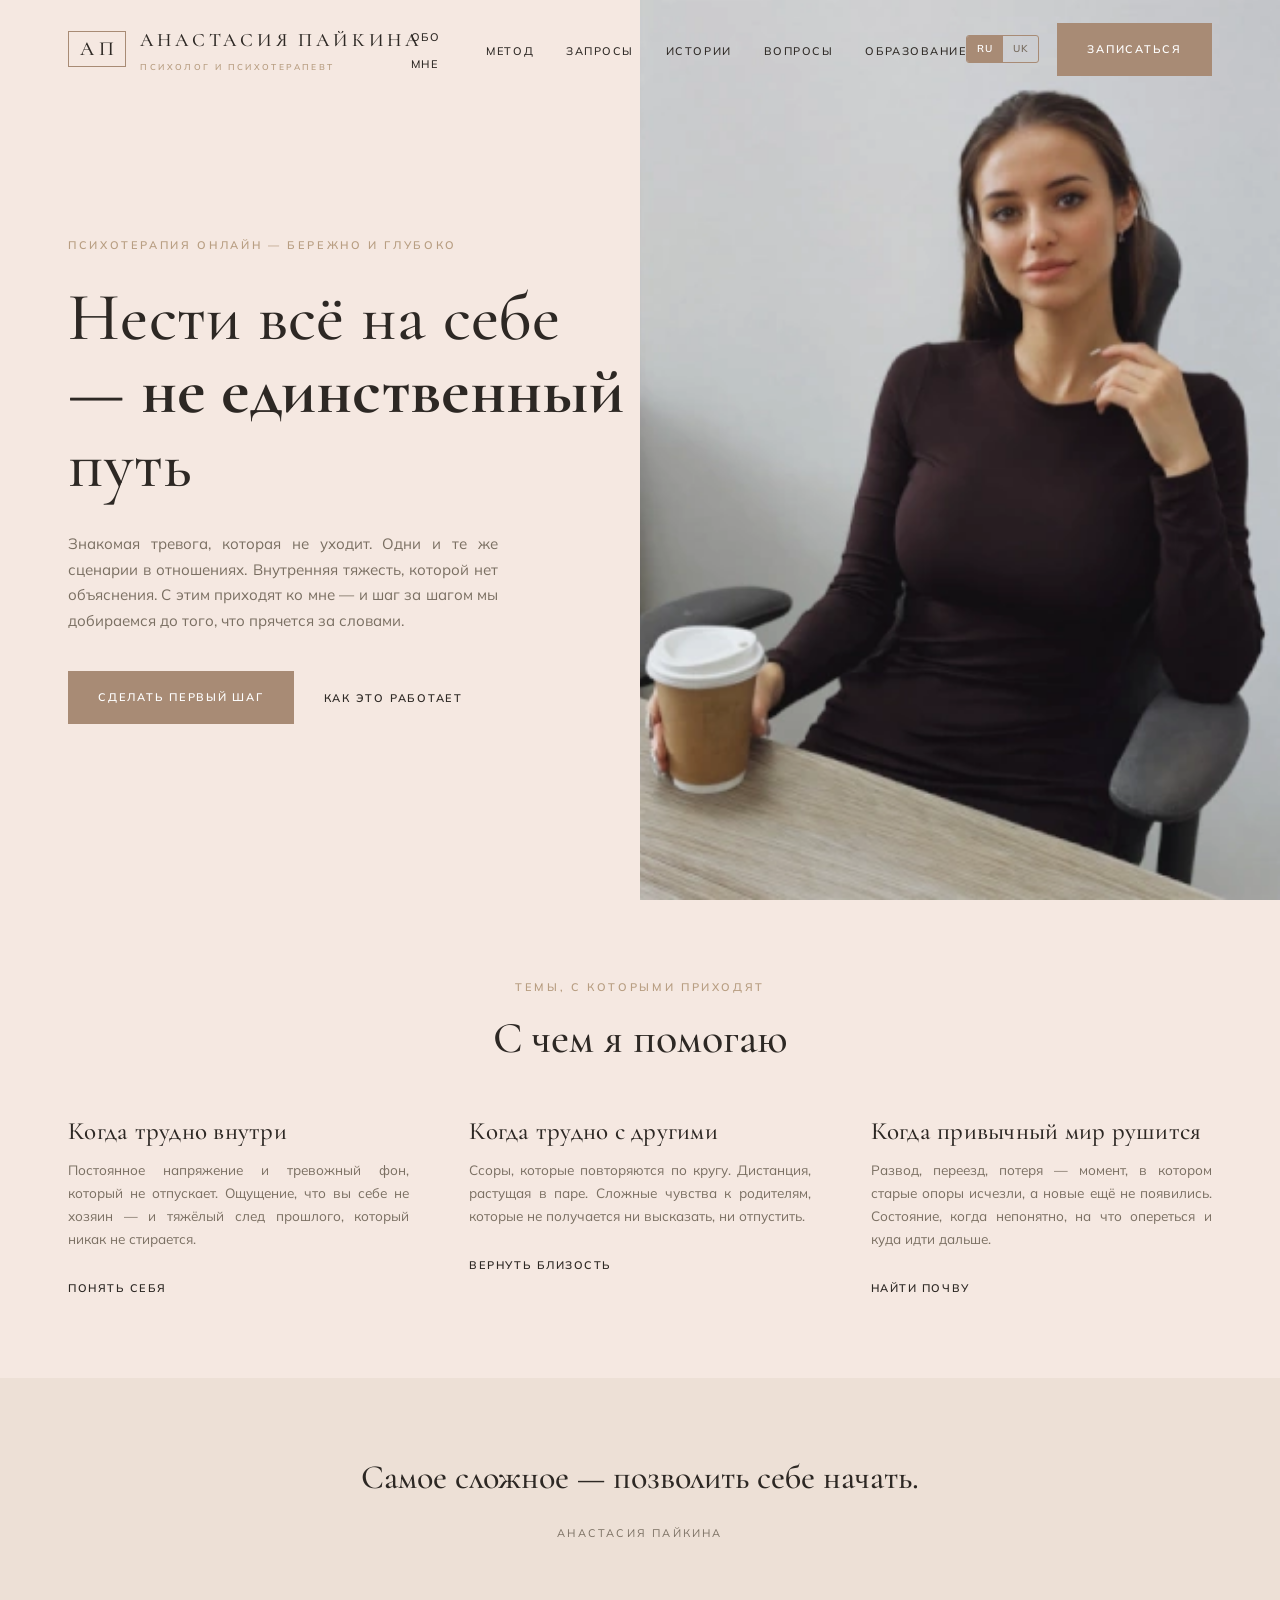
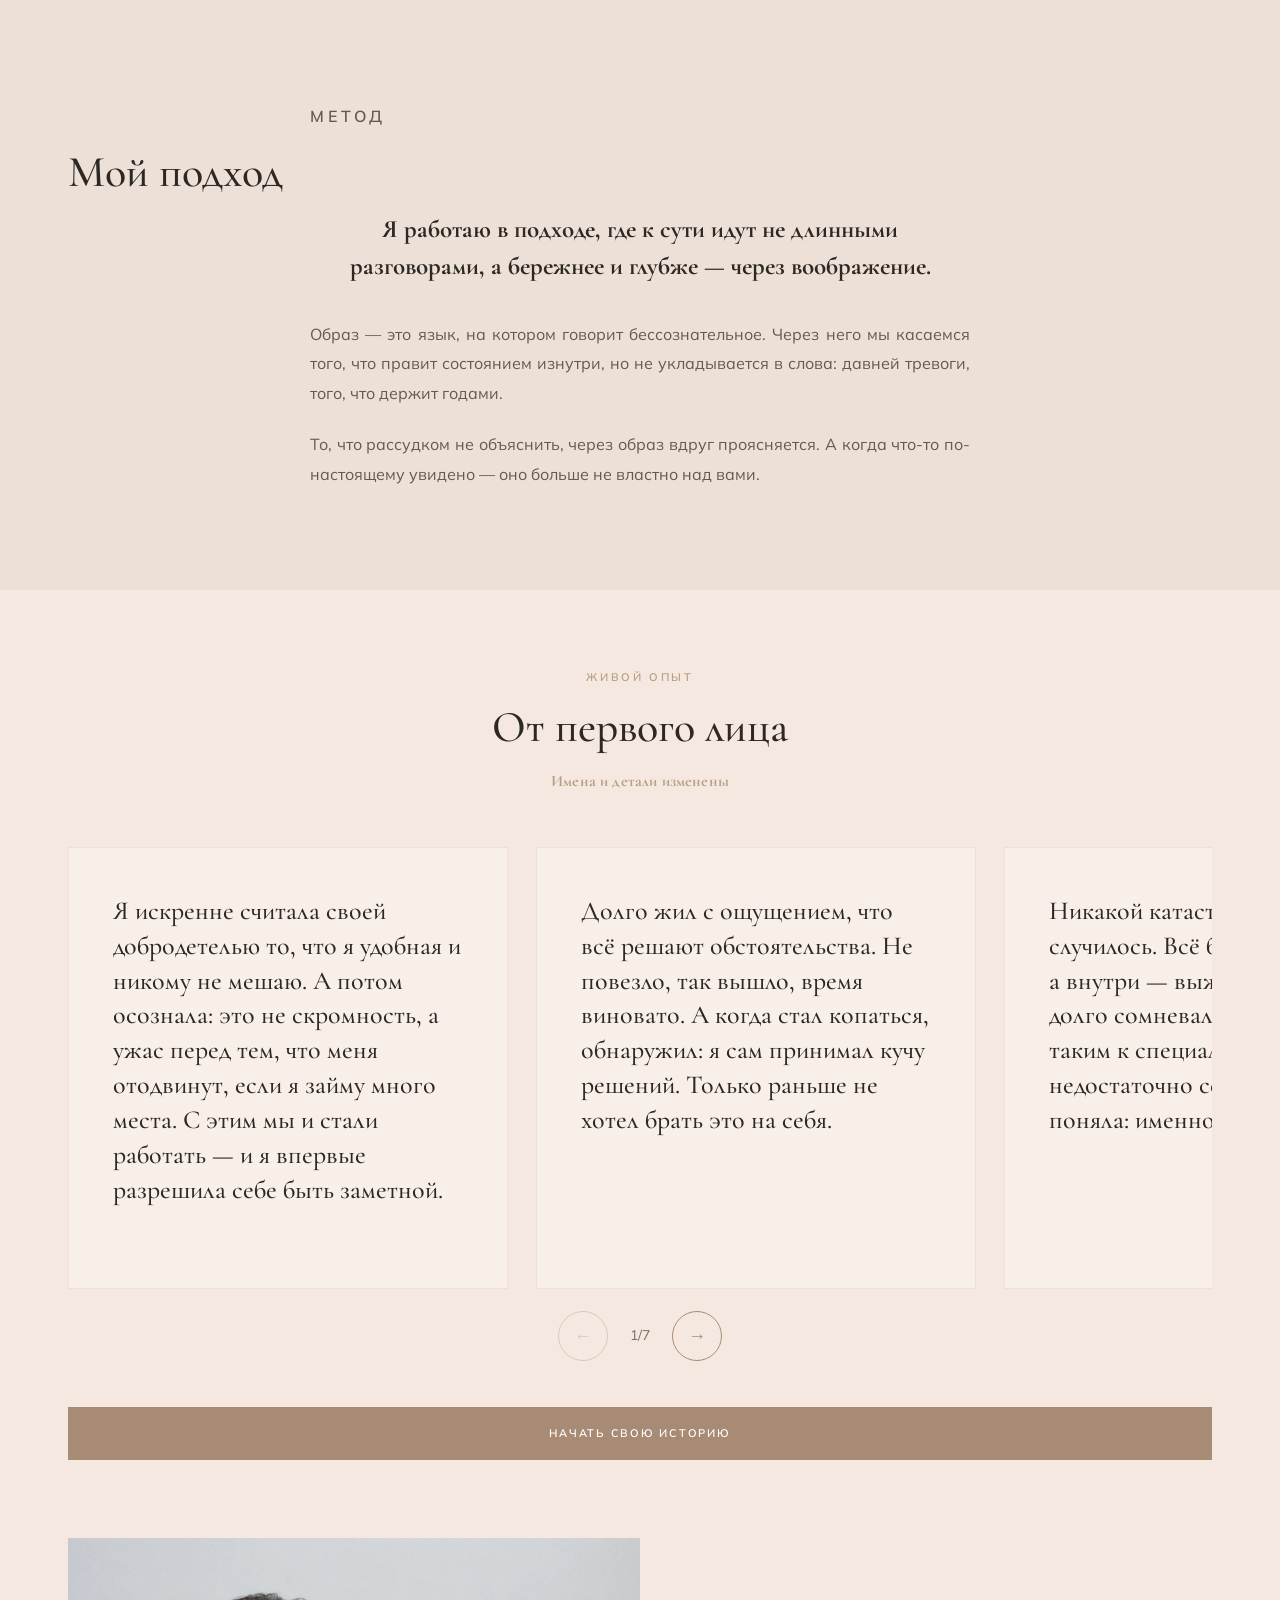
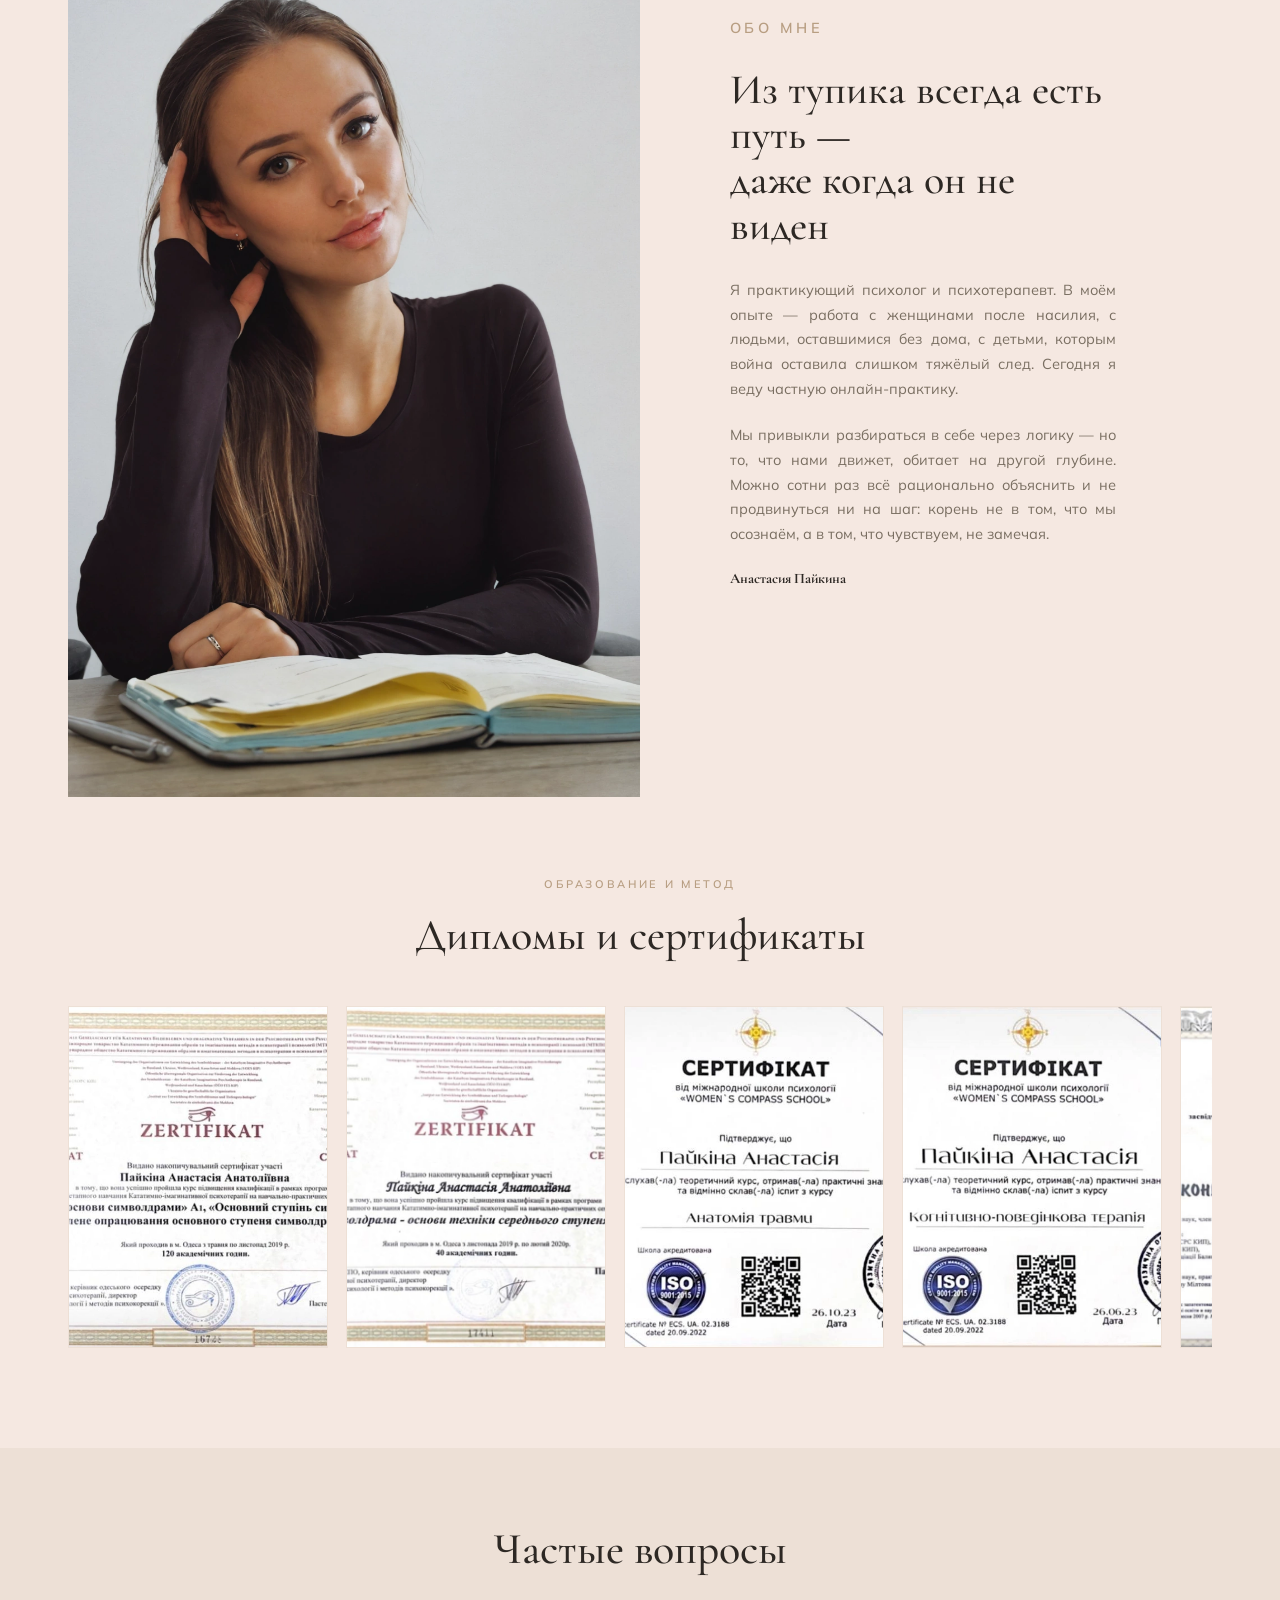
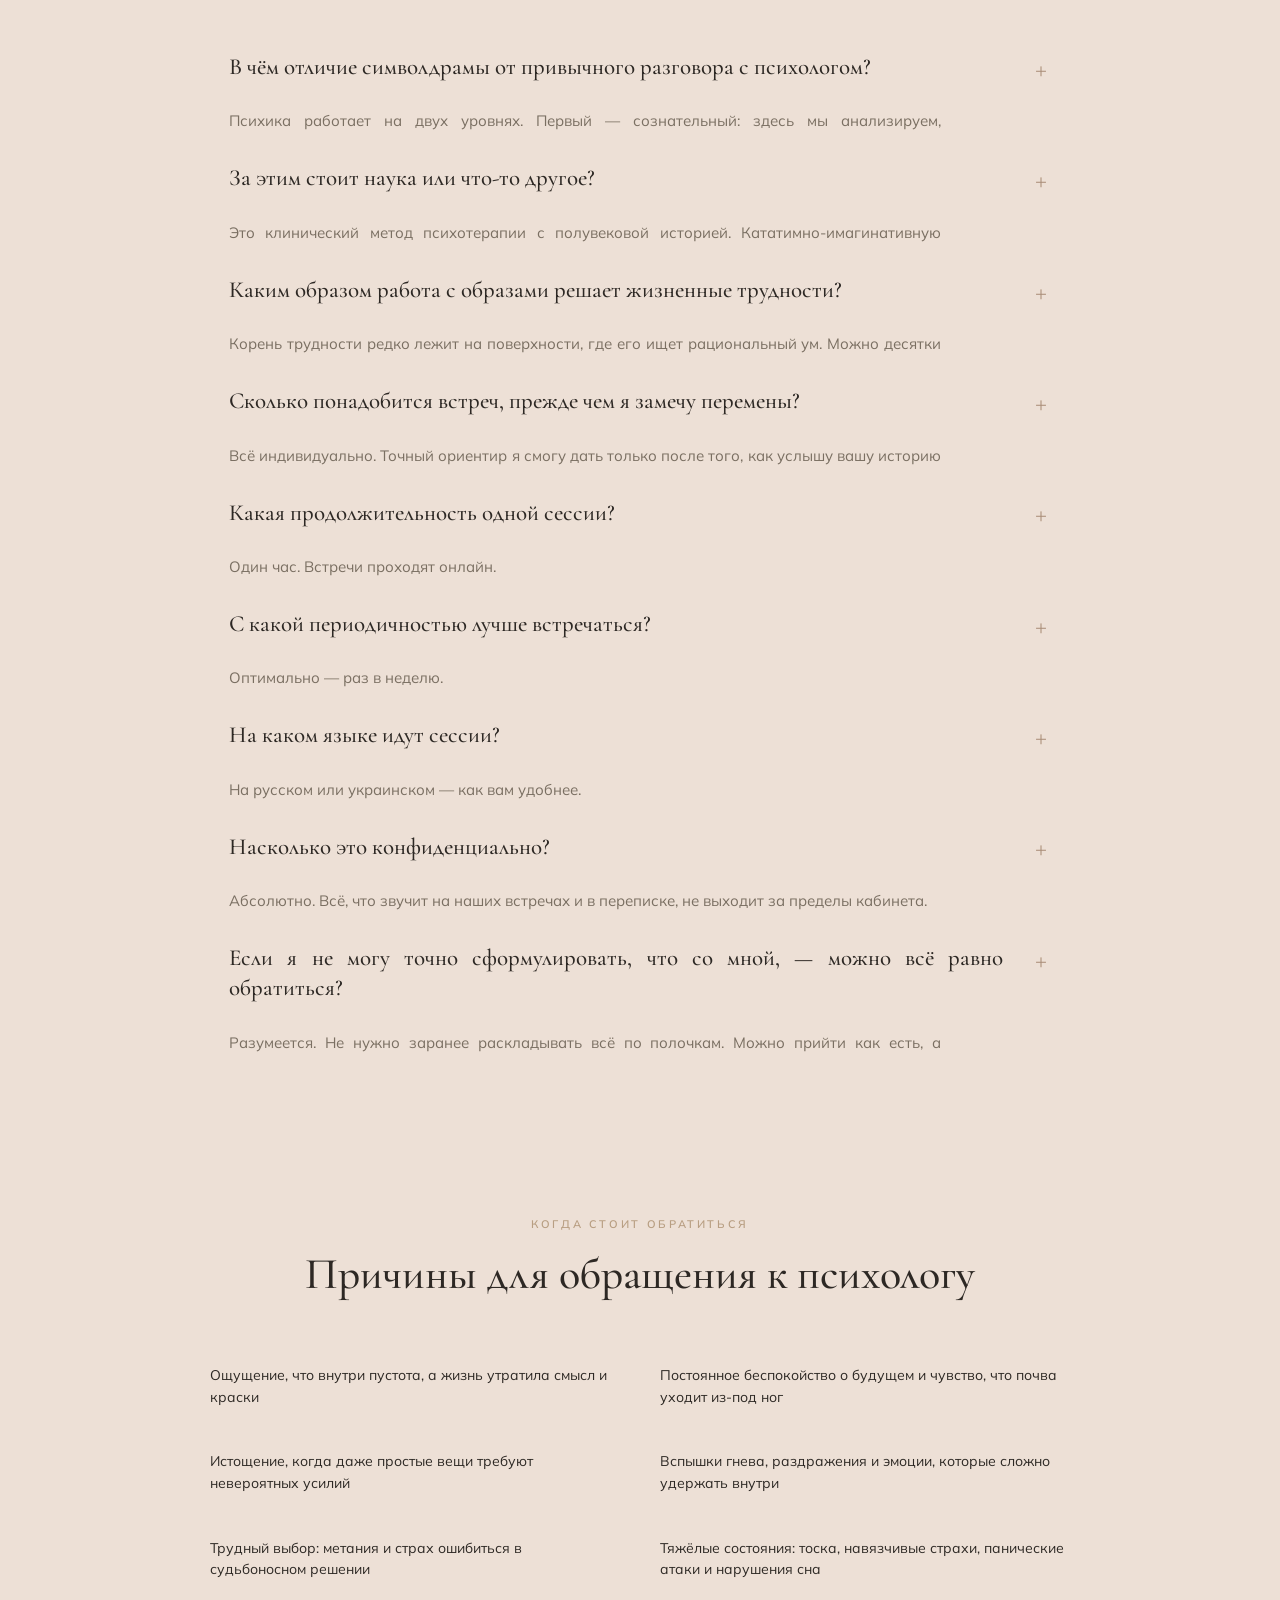
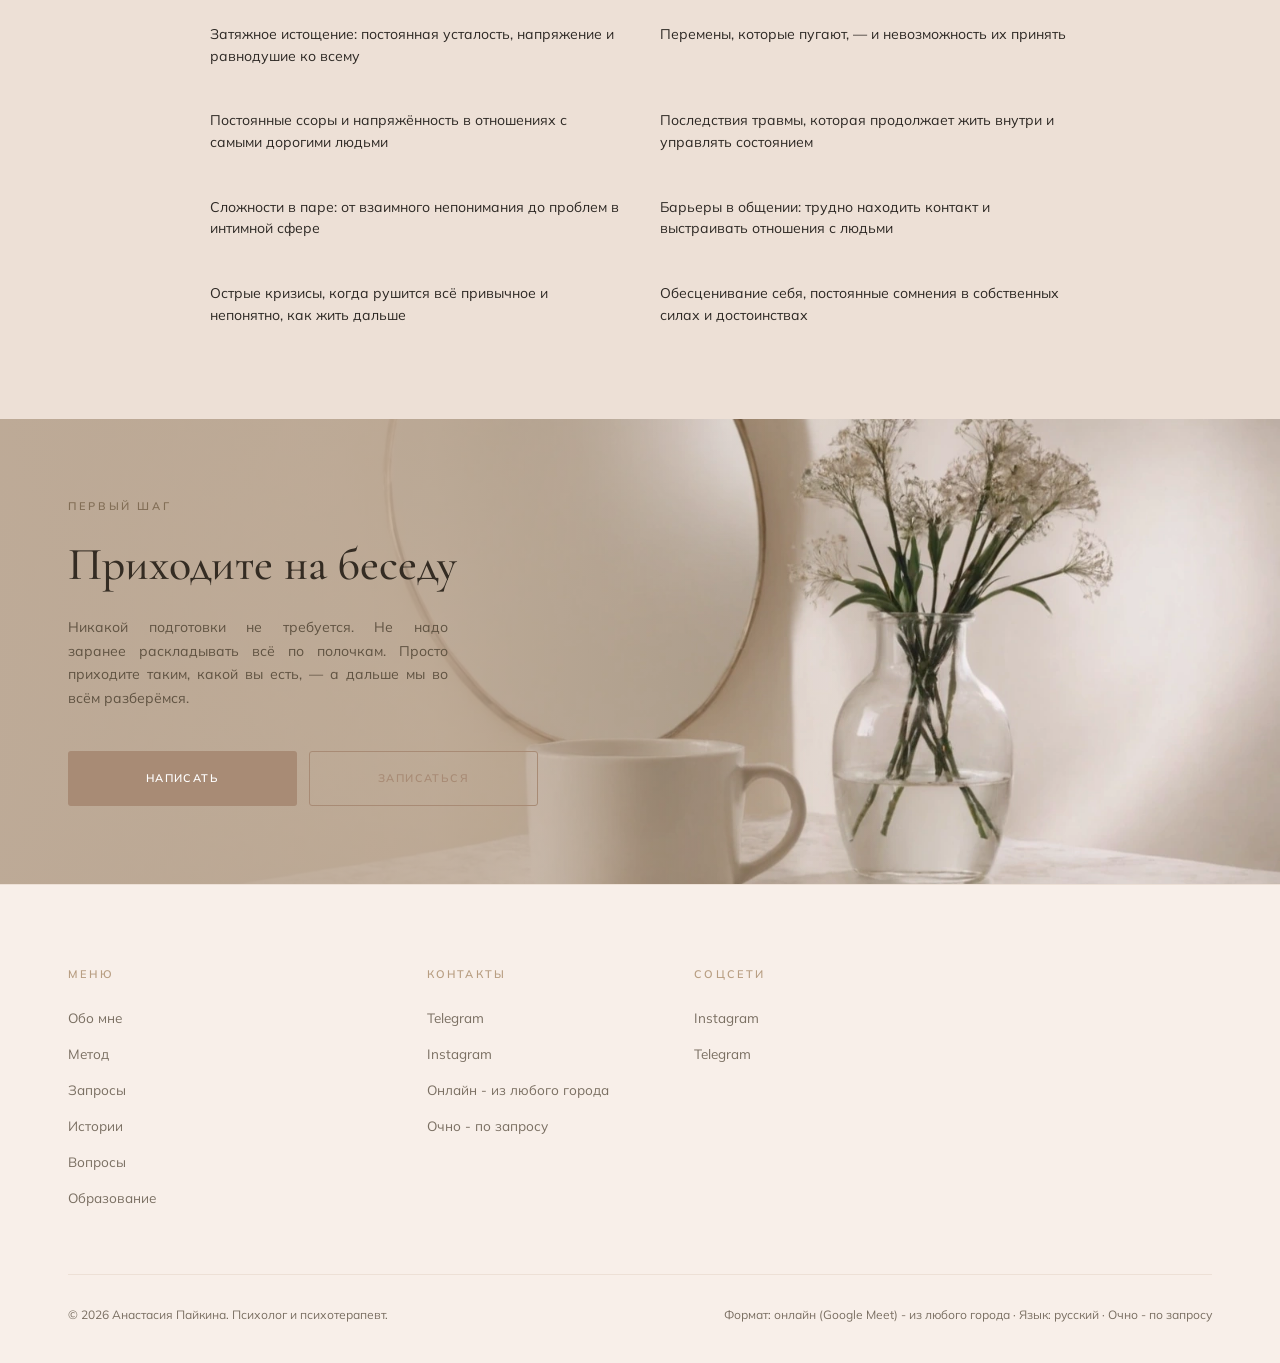
==== index.html @ c99f18bc "fix cta" ====
<!DOCTYPE html>
<html lang="ru" id="htmlRoot" style="visibility:hidden">
<head>
<meta charset="UTF-8" />
<meta name="viewport" content="width=device-width, initial-scale=1.0" />
<meta name="description" id="metaDesc" content="Анастасия Пайкина — психолог и психотерапевт. Онлайн-сессии на русском и украинском: тревожность, отношения, жизненные кризисы. Символдрама — глубинная работа через образы. Бесплатная первая встреча." />
<link rel="canonical" href="https://paykina-your-psy.com/" />
<title id="pageTitle">Анастасия Пайкина | Психолог-психотерапевт · Онлайн</title>
<!-- Open Graph -->
<meta property="og:type" content="website" />
<meta property="og:url" content="https://paykina-your-psy.com/" />
<meta property="og:title" id="ogTitle" content="Анастасия Пайкина | Психолог и психотерапевт онлайн" />
<meta property="og:description" id="ogDesc" content="Онлайн-сессии на русском и украинском: тревожность, отношения, жизненные кризисы. Символдрама — глубинная работа через образы. Бесплатная первая встреча." />
<meta property="og:image" content="https://paykina-your-psy.com/images/og-image.jpg" />
<meta property="og:image:width" content="1200" />
<meta property="og:image:height" content="630" />
<meta property="og:image:alt" id="ogImgAlt" content="Анастасия Пайкина — психолог, психотерапевт" />
<meta property="og:locale" id="ogLocale" content="ru_RU" />
<meta name="twitter:card" content="summary_large_image" />
<meta name="twitter:title" id="twTitle" content="Анастасия Пайкина | Психолог и психотерапевт онлайн" />
<meta name="twitter:description" id="twDesc" content="Онлайн-сессии на русском и украинском: тревожность, отношения, жизненные кризисы. Символдрама — глубинная работа через образы." />
<meta name="twitter:image" content="https://paykina-your-psy.com/images/og-image.jpg" />
<!-- Structured data -->
<script type="application/ld+json" id="ldJson">
{
  "@context": "https://schema.org",
  "@graph": [
    {
      "@type": "Person",
      "@id": "https://paykina-your-psy.com/#anastasia",
      "name": "Анастасия Пайкина",
      "jobTitle": "Психолог, психотерапевт",
      "description": "Психолог и психотерапевт. Онлайн-сессии методом символдрамы — глубинная работа через образы.",
      "url": "https://paykina-your-psy.com/",
      "image": "https://paykina-your-psy.com/images/og-image.jpg",
      "knowsLanguage": ["ru"],
      "sameAs": [
        "https://www.instagram.com/paykina_your_psy",
        "https://telegram.me/Paykina_your_psy"
      ]
    },
    {
      "@type": "ProfessionalService",
      "@id": "https://paykina-your-psy.com/#service",
      "name": "Анастасия Пайкина — психолог и психотерапевт",
      "url": "https://paykina-your-psy.com/",
      "image": "https://paykina-your-psy.com/images/og-image.jpg",
      "description": "Онлайн-консультации психолога и психотерапевта: тревожность, отношения, жизненные кризисы. Метод символдрамы.",
      "serviceType": "Психотерапия, психологическое консультирование (онлайн)",
      "provider": { "@id": "https://paykina-your-psy.com/#anastasia" },
      "availableLanguage": ["ru"],
      "sameAs": [
        "https://www.instagram.com/paykina_your_psy",
        "https://telegram.me/Paykina_your_psy"
      ]
    }
  ]
}
</script>
<link rel="icon" type="image/svg+xml" href="favicon.svg" />
<link rel="icon" type="image/png" sizes="32x32" href="images/favicon-32.png" />
<link rel="apple-touch-icon" href="apple-touch-icon.png" />
<link rel="preconnect" href="https://fonts.googleapis.com" />
<link rel="preconnect" href="https://fonts.gstatic.com" crossorigin />
<link rel="preload" as="image" href="images/hero.webp" imagesrcset="images/hero-800.webp 800w, images/hero-1200.webp 1200w, images/hero.webp 1600w" imagesizes="(max-width: 980px) 100vw, 50vw" fetchpriority="high" />
<link rel="preload" as="style" href="https://fonts.googleapis.com/css2?family=Cormorant+Garamond:ital,wght@0,400;0,500;0,600;1,400;1,500;1,600&family=Mulish:wght@300;400;500;600&display=swap" onload="this.onload=null;this.rel='stylesheet'" />
<noscript><link rel="stylesheet" href="https://fonts.googleapis.com/css2?family=Cormorant+Garamond:ital,wght@0,400;0,500;0,600;1,400;1,500;1,600&family=Mulish:wght@300;400;500;600&display=swap" /></noscript>
<link rel="stylesheet" href="styles/main.css" />
</head>
<body>

<!-- Header -->
<header class="header">
  <div class="header-inner">
    <a href="#" class="logo" aria-label="На главную">
      <span class="logo-monogram" data-i18n="brand.monogram">А П</span>
      <div class="logo-text">
        <span class="logo-name" data-i18n="brand.name">АНАСТАСИЯ ПАЙКИНА</span>
        <span class="logo-sub" data-i18n="brand.sub">Психолог и психотерапевт</span>
      </div>
    </a>
    <nav aria-label="Главное меню">
      <button id="burger" class="burger" aria-label="Меню" aria-expanded="false">
        <span></span><span></span><span></span>
      </button>
      <ul id="navLinks" class="nav-links">
        <li><a href="#about" data-i18n="nav.about">Обо мне</a></li>
        <li><a href="#method" data-i18n="nav.method">Метод</a></li>
        <li><a href="#services" data-i18n="nav.services">Запросы</a></li>
        <li><a href="#voices" data-i18n="nav.voices">Истории</a></li>
        <li><a href="#faq" data-i18n="nav.faq">Вопросы</a></li>
        <li><a href="#education" data-i18n="nav.education">Образование</a></li>
        <li class="lang-switcher">
          <button data-lang="ru" aria-pressed="true" aria-label="Русский" class="active">RU</button>
          <button data-lang="uk" aria-pressed="false" aria-label="Українська">UK</button>
        </li>
      </ul>
    </nav>
    <div class="header-btns">
      <div class="lang-switcher lang-switcher-desktop">
        <button data-lang="ru" aria-pressed="true" aria-label="Русский" class="active">RU</button>
        <button data-lang="uk" aria-pressed="false" aria-label="Українська">UK</button>
      </div>
      <a href="#cta-end" class="btn btn-primary" data-i18n="cta.book">Записаться</a>
    </div>
  </div>
  <div class="header-line"></div>
</header>

<!-- HERO -->
<section class="hero" id="hero">
  <div class="hero-grid">
    <div class="hero-content">
      <p class="eyebrow" data-i18n="hero.eyebrow">Психотерапия онлайн — бережно и глубоко</p>
      <h1 data-i18n="hero.h1">Нести всё на себе — <strong>не единственный</strong> путь</h1>
      <p class="hero-p" data-i18n="hero.p">Знакомая тревога, которая не уходит. Одни и те же сценарии в отношениях. Внутренняя тяжесть, которой нет объяснения. С этим приходят ко мне — и шаг за шагом мы добираемся до того, что прячется за словами.</p>
      <div class="hero-actions">
        <a href="#cta-end" class="btn btn-primary" data-i18n="hero.cta">Сделать первый шаг</a>
        <button id="howItWorksBtn" class="btn btn-ghost" aria-expanded="false" data-i18n="hero.howItWorks.btn">Как это работает</button>
      </div>
      <div id="howItWorksDesc" class="how-it-works-desc" data-i18n="hero.howItWorks.desc">К сути мы добираемся не долгими разговорами, а через образ — язык, на котором говорит подсознание. Первый шаг — бесплатный звонок, потом полноценная сессия, а затем двигаемся в комфортном вам темпе.</div>
    </div>
    <picture class="hero-pic">
      <source srcset="images/hero-800.webp 800w, images/hero-1200.webp 1200w, images/hero.webp 1600w" sizes="(max-width: 980px) 100vw, 50vw" type="image/webp" />
      <source srcset="images/hero-800.png 800w, images/hero-1200.png 1200w, images/hero.png 1600w" sizes="(max-width: 980px) 100vw, 50vw" type="image/png" />
      <img src="images/hero.webp" alt="Анастасия Пайкина, психолог и психотерапевт" data-i18n-alt="hero.imgAlt" width="800" height="1000" fetchpriority="high" />
    </picture>
  </div>
</section>

<!-- SERVICES -->
<section class="services" id="services">
  <div class="container">
    <p class="eyebrow" data-i18n="services.eyebrow">Темы, с которыми приходят</p>
    <h2 data-i18n="services.h2">С чем я помогаю</h2>
    <div class="cards three">
      <div class="card">
        <h3 data-i18n="services.card1.h3">Когда трудно внутри</h3>
        <p data-i18n="services.card1.p">Постоянное напряжение и тревожный фон, который не отпускает. Ощущение, что вы себе не хозяин — и тяжёлый след прошлого, который никак не стирается.</p>
        <a href="#cta-end" class="card-link" data-i18n="services.card1.link">Понять себя</a>
      </div>
      <div class="card">
        <h3 data-i18n="services.card2.h3">Когда трудно с другими</h3>
        <p data-i18n="services.card2.p">Ссоры, которые повторяются по кругу. Дистанция, растущая в паре. Сложные чувства к родителям, которые не получается ни высказать, ни отпустить.</p>
        <a href="#cta-end" class="card-link" data-i18n="services.card2.link">Вернуть близость</a>
      </div>
      <div class="card">
        <h3 data-i18n="services.card3.h3">Когда привычный мир рушится</h3>
        <p data-i18n="services.card3.p">Развод, переезд, потеря — момент, в котором старые опоры исчезли, а новые ещё не появились. Состояние, когда непонятно, на что опереться и куда идти дальше.</p>
        <a href="#cta-end" class="card-link" data-i18n="services.card3.link">Найти почву</a>
      </div>
    </div>
  </div>
</section>

<!-- QUOTE -->
<div class="quote-section">
  <div class="container">
    <blockquote>
      <p data-i18n="quote.text">Самое сложное — позволить себе начать.</p>
      <cite data-i18n="quote.cite">Анастасия Пайкина</cite>
    </blockquote>
  </div>
</div>

<!-- METHOD -->
<section class="method" id="method">
  <div class="container">
    <p class="eyebrow" data-i18n="method.eyebrow">Метод</p>
    <h2 data-i18n="method.h2">Мой подход</h2>
    <div class="method-text">
      <p class="lead" data-i18n="method.lead">Я работаю в подходе, где к сути идут не длинными разговорами, а бережнее и глубже — через воображение.</p>
      <p data-i18n="method.p1">Образ — это язык, на котором говорит бессознательное. Через него мы касаемся того, что правит состоянием изнутри, но не укладывается в слова: давней тревоги, того, что держит годами.</p>
      <p data-i18n="method.p2">То, что рассудком не объяснить, через образ вдруг проясняется. А когда что-то по-настоящему увидено — оно больше не властно над вами.</p>
    </div>
  </div>
</section>

<!-- VOICES -->
<section class="voices" id="voices">
  <div class="container">
    <p class="eyebrow" data-i18n="voices.eyebrow">Живой опыт</p>
    <h2 data-i18n="voices.h2">От первого лица</h2>
    <p class="voices-note" data-i18n="voices.note">Имена и детали изменены</p>
    <div class="voices-slider">
      <div class="voices-wrap">
        <div class="voice-card" data-i18n="voices.v1">Я искренне считала своей добродетелью то, что я удобная и никому не мешаю. А потом осознала: это не скромность, а ужас перед тем, что меня отодвинут, если я займу много места. С этим мы и стали работать — и я впервые разрешила себе быть заметной.</div>
        <div class="voice-card" data-i18n="voices.v2">Долго жил с ощущением, что всё решают обстоятельства. Не повезло, так вышло, время виновато. А когда стал копаться, обнаружил: я сам принимал кучу решений. Только раньше не хотел брать это на себя.</div>
        <div class="voice-card" data-i18n="voices.v3">Никакой катастрофы у меня не случилось. Всё будто бы хорошо, а внутри — выжженное поле. Я долго сомневалась, идти ли с таким к специалисту — казалось, недостаточно серьёзно. А потом поняла: именно с этим и надо.</div>
        <div class="voice-card" data-i18n="voices.v4">Не могу вспомнить, когда в последний раз по-настоящему выдыхала. Всё время в боевой готовности, словно сейчас что-то обрушится. На встречах я заново учусь не быть в постоянной обороне. И понимаю: безопасность — это не контроль, а внутреннее состояние.</div>
        <div class="voice-card" data-i18n="voices.v5">Думал, проблема в одиночестве. А проблема оказалась в том, что мне было невыносимо оставаться наедине с тишиной — потому что в ней проступало всё, от чего я много лет убегал.</div>
        <div class="voice-card" data-i18n="voices.v6">Была уверена: любовь надо заработать. Сначала стать достаточно хорошей — тогда, может, и мне достанется. Только в сорок семь я увидела, что заслуживать её было нужно не перед кем-то, а перед собой.</div>
        <div class="voice-card" data-i18n="voices.v7">Пришёл, если честно, с большим сомнением. Не верил, что беседы что-то меняют. А спустя пару месяцев заметил: на то, что раньше взрывало, реагирую ровнее. Одно это уже оправдало всё.</div>
      </div>
      <div class="voices-controls">
        <button id="voicesPrev" class="voices-arrow" aria-label="Назад" disabled data-i18n-aria="arrows.prev">&larr;</button>
        <span id="voicesCount">1/7</span>
        <button id="voicesNext" class="voices-arrow" aria-label="Вперёд" data-i18n-aria="arrows.next">&rarr;</button>
      </div>
    </div>
    <a href="#cta-end" class="btn btn-primary voices-cta" data-i18n="voices.cta">Начать свою историю</a>
  </div>
</section>

<!-- ABOUT -->
<section class="about" id="about">
  <div class="container">
    <div class="about-grid">
      <picture class="about-pic">
        <source srcset="images/about-me.webp" type="image/webp" />
        <img src="images/about-me.png" alt="Психолог и психотерапевт" data-i18n-alt="about.imgAlt" width="600" height="750" loading="lazy" />
      </picture>
      <div class="about-content">
        <p class="eyebrow" data-i18n="about.eyebrow">Обо мне</p>
        <h2 data-i18n="about.h2">Из тупика всегда есть путь —<br/>даже когда он не виден</h2>
        <p data-i18n="about.p1">Я практикующий психолог и психотерапевт. В моём опыте — работа с женщинами после насилия, с людьми, оставшимися без дома, с детьми, которым война оставила слишком тяжёлый след. Сегодня я веду частную онлайн-практику.</p>
        <p data-i18n="about.p2">Мы привыкли разбираться в себе через логику — но то, что нами движет, обитает на другой глубине. Можно сотни раз всё рационально объяснить и не продвинуться ни на шаг: корень не в том, что мы осознаём, а в том, что чувствуем, не замечая.</p>
        <p class="about-signature" data-i18n="about.signature">Анастасия Пайкина</p>
      </div>
    </div>
  </div>
</section>

<!-- EDUCATION -->
<section class="education" id="education">
  <div class="container">
    <p class="eyebrow" data-i18n="education.eyebrow">Образование и метод</p>
    <h2 data-i18n="education.h2">Дипломы и сертификаты</h2>
    <div class="diplomas-grid">
      <div class="diploma-card" tabindex="0" role="button" aria-label="Диплом 1" data-i18n-aria="education.diploma"><img src="images/diplomas/1.webp" alt="Диплом" data-i18n-alt="education.diploma" width="400" height="560" loading="lazy" /></div>
      <div class="diploma-card" tabindex="0" role="button" aria-label="Диплом 2" data-i18n-aria="education.diploma"><img src="images/diplomas/2.webp" alt="Диплом" data-i18n-alt="education.diploma" width="400" height="560" loading="lazy" /></div>
      <div class="diploma-card" tabindex="0" role="button" aria-label="Диплом 3" data-i18n-aria="education.diploma"><img src="images/diplomas/3.webp" alt="Диплом" data-i18n-alt="education.diploma" width="400" height="560" loading="lazy" /></div>
      <div class="diploma-card" tabindex="0" role="button" aria-label="Диплом 4" data-i18n-aria="education.diploma"><img src="images/diplomas/4.webp" alt="Диплом" data-i18n-alt="education.diploma" width="400" height="560" loading="lazy" /></div>
      <div class="diploma-card" tabindex="0" role="button" aria-label="Диплом 5" data-i18n-aria="education.diploma"><img src="images/diplomas/5.webp" alt="Диплом" data-i18n-alt="education.diploma" width="400" height="560" loading="lazy" /></div>
      <div class="diploma-card" tabindex="0" role="button" aria-label="Диплом 6" data-i18n-aria="education.diploma"><img src="images/diplomas/6.webp" alt="Диплом" data-i18n-alt="education.diploma" width="400" height="560" loading="lazy" /></div>
      <div class="diploma-card" tabindex="0" role="button" aria-label="Диплом 7" data-i18n-aria="education.diploma"><img src="images/diplomas/7.webp" alt="Диплом" data-i18n-alt="education.diploma" width="400" height="560" loading="lazy" /></div>
      <div class="diploma-card" tabindex="0" role="button" aria-label="Диплом 8" data-i18n-aria="education.diploma"><img src="images/diplomas/8.webp" alt="Диплом" data-i18n-alt="education.diploma" width="400" height="560" loading="lazy" /></div>
      <div class="diploma-card" tabindex="0" role="button" aria-label="Диплом 9" data-i18n-aria="education.diploma"><img src="images/diplomas/9.webp" alt="Диплом" data-i18n-alt="education.diploma" width="400" height="560" loading="lazy" /></div>
      <div class="diploma-card" tabindex="0" role="button" aria-label="Диплом 10" data-i18n-aria="education.diploma"><img src="images/diplomas/10.webp" alt="Диплом" data-i18n-alt="education.diploma" width="400" height="560" loading="lazy" /></div>
      <div class="diploma-card" tabindex="0" role="button" aria-label="Диплом 11" data-i18n-aria="education.diploma"><img src="images/diplomas/11.webp" alt="Диплом" data-i18n-alt="education.diploma" width="400" height="560" loading="lazy" /></div>
      <div class="diploma-card" tabindex="0" role="button" aria-label="Диплом 12" data-i18n-aria="education.diploma"><img src="images/diplomas/12.webp" alt="Диплом" data-i18n-alt="education.diploma" width="400" height="560" loading="lazy" /></div>
      <div class="diploma-card" tabindex="0" role="button" aria-label="Диплом 13" data-i18n-aria="education.diploma"><img src="images/diplomas/13.webp" alt="Диплом" data-i18n-alt="education.diploma" width="400" height="560" loading="lazy" /></div>
      <div class="diploma-card" tabindex="0" role="button" aria-label="Диплом 14" data-i18n-aria="education.diploma"><img src="images/diplomas/14.webp" alt="Диплом" data-i18n-alt="education.diploma" width="400" height="560" loading="lazy" /></div>
      <div class="diploma-card" tabindex="0" role="button" aria-label="Диплом 15" data-i18n-aria="education.diploma"><img src="images/diplomas/15.webp" alt="Диплом" data-i18n-alt="education.diploma" width="400" height="560" loading="lazy" /></div>
      <div class="diploma-card" tabindex="0" role="button" aria-label="Диплом 16" data-i18n-aria="education.diploma"><img src="images/diplomas/16.webp" alt="Диплом" data-i18n-alt="education.diploma" width="400" height="560" loading="lazy" /></div>
      <div class="diploma-card" tabindex="0" role="button" aria-label="Диплом 17" data-i18n-aria="education.diploma"><img src="images/diplomas/17.webp" alt="Диплом" data-i18n-alt="education.diploma" width="400" height="560" loading="lazy" /></div>
      <div class="diploma-card" tabindex="0" role="button" aria-label="Диплом 18" data-i18n-aria="education.diploma"><img src="images/diplomas/18.webp" alt="Диплом" data-i18n-alt="education.diploma" width="400" height="560" loading="lazy" /></div>
      <div class="diploma-card" tabindex="0" role="button" aria-label="Диплом 19" data-i18n-aria="education.diploma"><img src="images/diplomas/19.webp" alt="Диплом" data-i18n-alt="education.diploma" width="400" height="560" loading="lazy" /></div>
      <div class="diploma-card" tabindex="0" role="button" aria-label="Диплом 20" data-i18n-aria="education.diploma"><img src="images/diplomas/20.webp" alt="Диплом" data-i18n-alt="education.diploma" width="400" height="560" loading="lazy" /></div>
      <div class="diploma-card" tabindex="0" role="button" aria-label="Диплом 21" data-i18n-aria="education.diploma"><img src="images/diplomas/21.webp" alt="Диплом" data-i18n-alt="education.diploma" width="400" height="560" loading="lazy" /></div>
      <div class="diploma-card" tabindex="0" role="button" aria-label="Диплом 22" data-i18n-aria="education.diploma"><img src="images/diplomas/22.webp" alt="Диплом" data-i18n-alt="education.diploma" width="400" height="560" loading="lazy" /></div>
      <div class="diploma-card" tabindex="0" role="button" aria-label="Диплом 23" data-i18n-aria="education.diploma"><img src="images/diplomas/23.webp" alt="Диплом" data-i18n-alt="education.diploma" width="400" height="560" loading="lazy" /></div>
      <div class="diploma-card" tabindex="0" role="button" aria-label="Диплом 24" data-i18n-aria="education.diploma"><img src="images/diplomas/24.webp" alt="Диплом" data-i18n-alt="education.diploma" width="400" height="560" loading="lazy" /></div>
    </div>
  </div>
</section>

<!-- Diploma modal -->
<div class="diploma-modal" id="diplomaOverlay" role="dialog" aria-modal="true" aria-label="Просмотр диплома">
  <div class="diploma-modal-inner">
    <button class="diploma-modal-close" aria-label="Закрыть" data-i18n-aria="modal.close">&times;</button>
    <button class="diploma-modal-nav diploma-modal-prev" id="diplomaPrev" aria-label="Назад" data-i18n-aria="arrows.prev">&#10094;</button>
    <button class="diploma-modal-nav diploma-modal-next" id="diplomaNext" aria-label="Вперёд" data-i18n-aria="arrows.next">&#10095;</button>
    <img id="diplomaImg" src="" alt="" />
  </div>
</div>

<!-- FAQ -->
<section class="faq" id="faq">
  <div class="container">
    <h2 data-i18n="faq.h2">Частые вопросы</h2>
    <dl class="faq-list">

      <div class="faq-item">
        <dt><button class="faq-q" aria-expanded="false" data-i18n="faq.q1">В чём отличие символдрамы от привычного разговора с психологом?</button></dt>
        <dd class="faq-a" data-i18n="faq.a1">Психика работает на двух уровнях. Первый — сознательный: здесь мы анализируем, проговариваем, выстраиваем причинно-следственные цепочки. Второй — бессознательный, и он оперирует не словами, а образами. Символдрама обращается именно туда: вы проживаете образ, а через него открывается то, до чего логикой не добраться.</dd>
      </div>

      <div class="faq-item">
        <dt><button class="faq-q" aria-expanded="false" data-i18n="faq.q2">За этим стоит наука или что-то другое?</button></dt>
        <dd class="faq-a" data-i18n="faq.a2">Это клинический метод психотерапии с полувековой историей. Кататимно-имагинативную психотерапию создал немецкий психиатр Ханскарл Лёйнер в 1950-х, и с тех пор она применяется в клинической практике. Существуют стандарты обучения, профессиональная сертификация и научные публикации.</dd>
      </div>

      <div class="faq-item">
        <dt><button class="faq-q" aria-expanded="false" data-i18n="faq.q3">Каким образом работа с образами решает жизненные трудности?</button></dt>
        <dd class="faq-a" data-i18n="faq.a3">Корень трудности редко лежит на поверхности, где его ищет рациональный ум. Можно десятки раз всё себе проговорить и остаться в той же точке — потому что состоянием управляет не осознанная мысль, а глубинные слои, куда слова не проникают. Образ даёт к ним короткий доступ.</dd>
      </div>

      <div class="faq-item">
        <dt><button class="faq-q" aria-expanded="false" data-i18n="faq.q4">Сколько понадобится встреч, прежде чем я замечу перемены?</button></dt>
        <dd class="faq-a" data-i18n="faq.a4">Всё индивидуально. Точный ориентир я смогу дать только после того, как услышу вашу историю на ознакомительной беседе.</dd>
      </div>

      <div class="faq-item">
        <dt><button class="faq-q" aria-expanded="false" data-i18n="faq.q6">Какая продолжительность одной сессии?</button></dt>
        <dd class="faq-a" data-i18n="faq.a6">Один час. Встречи проходят онлайн.</dd>
      </div>

      <div class="faq-item">
        <dt><button class="faq-q" aria-expanded="false" data-i18n="faq.q7">С какой периодичностью лучше встречаться?</button></dt>
        <dd class="faq-a" data-i18n="faq.a7">Оптимально — раз в неделю.</dd>
      </div>

      <div class="faq-item">
        <dt><button class="faq-q" aria-expanded="false" data-i18n="faq.q8">На каком языке идут сессии?</button></dt>
        <dd class="faq-a" data-i18n="faq.a8">На русском или украинском — как вам удобнее.</dd>
      </div>

      <div class="faq-item">
        <dt><button class="faq-q" aria-expanded="false" data-i18n="faq.q9">Насколько это конфиденциально?</button></dt>
        <dd class="faq-a" data-i18n="faq.a9">Абсолютно. Всё, что звучит на наших встречах и в переписке, не выходит за пределы кабинета.</dd>
      </div>

      <div class="faq-item">
        <dt><button class="faq-q" aria-expanded="false" data-i18n="faq.q10">Если я не могу точно сформулировать, что со мной, — можно всё равно обратиться?</button></dt>
        <dd class="faq-a" data-i18n="faq.a10">Разумеется. Не нужно заранее раскладывать всё по полочкам. Можно прийти как есть, а разбираться будем уже вместе.</dd>
      </div>

    </dl>
  </div>
</section>

<!-- REASONS -->
<section class="reasons">
  <div class="container">
    <p class="eyebrow" data-i18n="reasons.eyebrow">Когда стоит обратиться</p>
    <h2 data-i18n="reasons.h2">Причины для обращения к психологу</h2>
    <ul class="reasons-grid">
      <li data-i18n="reasons.r1">Ощущение, что внутри пустота, а жизнь утратила смысл и краски</li>
      <li data-i18n="reasons.r2">Постоянное беспокойство о будущем и чувство, что почва уходит из-под ног</li>
      <li data-i18n="reasons.r3">Истощение, когда даже простые вещи требуют невероятных усилий</li>
      <li data-i18n="reasons.r4">Вспышки гнева, раздражения и эмоции, которые сложно удержать внутри</li>
      <li data-i18n="reasons.r5">Трудный выбор: метания и страх ошибиться в судьбоносном решении</li>
      <li data-i18n="reasons.r6">Тяжёлые состояния: тоска, навязчивые страхи, панические атаки и нарушения сна</li>
      <li data-i18n="reasons.r7">Затяжное истощение: постоянная усталость, напряжение и равнодушие ко всему</li>
      <li data-i18n="reasons.r8">Перемены, которые пугают, — и невозможность их принять</li>
      <li data-i18n="reasons.r9">Постоянные ссоры и напряжённость в отношениях с самыми дорогими людьми</li>
      <li data-i18n="reasons.r10">Последствия травмы, которая продолжает жить внутри и управлять состоянием</li>
      <li data-i18n="reasons.r11">Сложности в паре: от взаимного непонимания до проблем в интимной сфере</li>
      <li data-i18n="reasons.r12">Барьеры в общении: трудно находить контакт и выстраивать отношения с людьми</li>
      <li data-i18n="reasons.r13">Острые кризисы, когда рушится всё привычное и непонятно, как жить дальше</li>
      <li data-i18n="reasons.r14">Обесценивание себя, постоянные сомнения в собственных силах и достоинствах</li>
    </ul>
  </div>
</section>

<!-- CTA END -->
<section class="cta-end" id="cta-end">
  <picture class="cta-pic">
    <source srcset="images/cta.webp" type="image/webp" />
    <img src="images/cta.png" alt="" width="400" height="400" loading="lazy" />
  </picture>
  <div class="container">
    <p class="eyebrow" data-i18n="cta.end.eyebrow">Первый шаг</p>
    <h2 data-i18n="cta.end.h2">Приходите на беседу</h2>
    <p class="cta-end-p" data-i18n="cta.end.p">Никакой подготовки не требуется. Не надо заранее раскладывать всё по полочкам. Просто приходите таким, какой вы есть, — а дальше мы во всём разберёмся.</p>
    <div class="cta-end-btns">
      <a href="https://telegram.me/Paykina_your_psy" class="btn btn-primary" target="_blank" rel="noopener noreferrer" data-i18n="cta.write">НАПИСАТЬ</a>
      <a href="https://telegram.me/Paykina_your_psy" class="btn btn-secondary" target="_blank" rel="noopener noreferrer" data-i18n="cta.book">Записаться</a>
    </div>
  </div>
</section>

<!-- FOOTER -->
<footer class="footer">
  <div class="container">
    <div class="footer-grid">
      <div class="footer-col">
        <h4 data-i18n="footer.menu">Меню</h4>
        <ul>
          <li><a href="#about" data-i18n="nav.about">Обо мне</a></li>
          <li><a href="#method" data-i18n="nav.method">Метод</a></li>
          <li><a href="#services" data-i18n="nav.services">Запросы</a></li>
          <li><a href="#voices" data-i18n="nav.voices">Истории</a></li>
          <li><a href="#faq" data-i18n="nav.faq">Вопросы</a></li>
          <li><a href="#education" data-i18n="nav.education">Образование</a></li>
        </ul>
      </div>
      <div class="footer-col">
        <h4 data-i18n="footer.contacts">Контакты</h4>
        <ul>
          <li><a href="https://telegram.me/Paykina_your_psy" target="_blank" rel="noopener noreferrer">Telegram</a></li>
          <li><a href="https://www.instagram.com/paykina_your_psy" target="_blank" rel="noopener noreferrer">Instagram</a></li>
          <li><span data-i18n="footer.online">Онлайн - из любого города</span></li>
          <li><span data-i18n="footer.offline">Очно - по запросу</span></li>
        </ul>
      </div>
      <div class="footer-col">
        <h4 data-i18n="footer.social">Соцсети</h4>
        <ul>
          <li><a href="https://www.instagram.com/paykina_your_psy" target="_blank" rel="noopener noreferrer">Instagram</a></li>
          <li><a href="https://telegram.me/Paykina_your_psy" target="_blank" rel="noopener noreferrer">Telegram</a></li>
        </ul>
      </div>
    </div>
    <div class="footer-bottom">
      <p data-i18n="footer.copy">&copy; 2026 Анастасия Пайкина. Психолог и психотерапевт.</p>
      <p class="footer-format" data-i18n="footer.format">Формат: онлайн (Google Meet) - из любого города · Язык: русский · Очно - по запросу</p>
    </div>
  </div>
</footer>

<script src="scripts/main.js" defer></script>
</body>
</html>
---- styles/main.css ----
@font-face{
  font-family:"Cormorant Fallback";
  src:local("Georgia"),local("Times New Roman"),local("Noto Serif"),local("Droid Serif");
  size-adjust:88.38%;ascent-override:104.55%;descent-override:32.47%;line-gap-override:0%;
}
@font-face{
  font-family:"Mulish Fallback";
  src:local("Arial"),local("Helvetica Neue"),local("Roboto"),local("Noto Sans");
  size-adjust:104.08%;ascent-override:96.56%;descent-override:24.02%;line-gap-override:0%;
}
:root{
  --cream: #F5E8E1;
  --cream-soft: #F8EFE9;
  --section: #EDE0D6;
  --brown: #A88B75;
  --brown-dark: #957864;
  --taupe: #CCBCA8;
  --ink: #2D2824;
  --body: #7A6F62;
  --eyebrow: #B89E82;
  --line: #EDE0D6;
  --serif: "Cormorant Garamond", "Cormorant Fallback", Georgia, serif;
  --sans: "Mulish", "Mulish Fallback", system-ui, sans-serif;
  --sec: 78px;
}
*{box-sizing:border-box;margin:0;padding:0;}
html{scroll-behavior:smooth;visibility:hidden;}
body{
  font-family:var(--sans);
  color:var(--body);
  background:var(--cream);
  line-height:1.7;
  -webkit-font-smoothing:antialiased;
  overflow-x:hidden;
}
body.menu-open{overflow:hidden;}
body.modal-open{overflow:hidden;}
img{display:block;max-width:100%;}
a{color:inherit;text-decoration:none;}
.container{max-width:1240px;margin:0 auto;padding:0 48px;}
h1,h2,h3{font-family:var(--serif);color:var(--ink);font-weight:500;line-height:1.08;}
p{text-wrap:pretty;}

.eyebrow{
  font-size:11px;letter-spacing:.24em;text-transform:uppercase;
  color:var(--eyebrow);font-weight:600;
}

/* ---------- buttons ---------- */
.btn{
  display:inline-flex;align-items:center;gap:10px;
  font-family:var(--sans);font-size:11px;letter-spacing:.16em;text-transform:uppercase;
  font-weight:600;cursor:pointer;border:none;transition:.3s ease;text-decoration:none;
}
.btn-primary{
  background:var(--brown);color:#fff;padding:17px 30px;
}
.btn-primary:hover{background:var(--brown-dark);transform:translateY(-2px);}
.btn-secondary{
  background:transparent;color:var(--brown);padding:15px 28px;border:1.5px solid var(--brown);
}
.btn-secondary:hover{background:var(--brown);color:#fff;transform:translateY(-2px);}
.btn-ghost{
  color:var(--ink);background:none;padding:8px 0;
  font-family:var(--sans);border:none;cursor:pointer;
  display:inline-flex;align-items:center;gap:10px;
  font-size:11px;letter-spacing:.16em;text-transform:uppercase;font-weight:600;transition:.3s;
}
.btn-ghost:hover{color:var(--brown);}

/* play circle */
.play-circle{
  width:42px;height:42px;border-radius:50%;border:1.5px solid var(--brown);
  display:flex;align-items:center;justify-content:center;transition:.3s;
}
.btn-ghost:hover .play-circle{background:var(--brown);}
.btn-ghost:hover .play-circle svg path{fill:#fff;}

/* ---------- lang switcher ---------- */
.lang-switcher{display:flex;align-items:center;gap:0;border:1px solid var(--brown);border-radius:3px;overflow:hidden;flex-shrink:0;}
.lang-switcher button{
  background:none;border:none;cursor:pointer;font-family:var(--sans);
  font-size:10px;letter-spacing:.1em;text-transform:uppercase;font-weight:600;
  color:var(--body);padding:6px 10px;transition:.25s;line-height:1.4;
}
.lang-switcher button.active{background:var(--brown);color:#fff;}
.lang-switcher button:hover:not(.active){color:var(--brown);}
.lang-switcher-desktop{display:flex;}
nav .lang-switcher{display:none;}

/* ---------- header ---------- */
.header{
  position:fixed;top:0;left:0;right:0;z-index:60;
  transition:.4s ease;padding:22px 0;
}
.header-line{position:absolute;bottom:0;left:0;right:0;height:1px;background:var(--line);opacity:0;transition:opacity .4s;}
.header-inner{
  display:flex;align-items:center;justify-content:space-between;
  max-width:1240px;margin:0 auto;padding:0 48px;
}
.logo{display:flex;align-items:center;gap:14px;}
.logo-monogram{
  font-family:var(--serif);font-size:20px;color:var(--ink);letter-spacing:.04em;
  border:1px solid var(--brown);padding:7px 11px;line-height:1;font-weight:500;flex-shrink:0;
}
.logo-text{display:flex;flex-direction:column;}
.logo-name{
  font-family:var(--serif);font-size:19px;letter-spacing:.2em;color:var(--ink);font-weight:500;white-space:nowrap;
}
.logo-sub{font-size:8.5px;letter-spacing:.28em;color:var(--eyebrow);text-transform:uppercase;margin-top:3px;font-weight:600;}
.header-btns{display:flex;align-items:center;gap:18px;}

/* nav */
.nav-links{display:flex;gap:32px;list-style:none;align-items:center;}
.nav-links a{
  font-size:11px;letter-spacing:.14em;text-transform:uppercase;color:var(--ink);
  font-weight:500;transition:.25s;position:relative;
}
.nav-links a::after{content:"";position:absolute;left:0;bottom:-6px;width:0;height:1px;background:var(--brown);transition:.3s;}
.nav-links a:hover{color:var(--brown);}
.nav-links a:hover::after{width:100%;}

/* burger */
.burger{display:none;flex-direction:column;gap:5px;background:none;border:none;cursor:pointer;padding:6px;}
.burger span{width:24px;height:1.5px;background:var(--ink);transition:.3s;}

/* how it works */
.how-it-works-desc{max-height:0;overflow:hidden;transition:max-height .45s ease,padding .45s ease;font-size:14px;color:var(--body);text-align:justify;max-width:430px;}
.how-it-works-desc.open{max-height:200px;padding-top:14px;}

/* ---------- hero ---------- */
.hero{position:relative;min-height:100vh;display:flex;align-items:center;background:var(--cream);overflow:hidden;}
.hero-grid{display:grid;grid-template-columns:1fr 1fr;align-items:center;width:100%;max-width:1240px;margin:0 auto;padding:0 48px;}
.hero-content{padding:120px 0 60px;max-width:560px;position:relative;z-index:2;}
.hero-content .eyebrow{margin-bottom:26px;display:block;}
.hero-content h1{font-size:68px;font-weight:500;letter-spacing:.004em;}
.hero-content h1 strong{font-weight:700;}
.hero-p{margin:30px 0 38px;font-size:15px;max-width:430px;font-weight:400;text-align:justify;}
.hero-actions{display:flex;align-items:center;gap:30px;flex-wrap:wrap;}
.hero-pic{position:absolute;top:0;right:0;width:50vw;max-width:760px;height:100vh;}
.hero-pic img{width:100%;height:100%;object-fit:cover;object-position:72% center;}

/* ---------- services ---------- */
.services{padding:var(--sec) 0;background:var(--cream);text-align:center;}
.services .eyebrow{display:block;margin-bottom:18px;}
.services h2,.method h2,.process h2,.education h2,.reasons h2,.voices h2,.faq h2{font-size:44px;margin-bottom:56px;}
.cards.three{display:grid;grid-template-columns:repeat(3,1fr);gap:60px;text-align:left;}
.card h3{font-family:var(--serif);font-size:25px;color:var(--ink);font-weight:500;letter-spacing:.01em;margin-bottom:14px;}
.card p{font-size:13.5px;margin-bottom:22px;text-align:justify;}
.card-link{
  display:inline-flex;align-items:center;gap:10px;font-size:11px;letter-spacing:.14em;text-transform:uppercase;
  color:var(--ink);font-weight:600;transition:.3s;
}
.card-link:hover{color:var(--brown);}

/* ---------- quote ---------- */
.quote-section{position:relative;padding:var(--sec) 0;display:flex;align-items:center;background:var(--section);}
.quote-section blockquote{text-align:center;position:relative;z-index:2;}
.quote-section blockquote p{font-family:var(--serif);font-size:34px;color:var(--ink);line-height:1.3;margin-bottom:18px;font-weight:500;}
.quote-section cite{font-size:11px;letter-spacing:.2em;text-transform:uppercase;color:var(--body);font-style:normal;}

/* ---------- method ---------- */
.method{background:var(--section);padding:var(--sec) 0;}
.method-text{max-width:780px;margin:0 auto;text-align:center;}
.method h2{margin-bottom:14px;}
.method .eyebrow{display:block;margin-bottom:18px;}
.method p{font-size:16px;line-height:1.85;color:#645B4F;margin:0 auto 22px;max-width:660px;text-align:justify;}
.method .lead{font-family:var(--serif);font-size:25px;line-height:1.5;color:var(--ink);font-weight:700;max-width:600px;margin-bottom:34px;margin-left:auto;margin-right:auto;text-align:center;}

/* ---------- voices slider ---------- */
.voices{padding:var(--sec) 0;background:var(--cream);}
.voices .eyebrow,.voices h2{text-align:center;}
.voices .eyebrow{display:block;margin-bottom:18px;}
.voices h2{margin-bottom:12px;}
.voices-note{font-family:var(--serif);font-weight:700;font-size:16px;color:var(--eyebrow);text-align:center;margin:16px 0 52px;letter-spacing:.01em;}
.voices-slider{position:relative;overflow:hidden;}
.voices-wrap{display:flex;gap:28px;transition:transform .4s ease;}
.voice-card{
  flex:0 0 440px;background:var(--cream-soft);border:1px solid var(--line);
  padding:46px 44px;min-height:296px;font-family:var(--serif);font-size:26px;
  line-height:1.34;color:var(--ink);font-weight:500;user-select:none;
}
.voices-controls{display:flex;gap:12px;justify-content:center;align-items:center;margin-top:22px;}
.voices-controls span{font-size:14px;color:var(--body);min-width:40px;text-align:center;}
.voices-arrow{
  width:50px;height:50px;border:1px solid var(--brown);border-radius:50%;
  background:none;color:var(--brown);cursor:pointer;display:flex;
  align-items:center;justify-content:center;transition:.3s;font-size:18px;
}
.voices-arrow:hover:not(:disabled){background:var(--brown);color:#fff;}
.voices-arrow:disabled{opacity:.35;cursor:default;}
.voices-cta{display:block;text-align:center;margin-top:46px;}

/* ---------- about ---------- */
.about{padding:0;background:var(--cream);}
.about-grid{display:grid;grid-template-columns:1fr 1fr;}
.about-pic img{width:100%;height:100%;object-fit:cover;object-position:50% 22%;min-height:640px;}
.about-pic picture{display:block;width:100%;height:100%;}
.about-content{padding:var(--sec) 96px var(--sec) 90px;max-width:640px;}
.about-content .eyebrow{display:block;margin-bottom:26px;}
.about-content h2{font-size:42px;margin-bottom:30px;}
.about-content p{font-size:14.5px;margin-bottom:22px;max-width:450px;text-align:justify;}
.about-signature{font-family:var(--serif);font-weight:700;font-size:34px;color:var(--ink);margin-top:26px;line-height:1;}

/* ---------- process ---------- */
.process{padding:var(--sec) 0;background:var(--cream);text-align:center;}
.process .eyebrow{display:block;margin-bottom:18px;}
.process h2{margin-bottom:56px;}
.steps.four{display:grid;grid-template-columns:repeat(4,1fr);gap:48px;text-align:left;}
.step-num{font-family:var(--serif);font-size:54px;color:var(--taupe);font-weight:500;line-height:1;margin-bottom:18px;}
.step h3{font-family:var(--serif);font-size:23px;color:var(--ink);font-weight:500;margin-bottom:14px;}
.step p{font-size:13px;text-align:justify;}

/* ---------- education ---------- */
.education{padding:var(--sec) 0;background:var(--cream);text-align:center;}
.education .eyebrow{display:block;margin-bottom:18px;}
.education h2{margin-bottom:42px;}
.diplomas-grid{display:flex;gap:18px;overflow-x:auto;scroll-snap-type:x mandatory;scroll-padding-left:48px;-webkit-overflow-scrolling:touch;padding:4px 0 22px;scrollbar-width:none;cursor:grab;}
.diplomas-grid::-webkit-scrollbar{display:none;}
.diploma-card{flex:0 0 260px;scroll-snap-align:start;background:#fff;border:1px solid var(--line);overflow:hidden;cursor:pointer;transition:transform .3s,box-shadow .3s;user-select:none;}
.diploma-card:hover{transform:translateY(-4px);box-shadow:0 16px 40px rgba(45,40,36,.14);}
.diploma-card img{width:100%;height:340px;object-fit:cover;display:block;}

/* diploma modal */
.diploma-modal{position:fixed;inset:0;background:rgba(41,36,31,.85);backdrop-filter:blur(6px);z-index:110;display:flex;align-items:center;justify-content:center;opacity:0;pointer-events:none;transition:.35s;padding:24px;}
.diploma-modal.open{opacity:1;pointer-events:auto;}
.diploma-modal-inner{position:relative;max-width:min(90vw,800px);max-height:88dvh;}
.diploma-modal-inner img{width:100%;height:auto;max-height:88dvh;object-fit:contain;box-shadow:0 20px 60px rgba(0,0,0,.4);}
.diploma-modal-close{position:absolute;top:-38px;right:0;background:none;border:none;font-size:38px;color:#fff;cursor:pointer;line-height:1;opacity:.85;transition:.3s;z-index:2;}
.diploma-modal-close:hover{opacity:1;}
.diploma-modal-nav{position:absolute;top:50%;transform:translateY(-50%);background:rgba(255,255,255,.15);backdrop-filter:blur(4px);border:none;color:#fff;font-size:28px;cursor:pointer;padding:14px 16px;border-radius:4px;transition:.3s;z-index:2;line-height:1;user-select:none;}
.diploma-modal-nav:hover{background:rgba(255,255,255,.3);}
.diploma-modal-prev{left:12px;}
.diploma-modal-next{right:12px;}

/* ---------- faq ---------- */
.faq{padding:var(--sec) 0;background:var(--section);}
.faq h2{text-align:center;margin-bottom:52px;}
.faq-list{max-width:830px;margin:0 auto;}
.faq-item{border-bottom:1px solid var(--line);}
.faq-item:first-child{border-top:1px solid var(--line);}
.faq-q{
  width:100%;background:none;border:none;cursor:pointer;display:flex;
  align-items:flex-start;justify-content:space-between;gap:28px;
  padding:26px 4px;text-align:justify;font-family:var(--serif);
  font-size:23px;color:var(--ink);font-weight:500;line-height:1.32;transition:color .25s;
  position:relative;
}
.faq-q::after{
  content:"+";flex-shrink:0;width:20px;height:20px;display:flex;
  align-items:center;justify-content:center;font-size:20px;color:var(--brown);
  transition:transform .4s ease;margin-top:8px;font-family:var(--sans);font-weight:300;
}
.faq-item.open .faq-q::after{content:"−";}
.faq-q:hover{color:var(--brown);}
.faq-a{overflow:hidden;max-height:0;transition:max-height .45s ease;}
.faq-item.open .faq-a{max-height:500px;}
.faq-a{
  font-style:normal;padding:0 4px 28px;font-size:15px;max-width:720px;text-align:justify;
  margin:0;display:block;
}

/* ---------- reasons ---------- */
.reasons{padding:var(--sec) 0;background:var(--section);text-align:center;}
.reasons .eyebrow{display:block;margin-bottom:18px;}
.reasons h2{margin-bottom:52px;}
.reasons-grid{display:grid;grid-template-columns:1fr 1fr;gap:14px 40px;max-width:860px;margin:0 auto;text-align:left;list-style:none;}
.reasons-grid li{font-size:14px;line-height:1.55;color:var(--ink);padding:14px 0;border-bottom:1px solid var(--line);}

/* ---------- cta-end ---------- */
.cta-end{position:relative;overflow:hidden;background:var(--section);}
.cta-end .container{position:relative;z-index:2;padding:var(--sec) 48px;}
.cta-end .eyebrow{display:block;margin-bottom:24px;color:#826E56;}
.cta-end h2{font-size:46px;color:#342C23;margin-bottom:26px;}
.cta-end-p{font-size:14px;color:#605342;margin-bottom:40px;max-width:380px;text-align:justify;}
.cta-end-btns{display:grid;grid-template-columns:1fr 1fr;gap:12px;max-width:470px;}
.cta-end-btns .btn{padding:17px 18px;font-size:11px;letter-spacing:.13em;gap:9px;border-radius:3px;justify-content:center;white-space:nowrap;}
.cta-pic{
  position:absolute;inset:0;z-index:1;
}
.cta-pic img{width:100%;height:100%;object-fit:cover;object-position:right center;}
.cta-pic picture{display:block;width:100%;height:100%;}
.cta-pic::after{content:"";position:absolute;inset:0;background:linear-gradient(90deg, rgba(191,172,153,.96) 0%, rgba(195,176,157,.78) 34%, rgba(201,184,165,.22) 56%, rgba(201,184,165,0) 72%);}

/* ---------- footer ---------- */
.footer{background:var(--cream-soft);padding:80px 0 38px;border-top:1px solid var(--line);}
.footer-grid{display:grid;grid-template-columns:1.4fr 1fr 1.1fr 1fr;gap:40px;margin-bottom:64px;}
.footer-col h4{font-family:var(--sans);font-size:11px;letter-spacing:.2em;text-transform:uppercase;color:var(--eyebrow);font-weight:600;margin-bottom:24px;}
.footer-col ul{list-style:none;display:flex;flex-direction:column;gap:13px;}
.footer-col a,.footer-col li,.footer-col span{font-size:13.5px;color:var(--body);transition:.25s;}
.footer-col a:hover{color:var(--brown);}
.footer-bottom{display:flex;justify-content:space-between;align-items:center;gap:20px;border-top:1px solid var(--line);padding-top:30px;font-size:12px;color:var(--body);flex-wrap:wrap;}
.footer-format{text-align:justify;}

/* ---------- responsive ---------- */
@media(max-width:980px){
  .container,.header-inner,.hero-grid{padding-left:28px;padding-right:28px;}
  .lang-switcher-desktop{display:none;}
  nav .lang-switcher{display:flex;}
  .header-btns .btn{display:none;}
  .burger{display:flex;}
  .nav-links{
    position:fixed;inset:0;background:var(--cream);z-index:80;
    flex-direction:column;align-items:center;justify-content:center;gap:8px;
    transform:translateX(100%);transition:.4s ease;
  }
  .nav-links.open{transform:none;}
  .nav-links a{font-family:var(--serif);font-size:30px;}
  .nav-links .lang-switcher{margin-top:20px;}
  :root{--sec:52px;}
  .header{background:var(--cream);box-shadow:0 1px 0 var(--line);padding:13px 0;}
  .hero{min-height:auto;flex-direction:column;padding-top:70px;}
  .hero-grid{grid-template-columns:1fr;}
  .hero-pic{position:relative;width:100%;height:auto;aspect-ratio:4/5;order:-1;max-width:none;}
  .hero-pic img{object-position:72% center;}
  .hero-content{padding:44px 0 64px;max-width:none;}
  .hero-content h1{font-size:50px;}
  .about-grid{grid-template-columns:1fr;}
  .about-pic img{min-height:420px;}
  .about-content{padding:var(--sec) 28px;}
  .services h2,.process h2,.method h2,.education h2,.reasons h2,.voices h2,.faq h2{margin-bottom:40px;}
  .cards.three,.steps.four{grid-template-columns:1fr;gap:40px;}
  .method{padding:var(--sec) 0;}
  .quote-section{padding:var(--sec) 0;}
  .quote-section blockquote p{font-size:27px;}
  .cta-pic::after{background:linear-gradient(90deg, rgba(191,172,153,.97) 0%, rgba(197,178,159,.82) 60%, rgba(201,184,165,.4) 100%);}
  .footer-grid{grid-template-columns:1fr 1fr;}
  .footer-bottom{flex-direction:column;align-items:flex-start;gap:16px;}
}
@media(max-width:760px){
  .education h2{font-size:33px;margin-bottom:32px;}
  .diploma-card{flex-basis:68vw;}
  .diploma-card img{height:auto;aspect-ratio:3/4;}
  .voices h2,.faq h2{font-size:33px;}
  .voice-card{flex-basis:80vw;padding:36px 30px;min-height:250px;font-size:23px;}
  .voices-arrow{display:none;}
  .voices-controls span{min-width:auto;}
  .faq h2{margin-bottom:38px;}
  .faq-q{font-size:20px;padding:22px 2px;gap:20px;}
  .reasons h2{font-size:33px;margin-bottom:36px;}
  .reasons-grid{grid-template-columns:1fr;gap:4px;}
}
@media(max-width:560px){
  .logo-name{font-size:16px;letter-spacing:.16em;}
  .logo-sub{font-size:7.5px;letter-spacing:.24em;}
  .logo-monogram{font-size:17px;padding:6px 9px;}
  .logo{gap:11px;}
  .hero-content h1{font-size:40px;}
  .hero-actions{flex-direction:column;align-items:stretch;gap:14px;}
  .hero-actions .btn{justify-content:center;}
  .footer-grid{grid-template-columns:1fr;}
  .diploma-modal-close{top:8px;right:10px;text-shadow:0 1px 6px rgba(0,0,0,.6);}
}
@media(max-width:480px){
  .cta-end-btns{grid-template-columns:1fr;max-width:340px;gap:12px;}
}
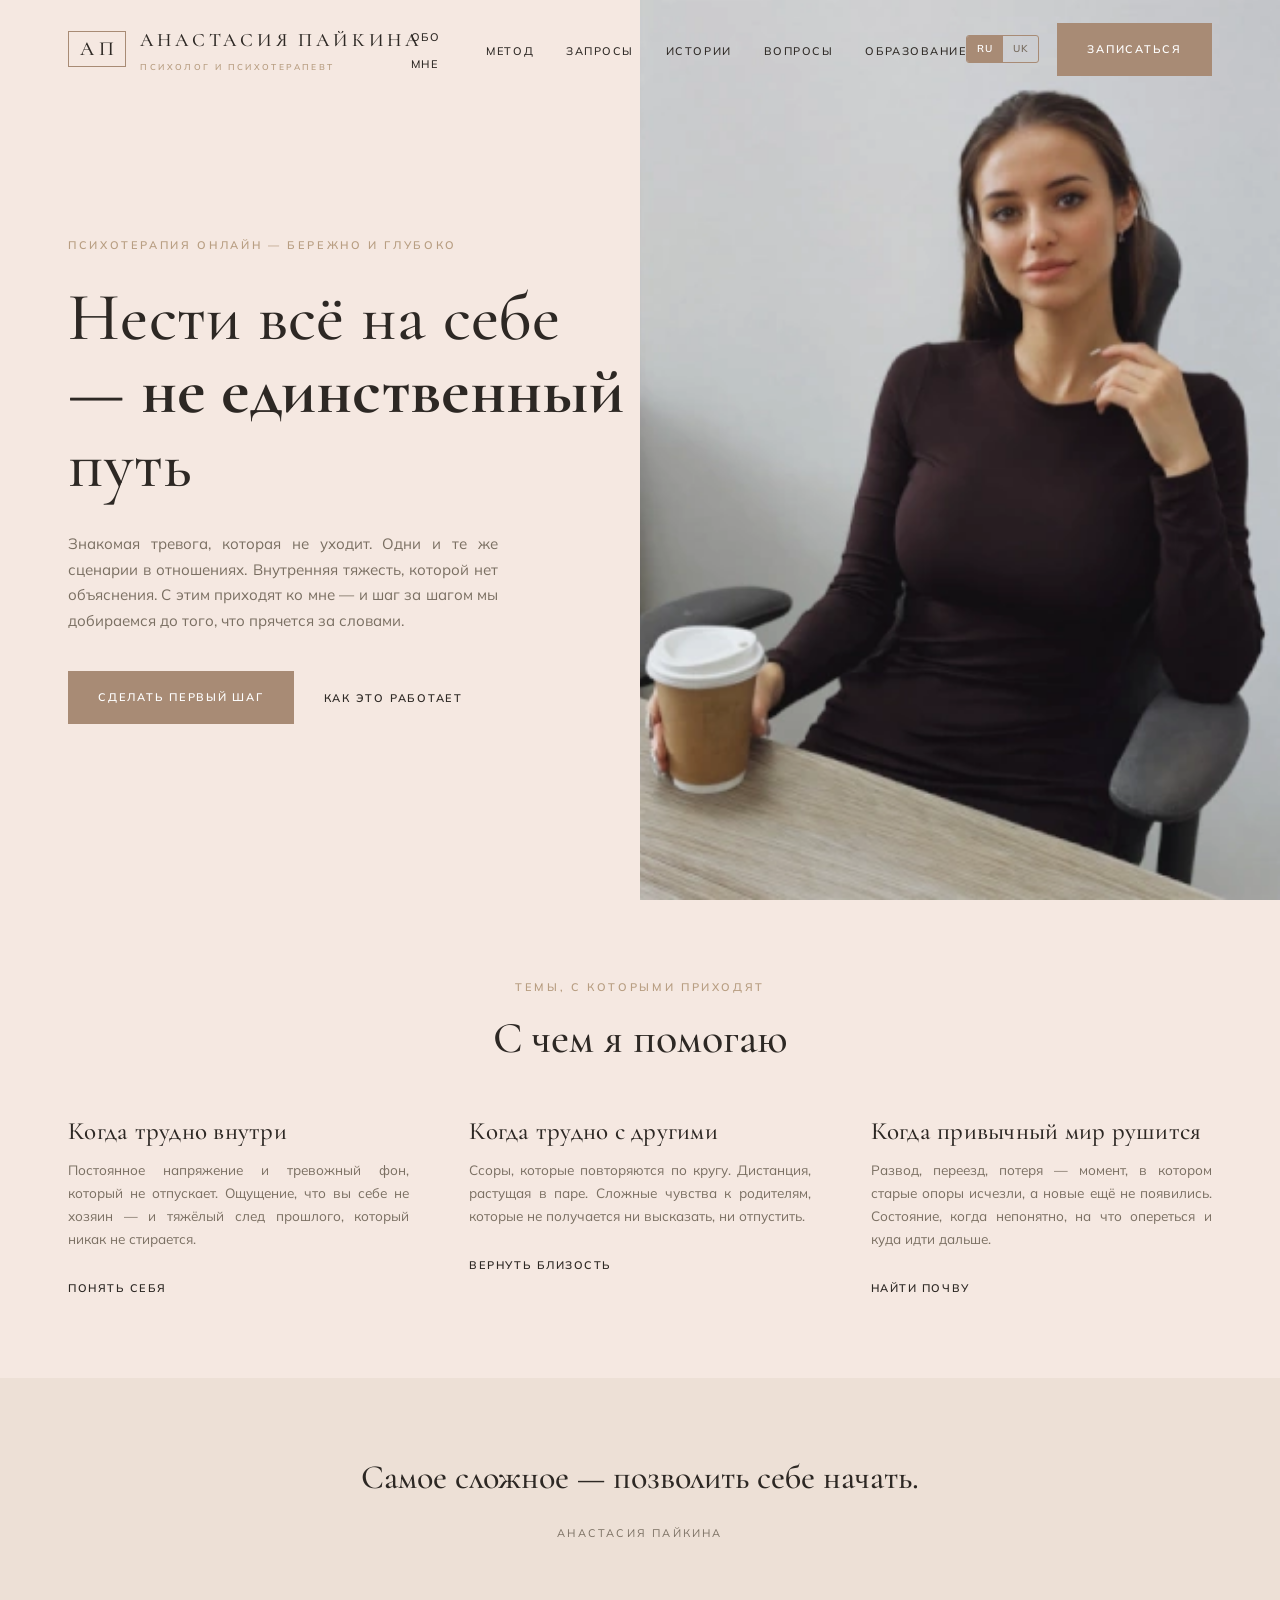
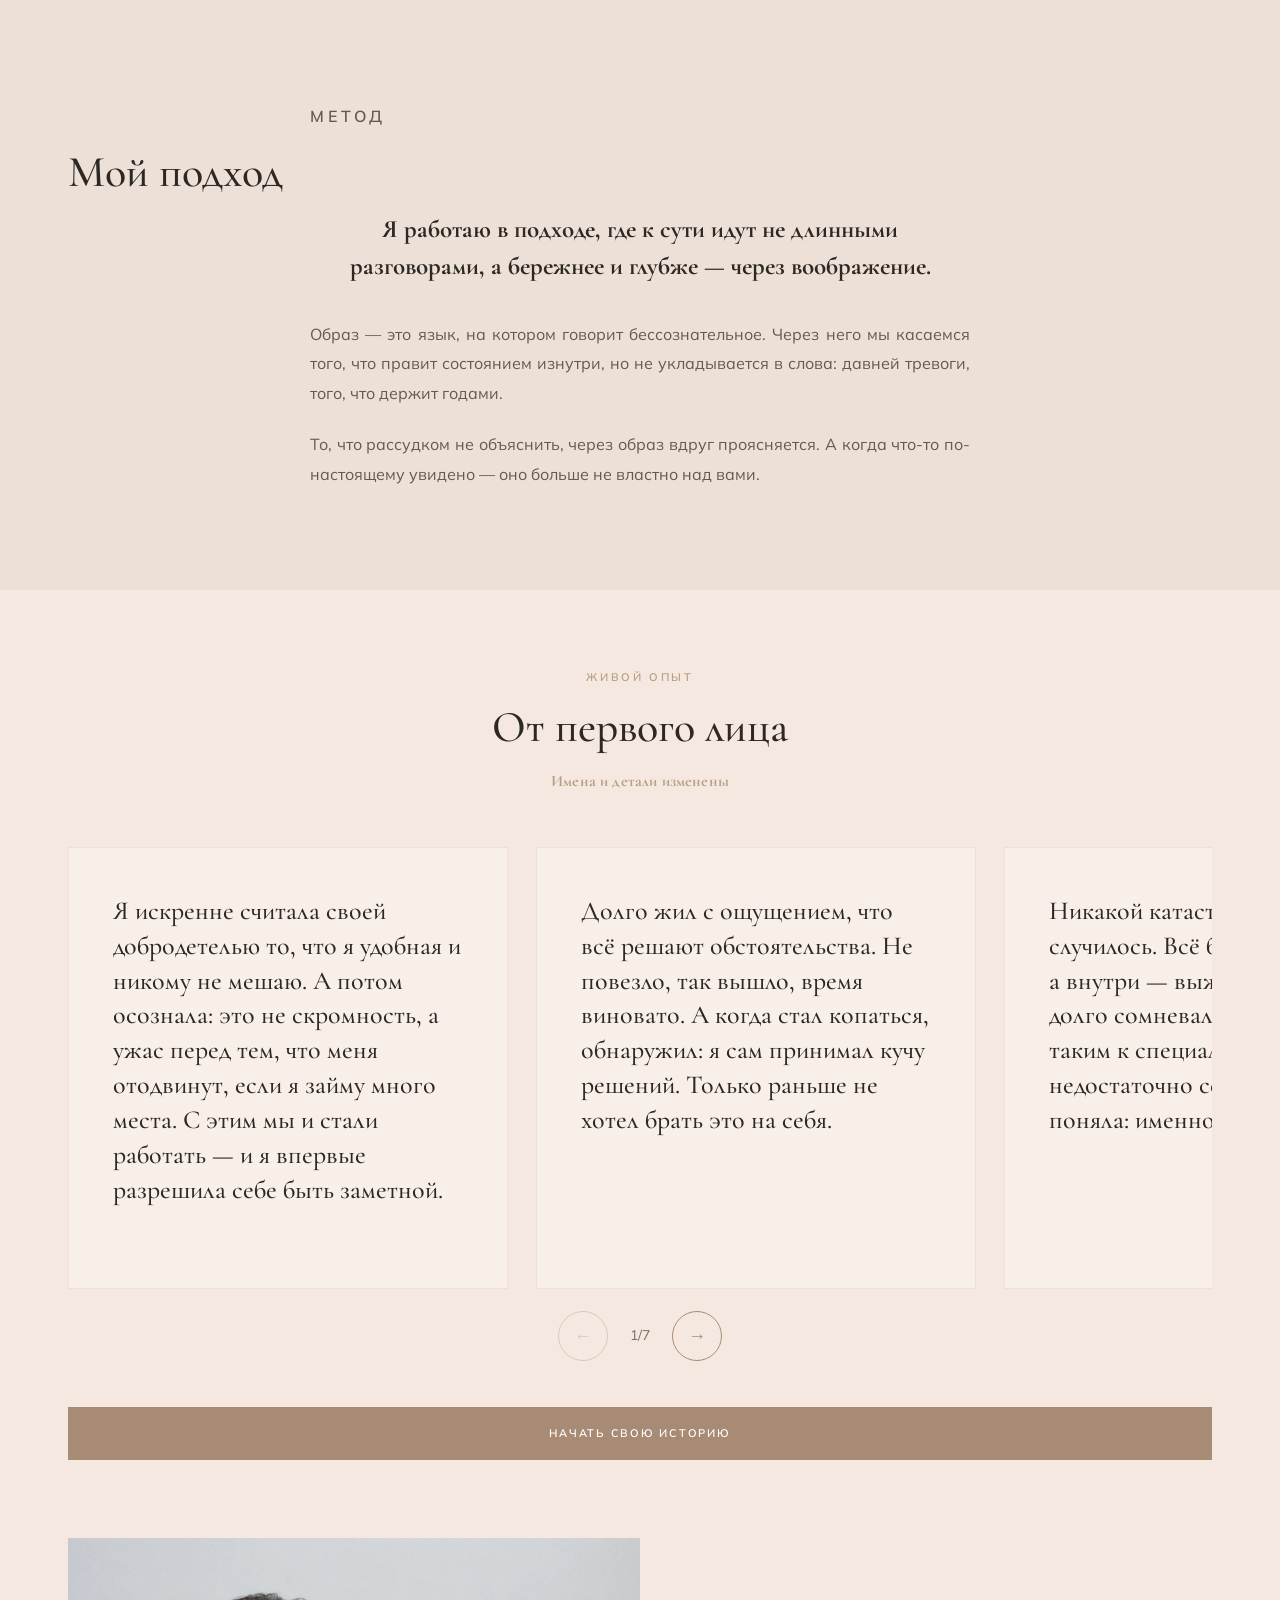
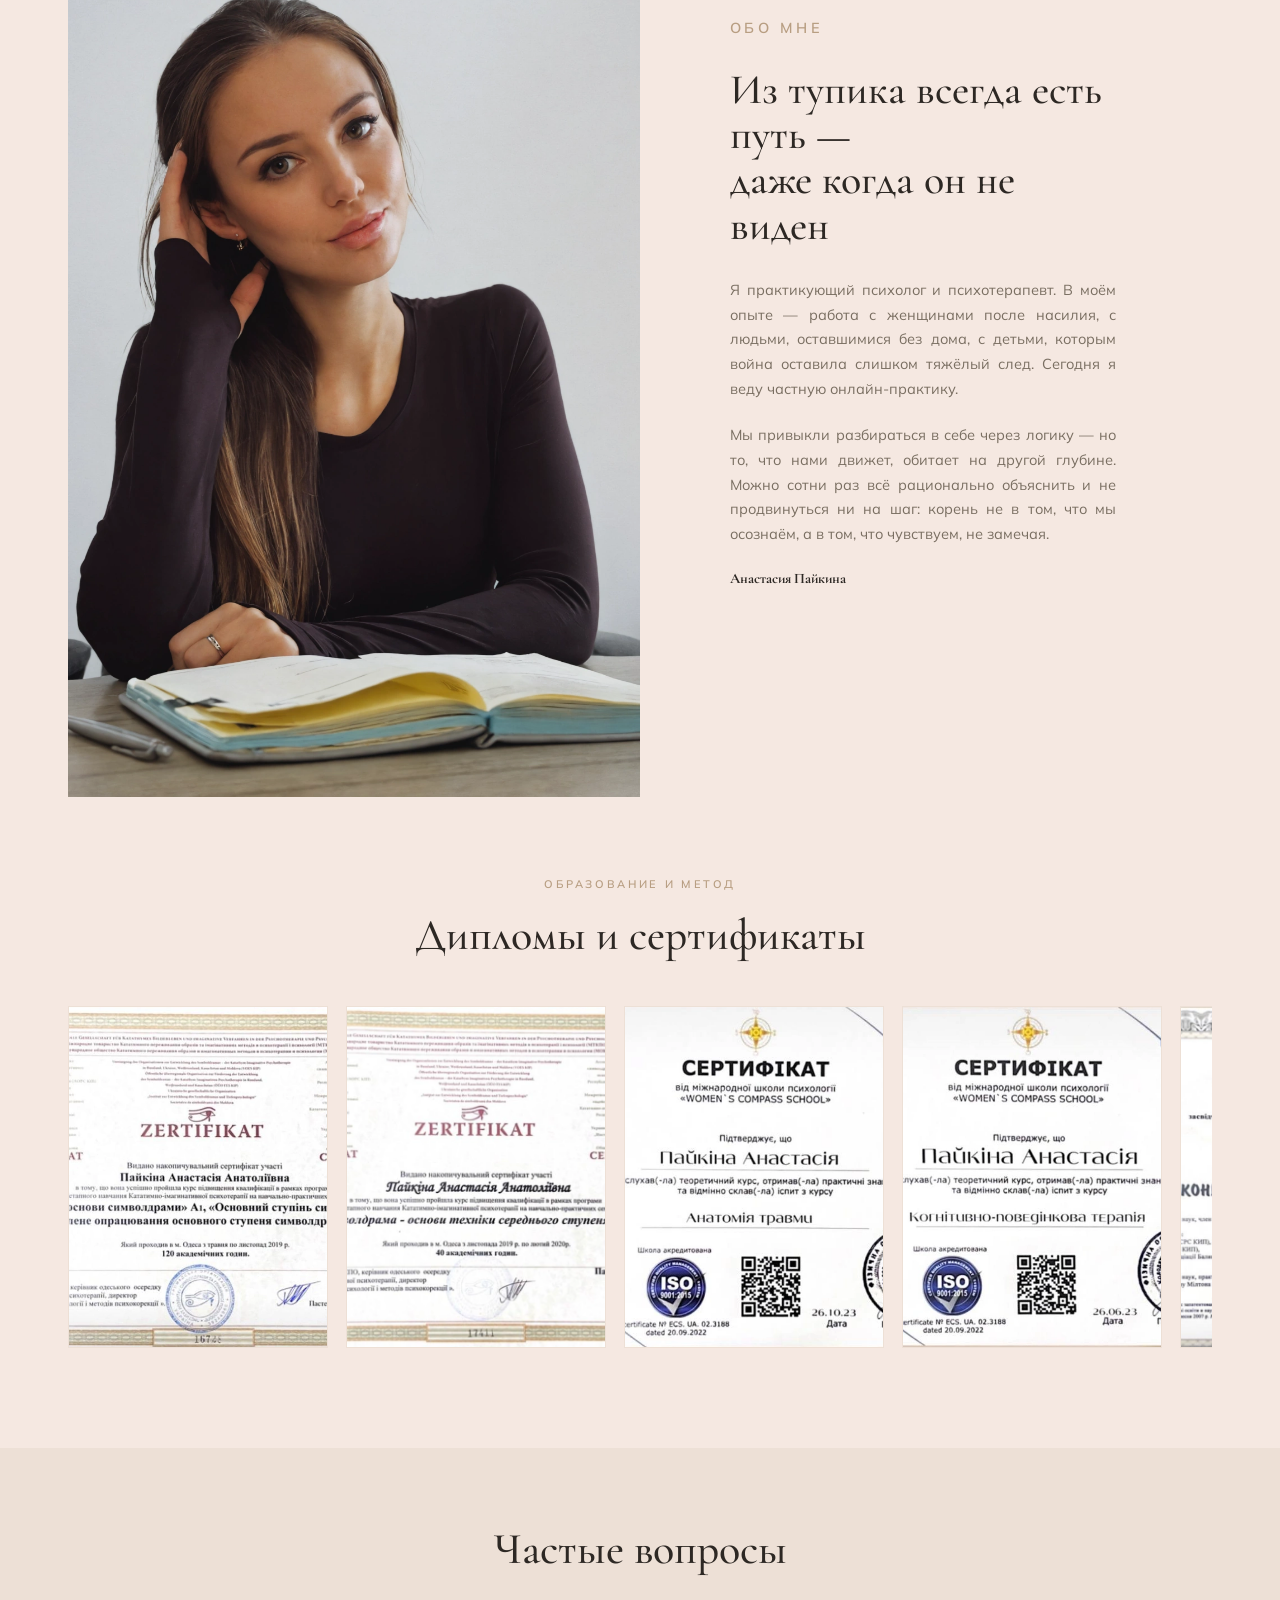
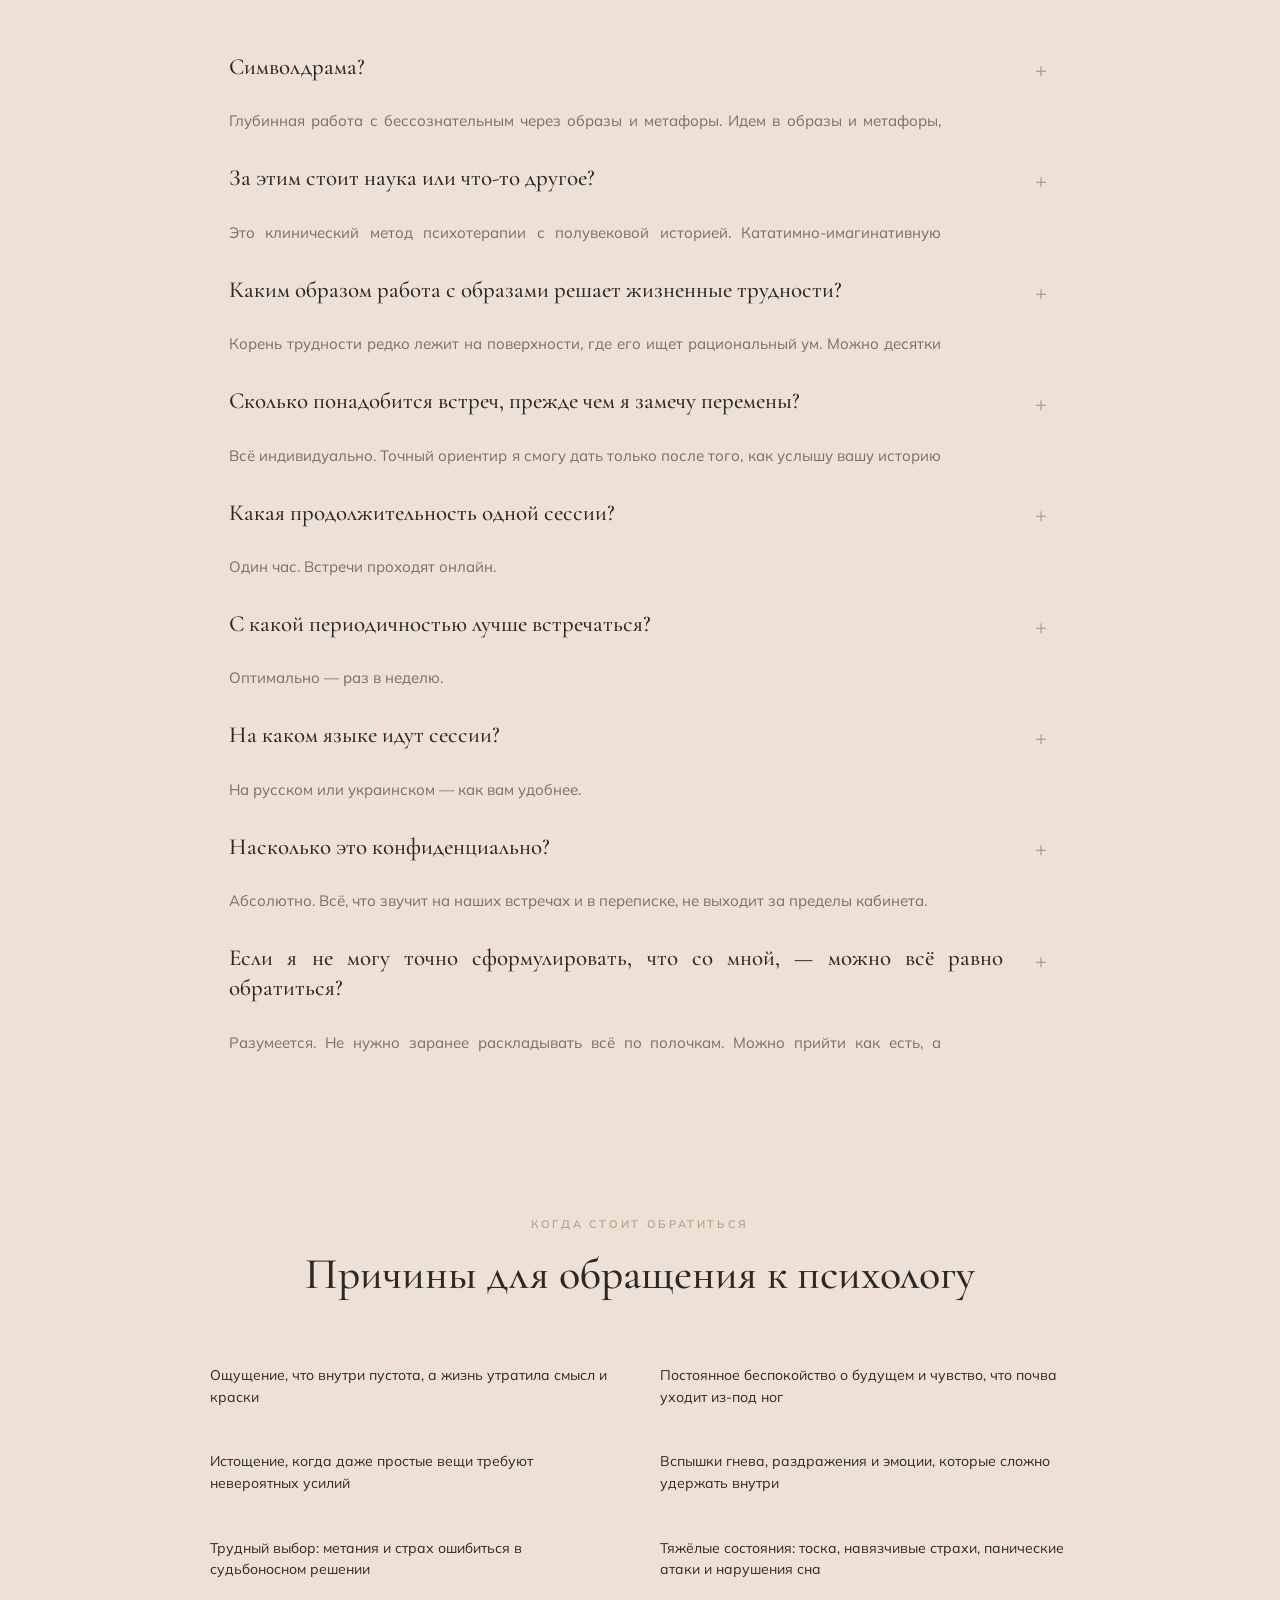
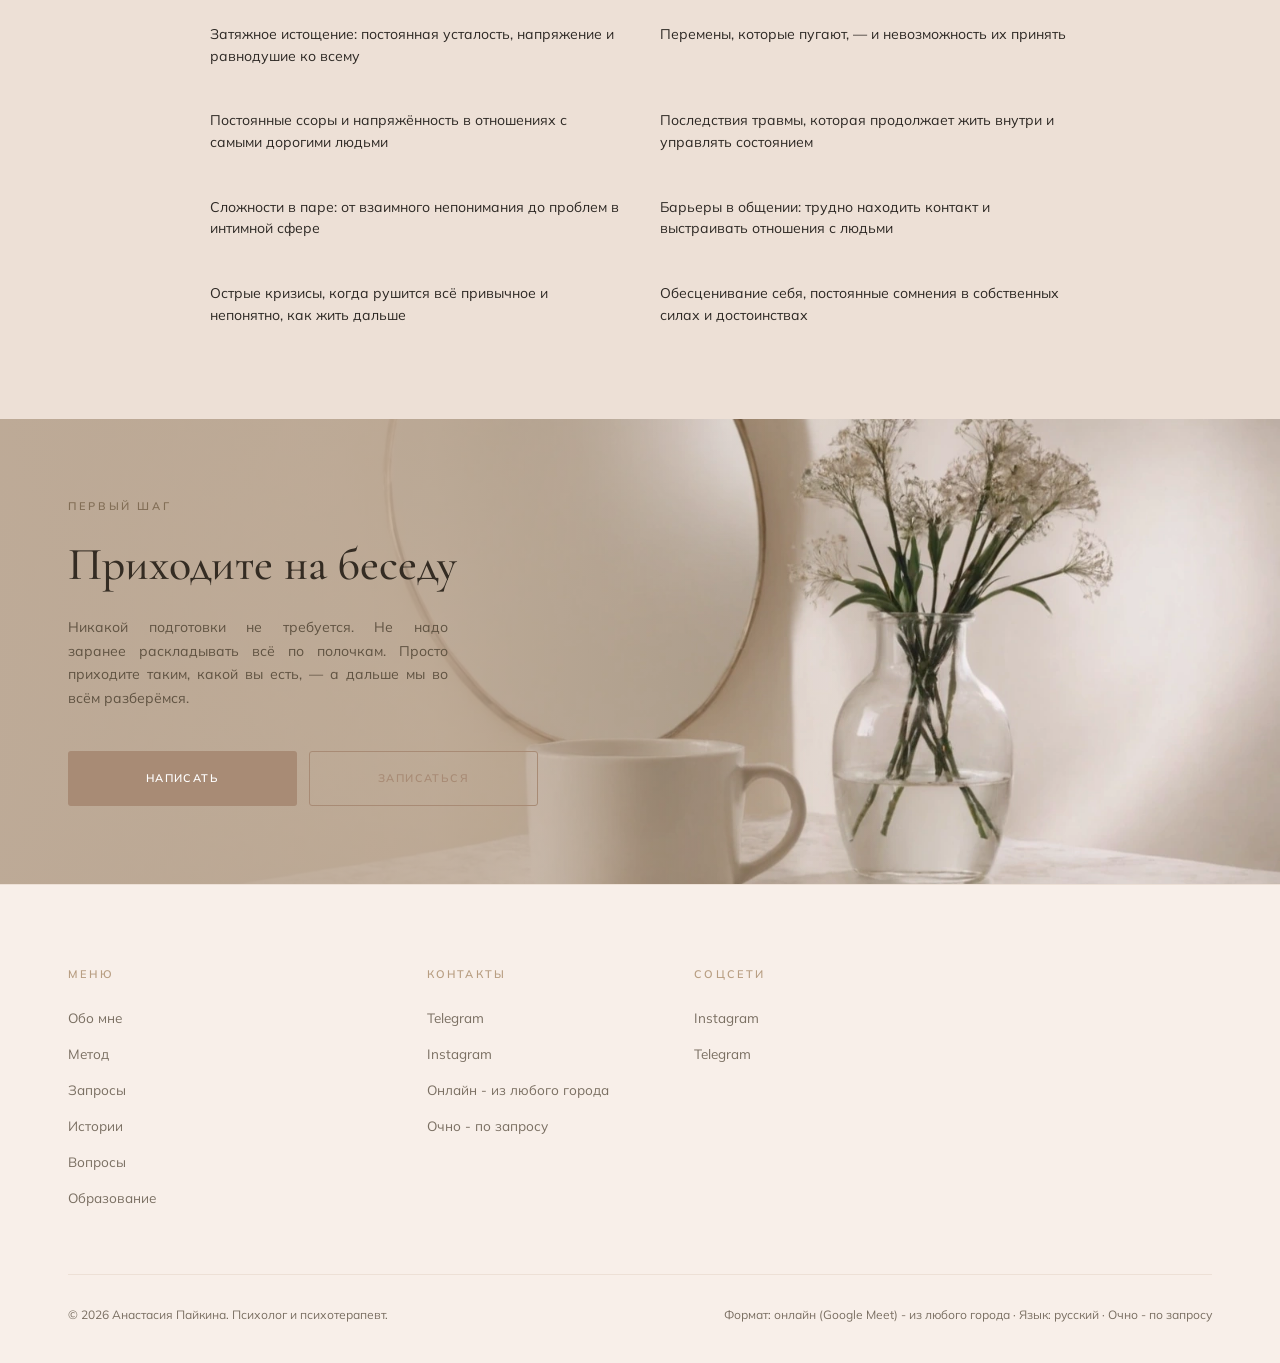
==== commit d56c16ef: "Символграма" ====
--- a/index.html
+++ b/index.html
@@ -272,8 +272,8 @@
     <dl class="faq-list">
 
       <div class="faq-item">
-        <dt><button class="faq-q" aria-expanded="false" data-i18n="faq.q1">В чём отличие символдрамы от привычного разговора с психологом?</button></dt>
-        <dd class="faq-a" data-i18n="faq.a1">Психика работает на двух уровнях. Первый — сознательный: здесь мы анализируем, проговариваем, выстраиваем причинно-следственные цепочки. Второй — бессознательный, и он оперирует не словами, а образами. Символдрама обращается именно туда: вы проживаете образ, а через него открывается то, до чего логикой не добраться.</dd>
+        <dt><button class="faq-q" aria-expanded="false" data-i18n="faq.q1">Символдрама?</button></dt>
+        <dd class="faq-a" data-i18n="faq.a1">Глубинная работа с бессознательным через образы и метафоры. Идем в образы и метафоры, которые помогают заглянуть в бессознательное и найти там ключи к своим эмоциям или решениям. Раскрывает скрытые чувства, показывает внутренние конфликты и помогает бережно их прожить.</dd>
       </div>
 
       <div class="faq-item">
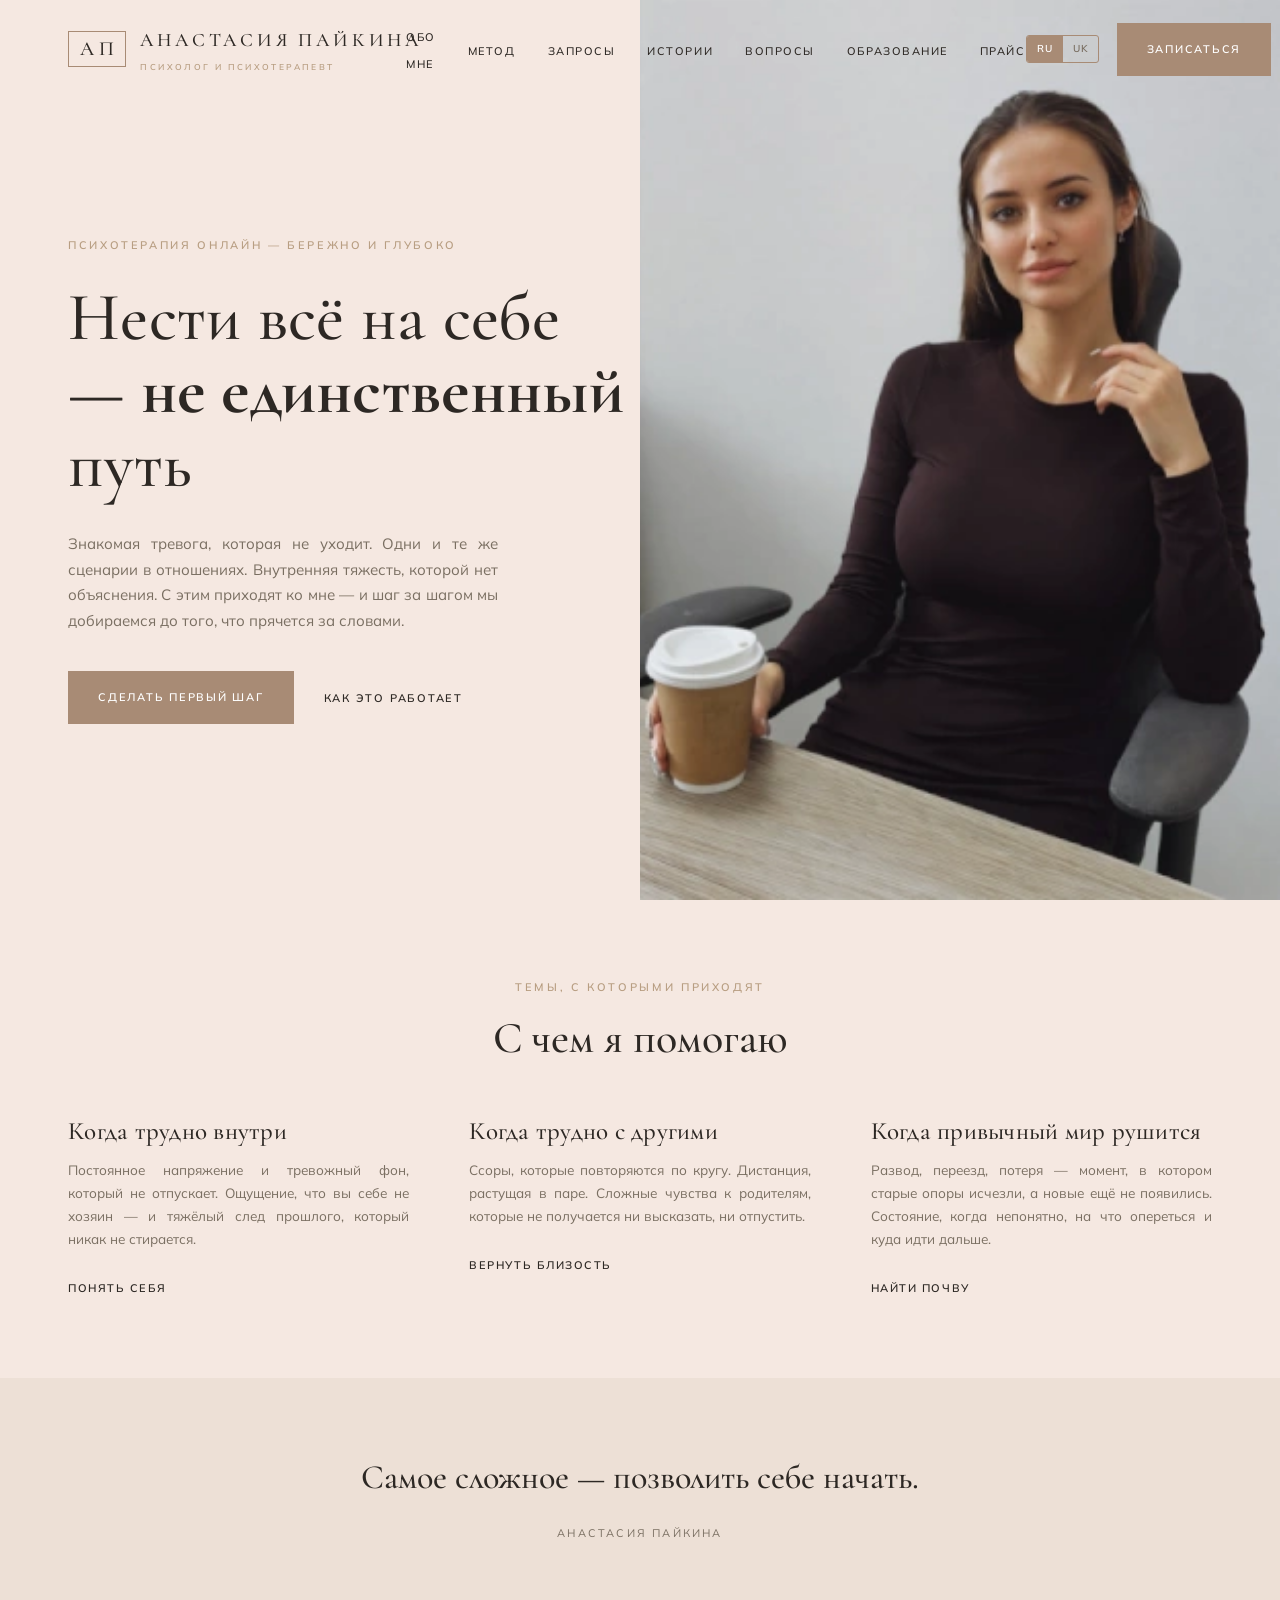
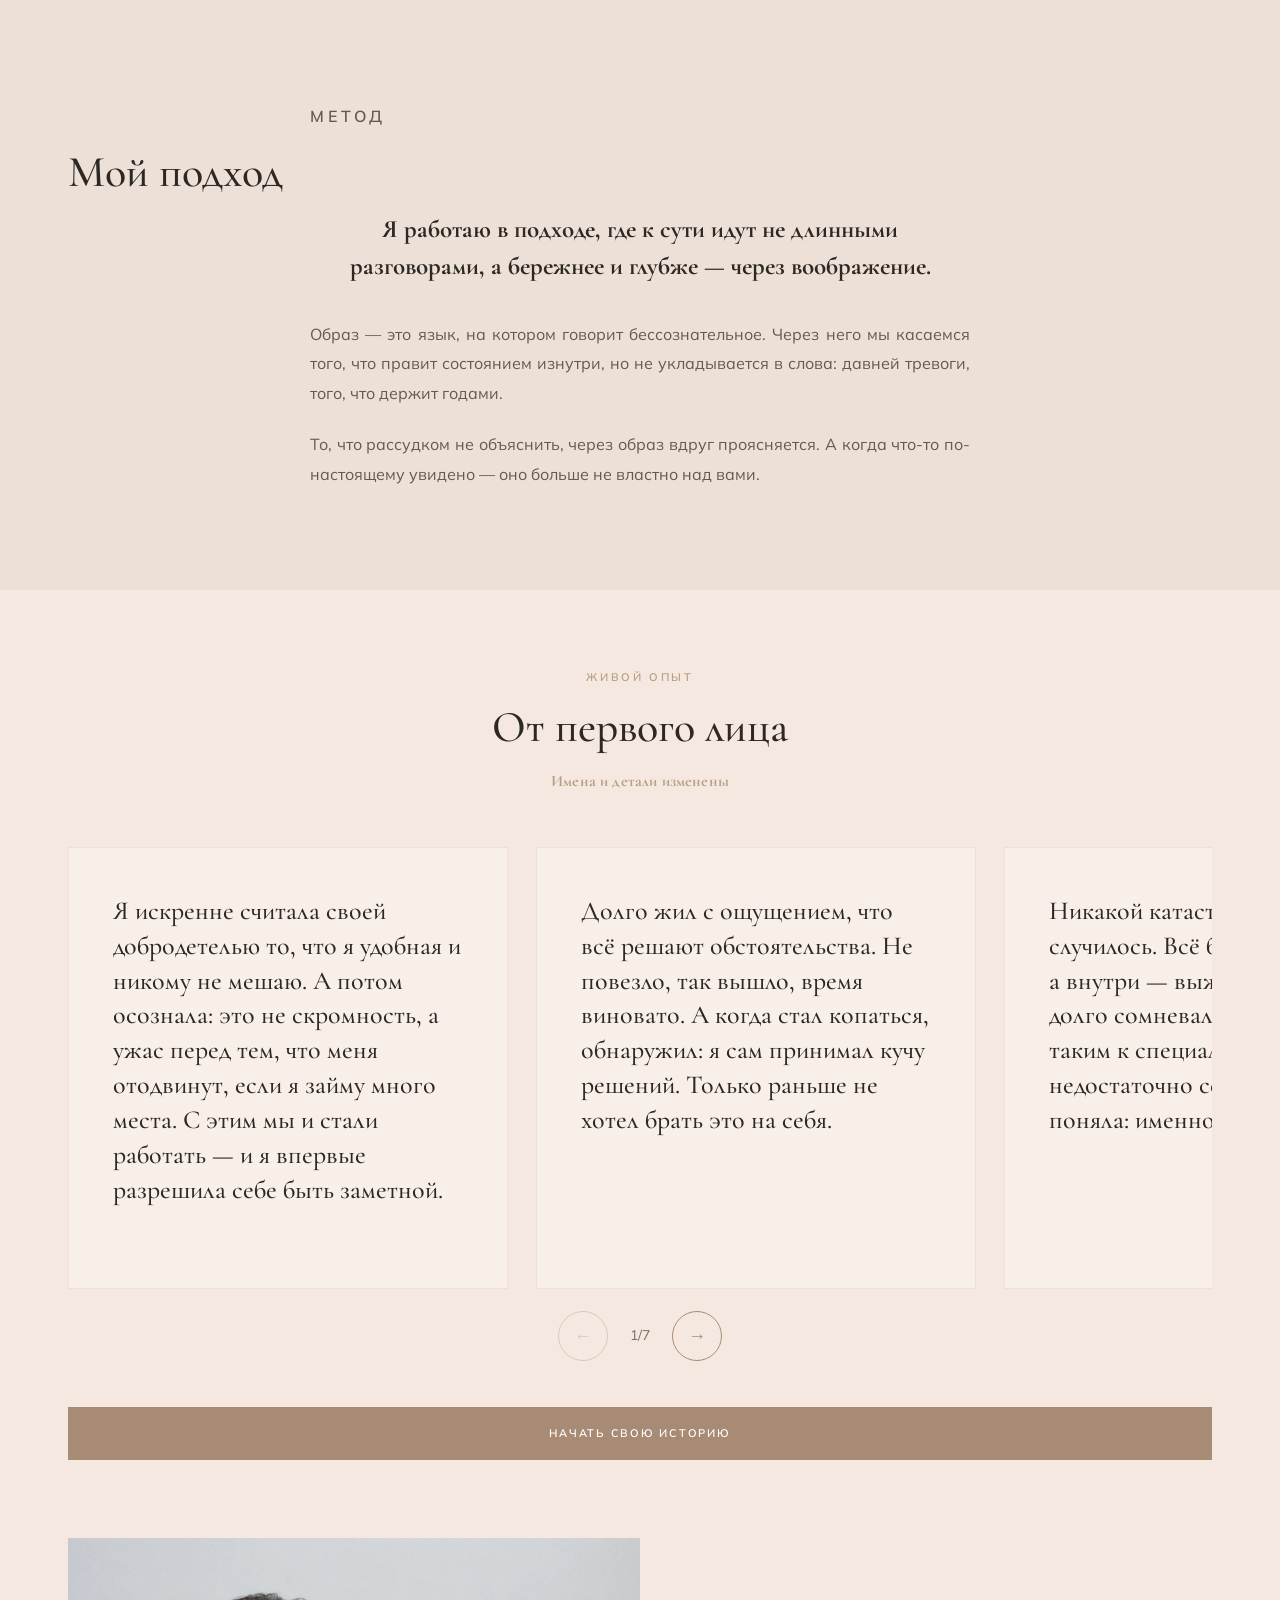
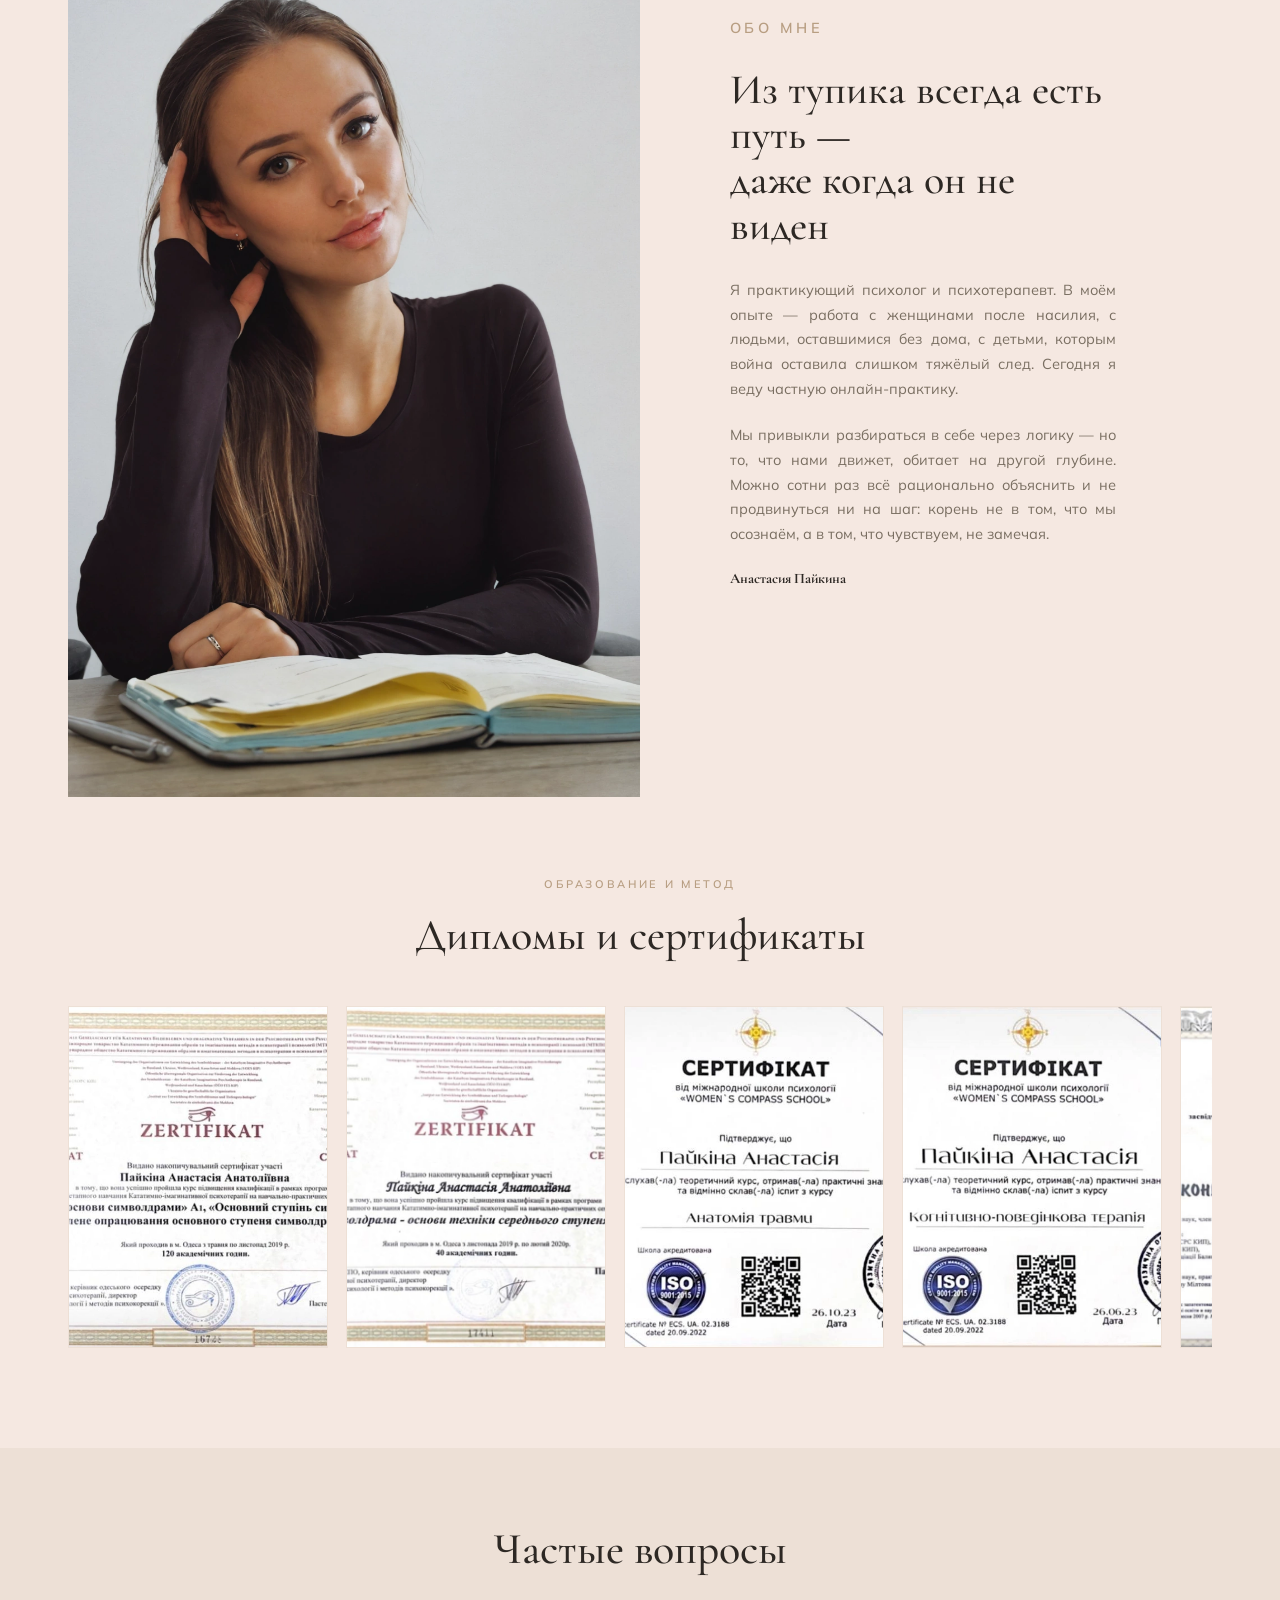
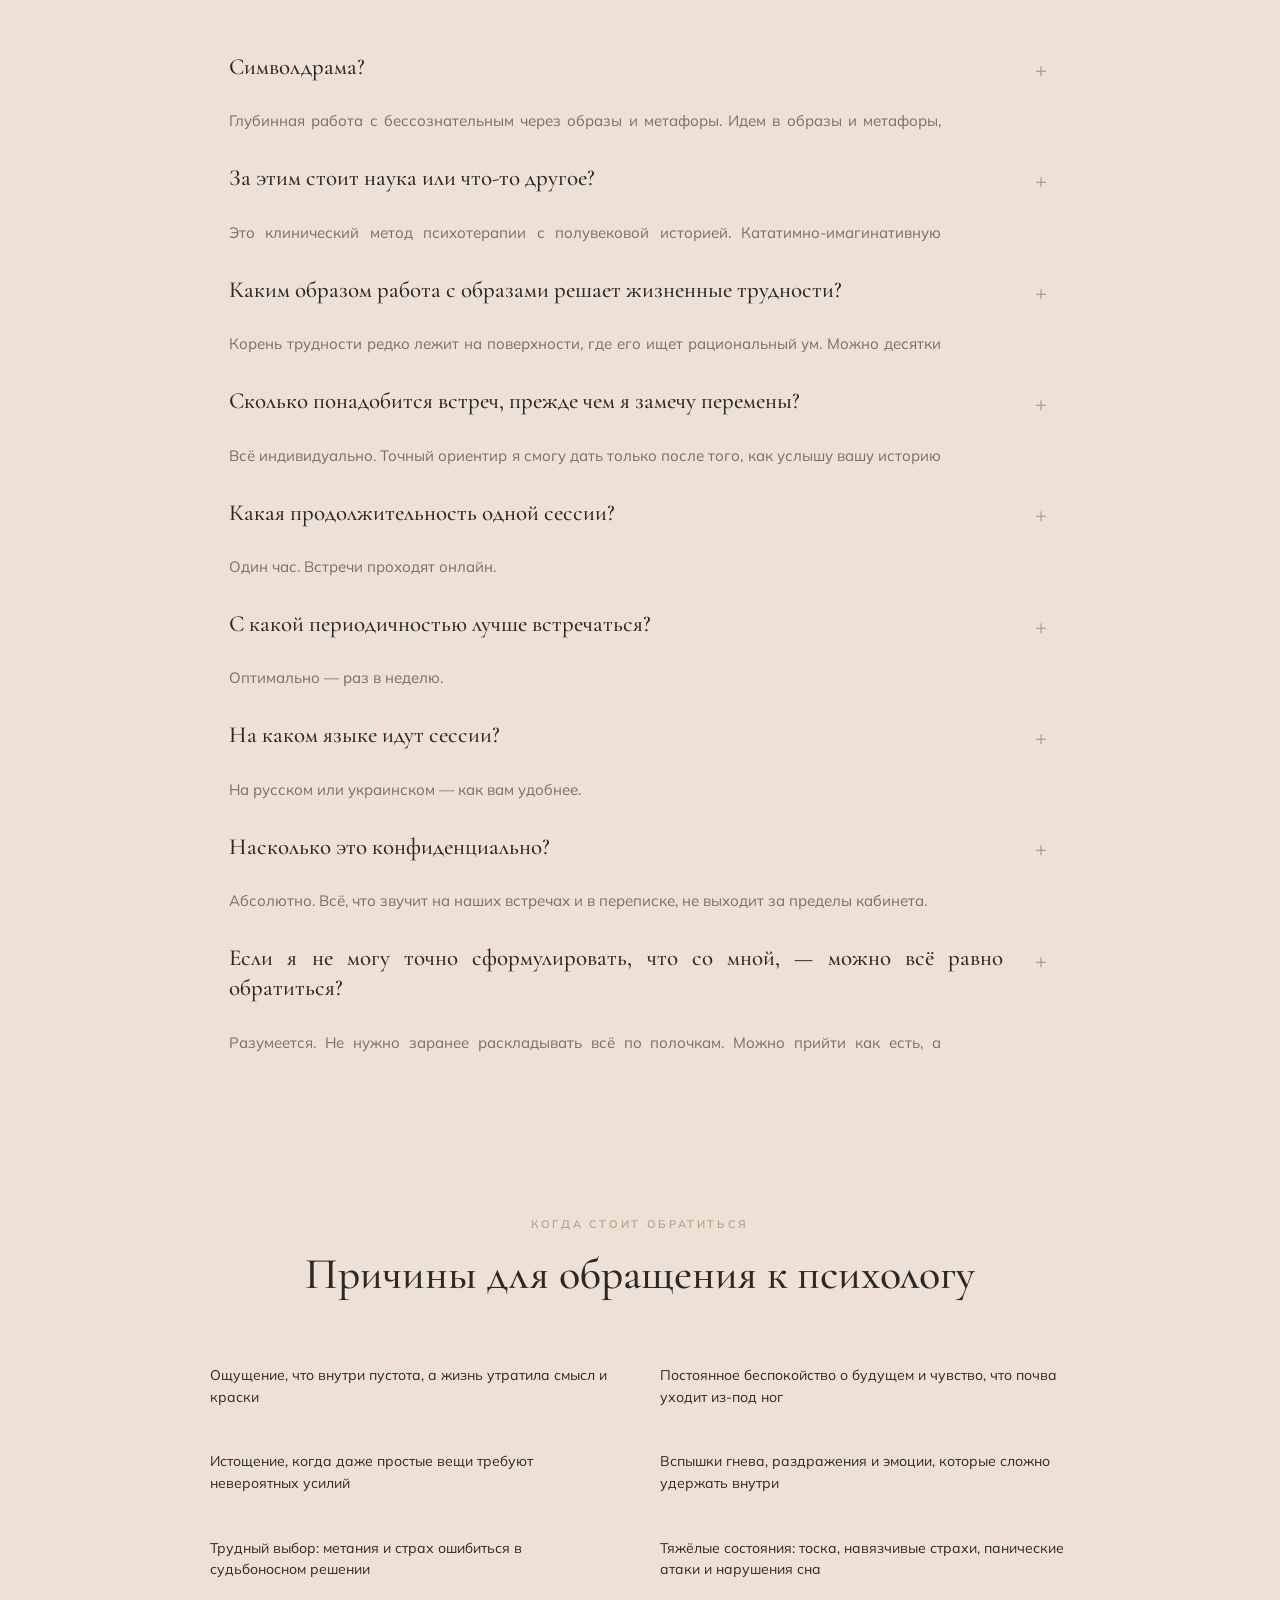
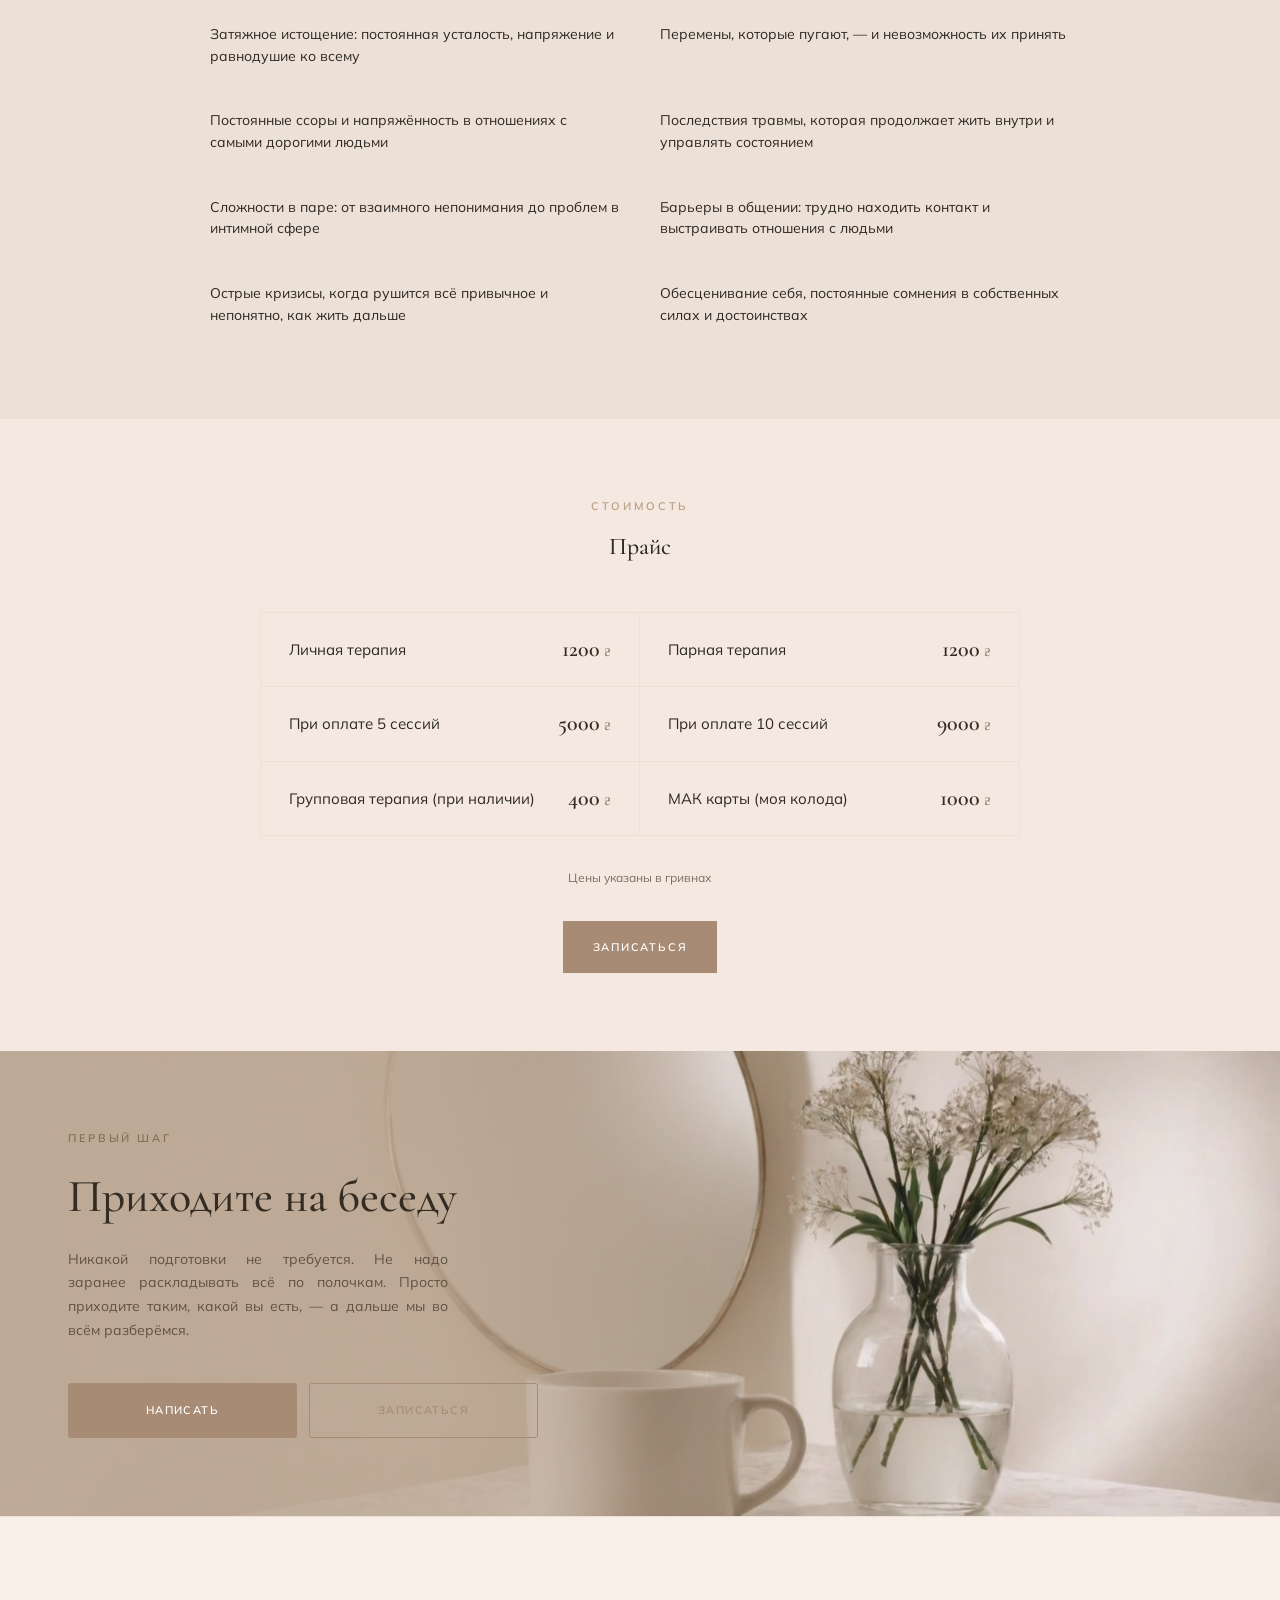
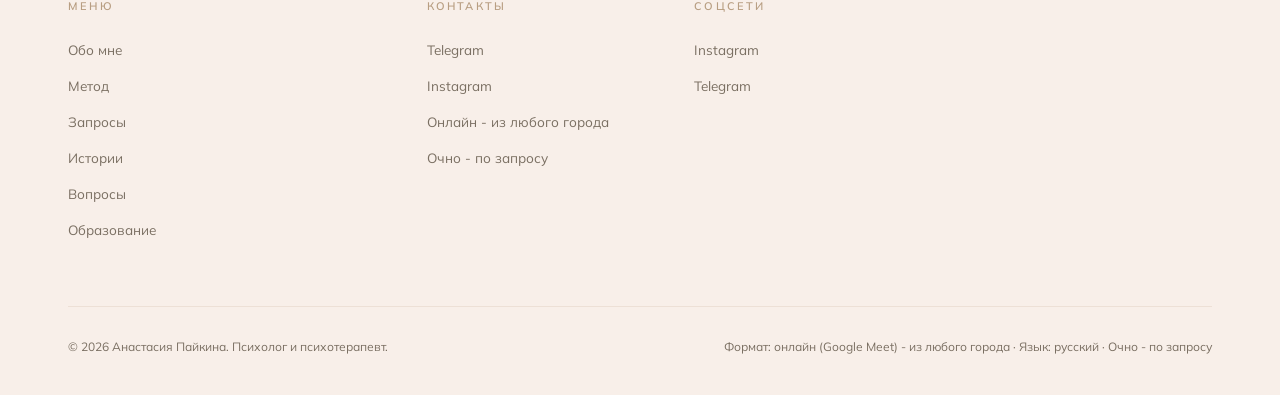
==== commit bf049bdd: "Price" ====
--- a/index.html
+++ b/index.html
@@ -90,6 +90,7 @@
         <li><a href="#voices" data-i18n="nav.voices">Истории</a></li>
         <li><a href="#faq" data-i18n="nav.faq">Вопросы</a></li>
         <li><a href="#education" data-i18n="nav.education">Образование</a></li>
+        <li><a href="#pricing" data-i18n="nav.pricing">Прайс</a></li>
         <li class="lang-switcher">
           <button data-lang="ru" aria-pressed="true" aria-label="Русский" class="active">RU</button>
           <button data-lang="uk" aria-pressed="false" aria-label="Українська">UK</button>
@@ -344,6 +345,42 @@
   </div>
 </section>
 
+<!-- PRICING -->
+<section class="pricing" id="pricing">
+  <div class="container">
+    <p class="eyebrow" data-i18n="pricing.eyebrow">Стоимость</p>
+    <h2 data-i18n="pricing.h2">Прайс</h2>
+    <div class="pricing-grid">
+      <div class="pricing-item">
+        <div class="pricing-name" data-i18n="pricing.individual">Личная терапия</div>
+        <div class="pricing-price" data-i18n="pricing.individual.price">1200</div>
+      </div>
+      <div class="pricing-item">
+        <div class="pricing-name" data-i18n="pricing.couples">Парная терапия</div>
+        <div class="pricing-price" data-i18n="pricing.couples.price">1200</div>
+      </div>
+      <div class="pricing-item">
+        <div class="pricing-name" data-i18n="pricing.pack5">При оплате 5 сессий</div>
+        <div class="pricing-price" data-i18n="pricing.pack5.price">5000</div>
+      </div>
+      <div class="pricing-item">
+        <div class="pricing-name" data-i18n="pricing.pack10">При оплате 10 сессий</div>
+        <div class="pricing-price" data-i18n="pricing.pack10.price">9000</div>
+      </div>
+      <div class="pricing-item">
+        <div class="pricing-name" data-i18n="pricing.group">Групповая терапия (при наличии)</div>
+        <div class="pricing-price" data-i18n="pricing.group.price">400</div>
+      </div>
+      <div class="pricing-item">
+        <div class="pricing-name" data-i18n="pricing.mac">МАК карты (моя колода)</div>
+        <div class="pricing-price" data-i18n="pricing.mac.price">1000</div>
+      </div>
+    </div>
+    <p class="pricing-note" data-i18n="pricing.note">Цени указаны в гривнах</p>
+    <a href="#cta-end" class="btn btn-primary pricing-cta" data-i18n="pricing.cta">Записаться</a>
+  </div>
+</section>
+
 <!-- CTA END -->
 <section class="cta-end" id="cta-end">
   <picture class="cta-pic">
--- a/styles/main.css
+++ b/styles/main.css
@@ -266,6 +266,20 @@
 .reasons h2{margin-bottom:52px;}
 .reasons-grid{display:grid;grid-template-columns:1fr 1fr;gap:14px 40px;max-width:860px;margin:0 auto;text-align:left;list-style:none;}
 .reasons-grid li{font-size:14px;line-height:1.55;color:var(--ink);padding:14px 0;border-bottom:1px solid var(--line);}
+
+/* ---------- pricing ---------- */
+.pricing{padding:var(--sec) 0;background:var(--cream);text-align:center;}
+.pricing .eyebrow{display:block;margin-bottom:18px;}
+.pricing h2{margin-bottom:52px;}
+.pricing-grid{display:grid;grid-template-columns:1fr 1fr;gap:0;max-width:760px;margin:0 auto 32px;text-align:left;border:1px solid var(--line);}
+.pricing-item{display:flex;justify-content:space-between;align-items:center;padding:18px 28px;border-bottom:1px solid var(--line);border-right:1px solid var(--line);}
+.pricing-item:nth-child(even){border-right:none;}
+.pricing-item:nth-last-child(-n+2){border-bottom:none;}
+.pricing-name{font-size:15px;color:var(--ink);}
+.pricing-price{font-family:var(--serif);font-size:22px;font-weight:600;color:#342C23;white-space:nowrap;}
+.pricing-price::after{content:"₴";margin-left:4px;font-size:16px;font-weight:500;color:#826E56;}
+.pricing-note{font-size:12px;color:var(--body);margin-bottom:32px;}
+.pricing-cta{margin:0 auto;}
 
 /* ---------- cta-end ---------- */
 .cta-end{position:relative;overflow:hidden;background:var(--section);}
@@ -318,7 +332,7 @@
   .about-grid{grid-template-columns:1fr;}
   .about-pic img{min-height:420px;}
   .about-content{padding:var(--sec) 28px;}
-  .services h2,.process h2,.method h2,.education h2,.reasons h2,.voices h2,.faq h2{margin-bottom:40px;}
+.services h2,.process h2,.method h2,.education h2,.reasons h2,.voices h2,.faq h2,.pricing h2{margin-bottom:40px;}
   .cards.three,.steps.four{grid-template-columns:1fr;gap:40px;}
   .method{padding:var(--sec) 0;}
   .quote-section{padding:var(--sec) 0;}
@@ -337,7 +351,7 @@
   .voices-controls span{min-width:auto;}
   .faq h2{margin-bottom:38px;}
   .faq-q{font-size:20px;padding:22px 2px;gap:20px;}
-  .reasons h2{font-size:33px;margin-bottom:36px;}
+.reasons h2,.pricing h2{font-size:33px;margin-bottom:36px;}
   .reasons-grid{grid-template-columns:1fr;gap:4px;}
 }
 @media(max-width:560px){
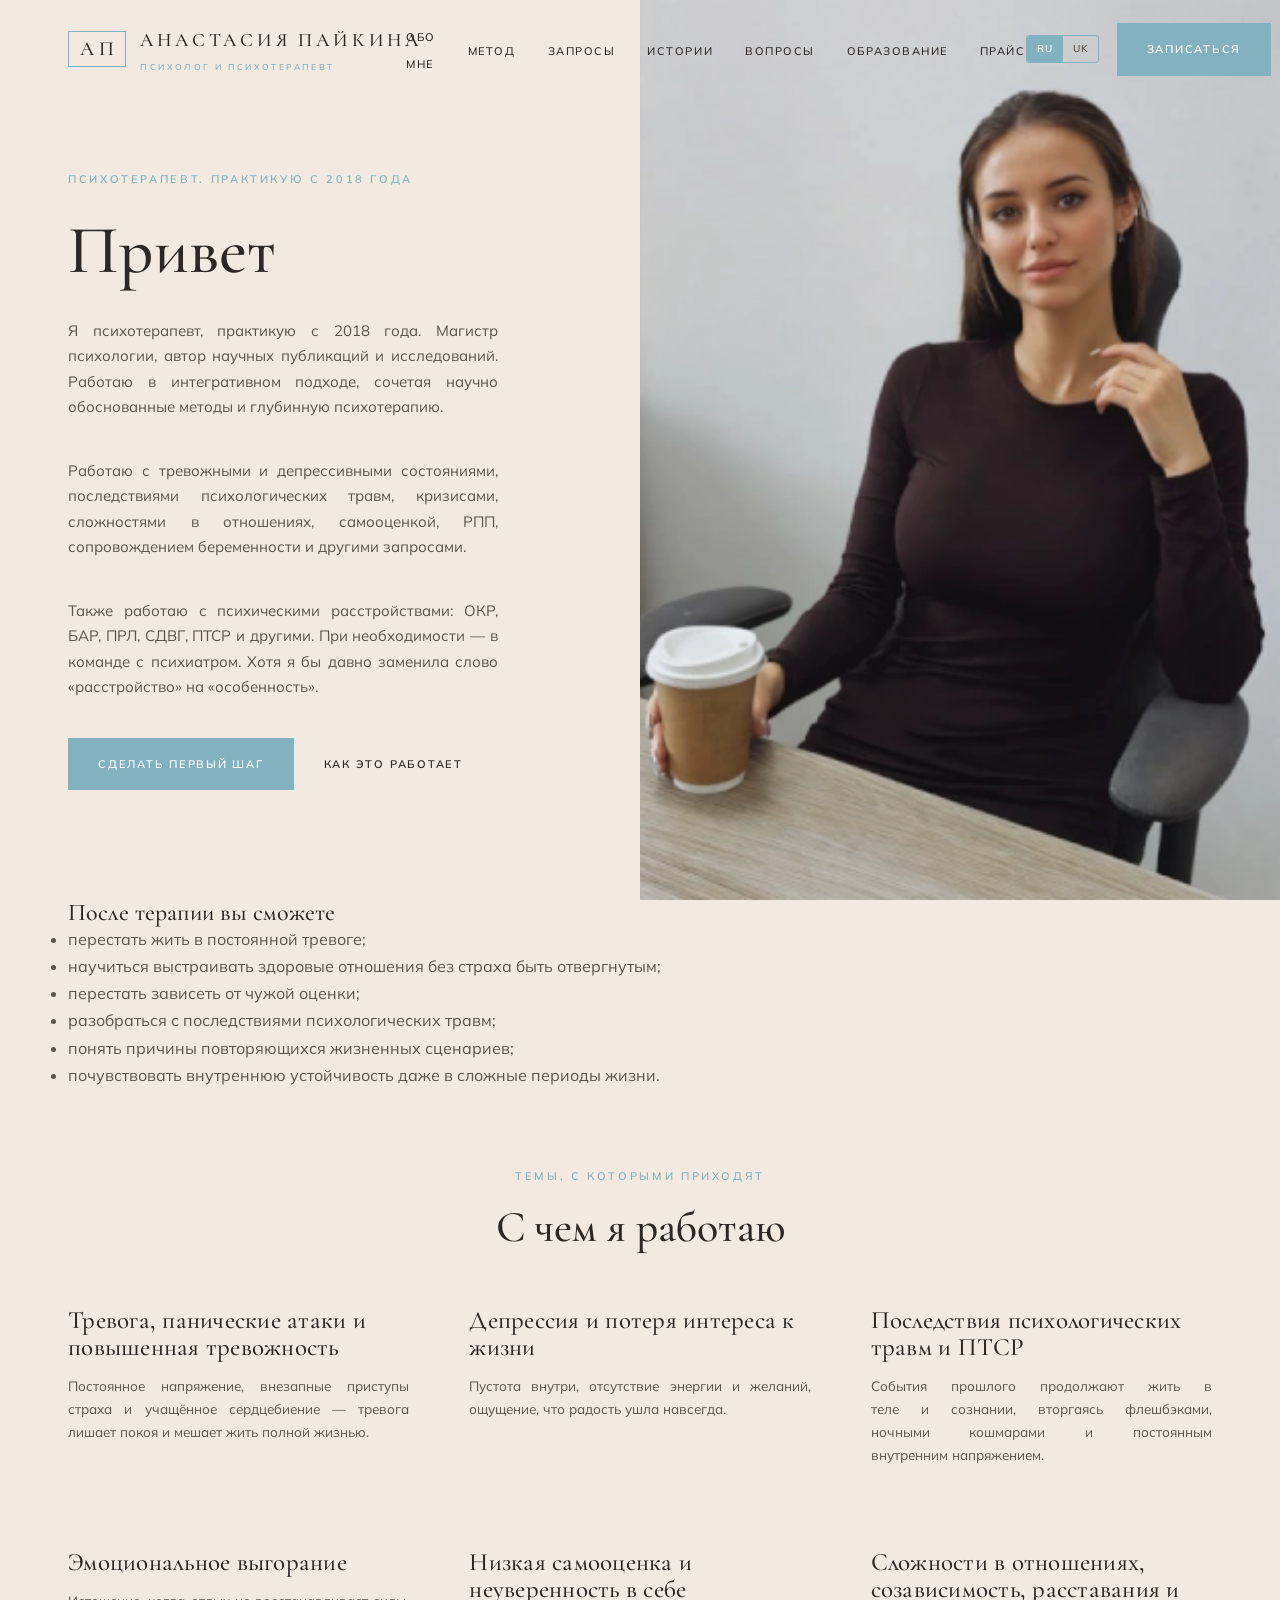
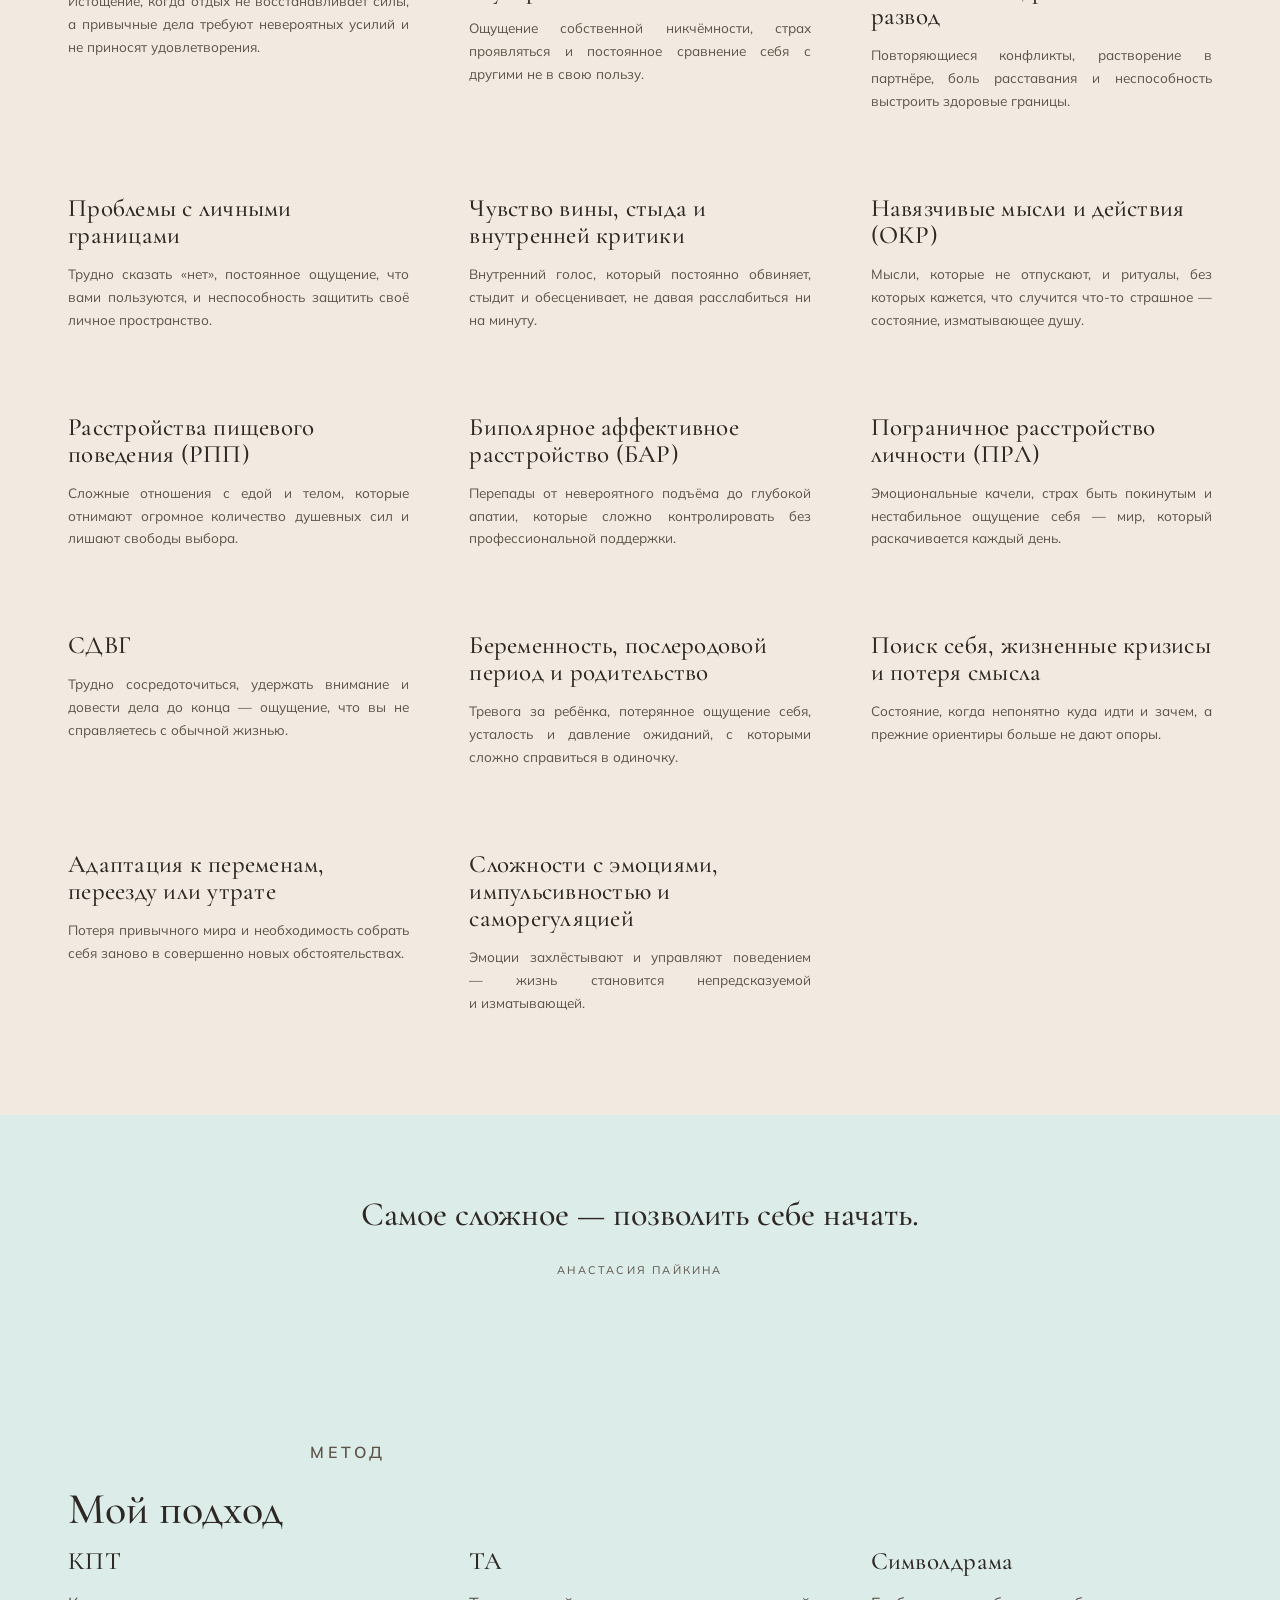
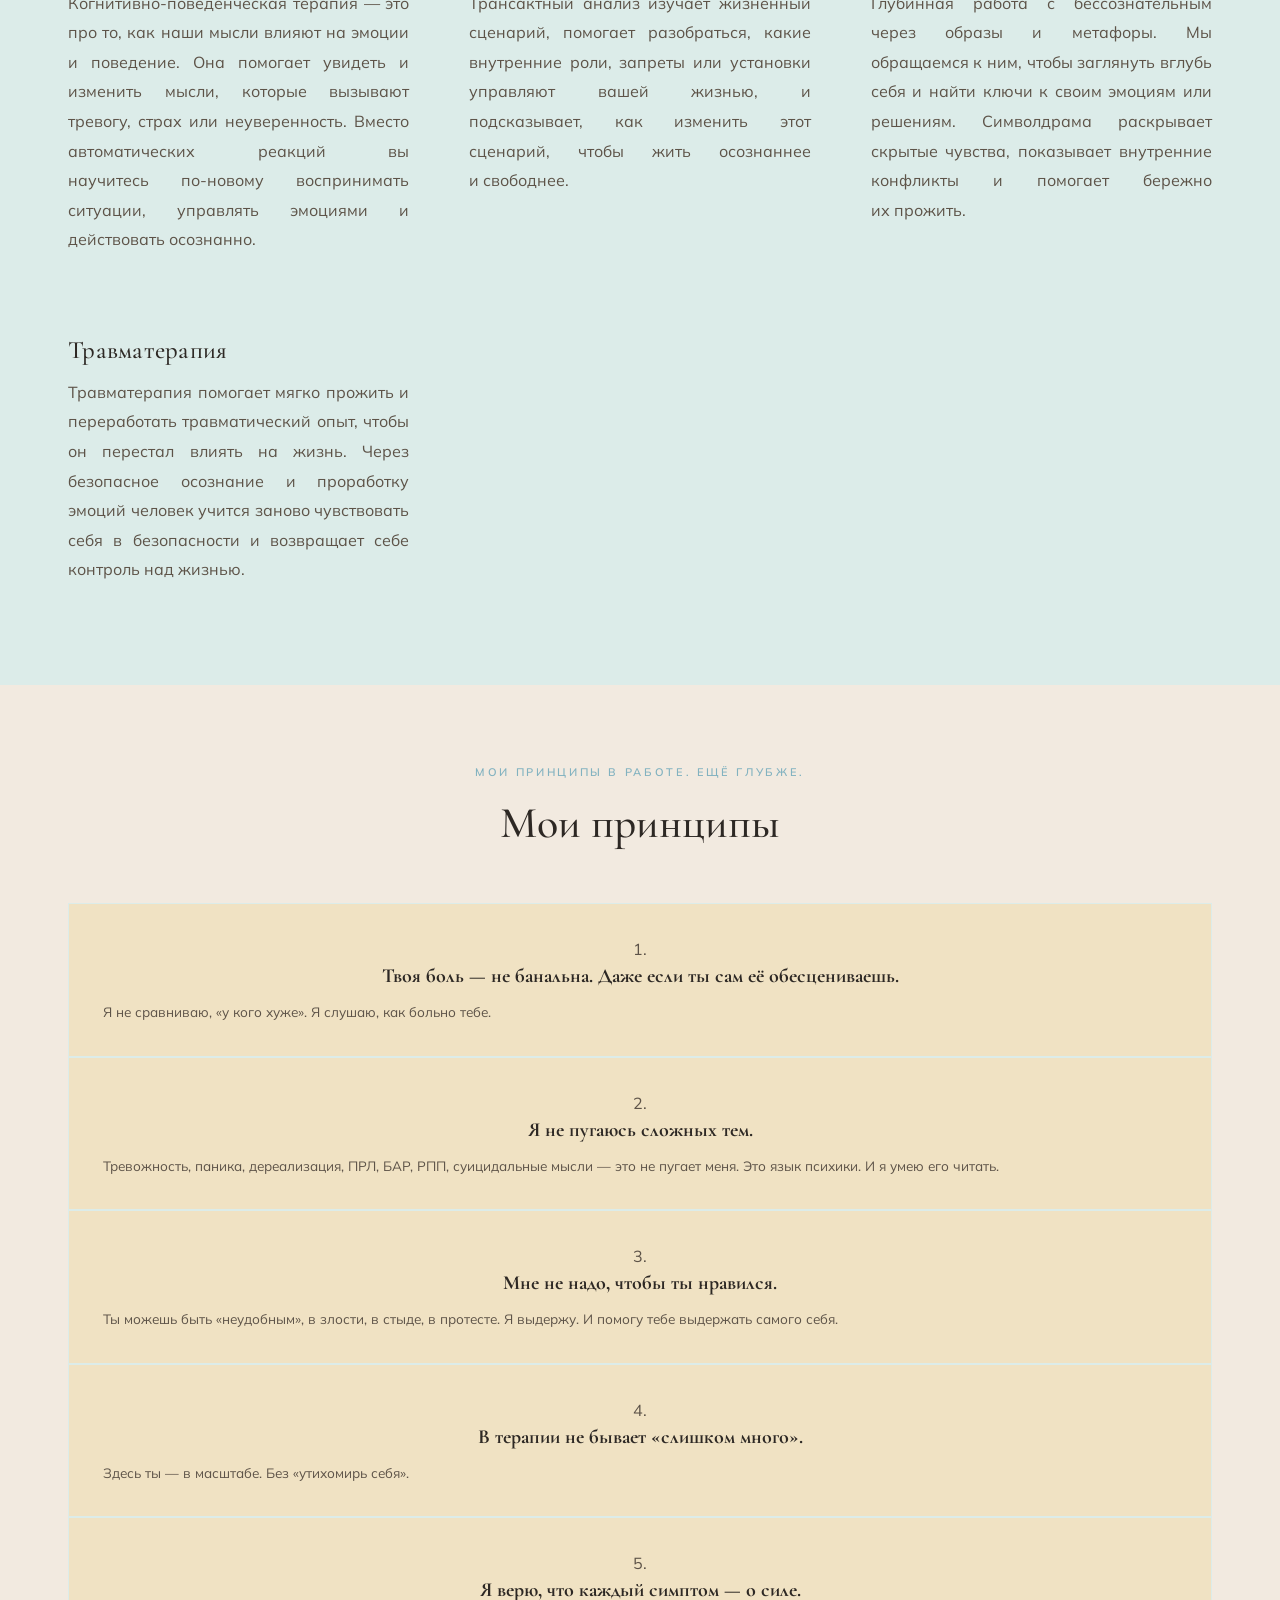
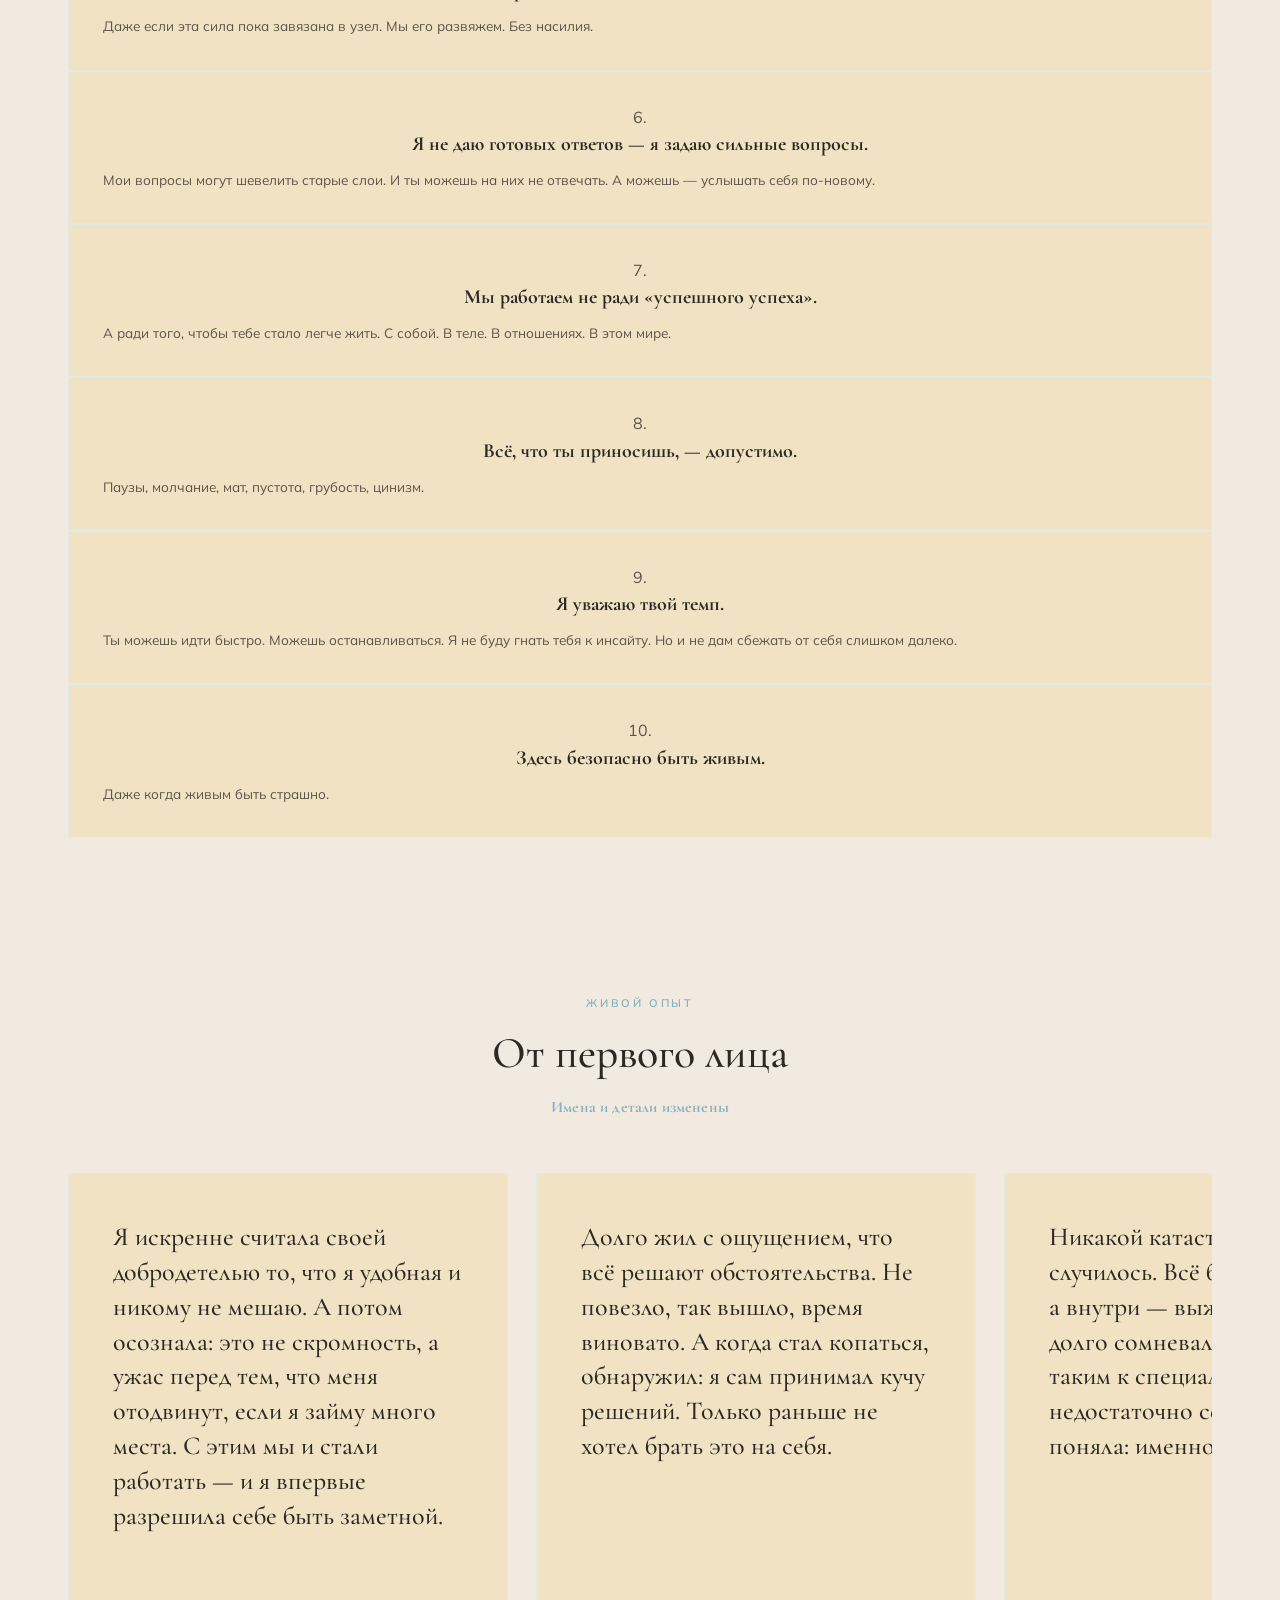
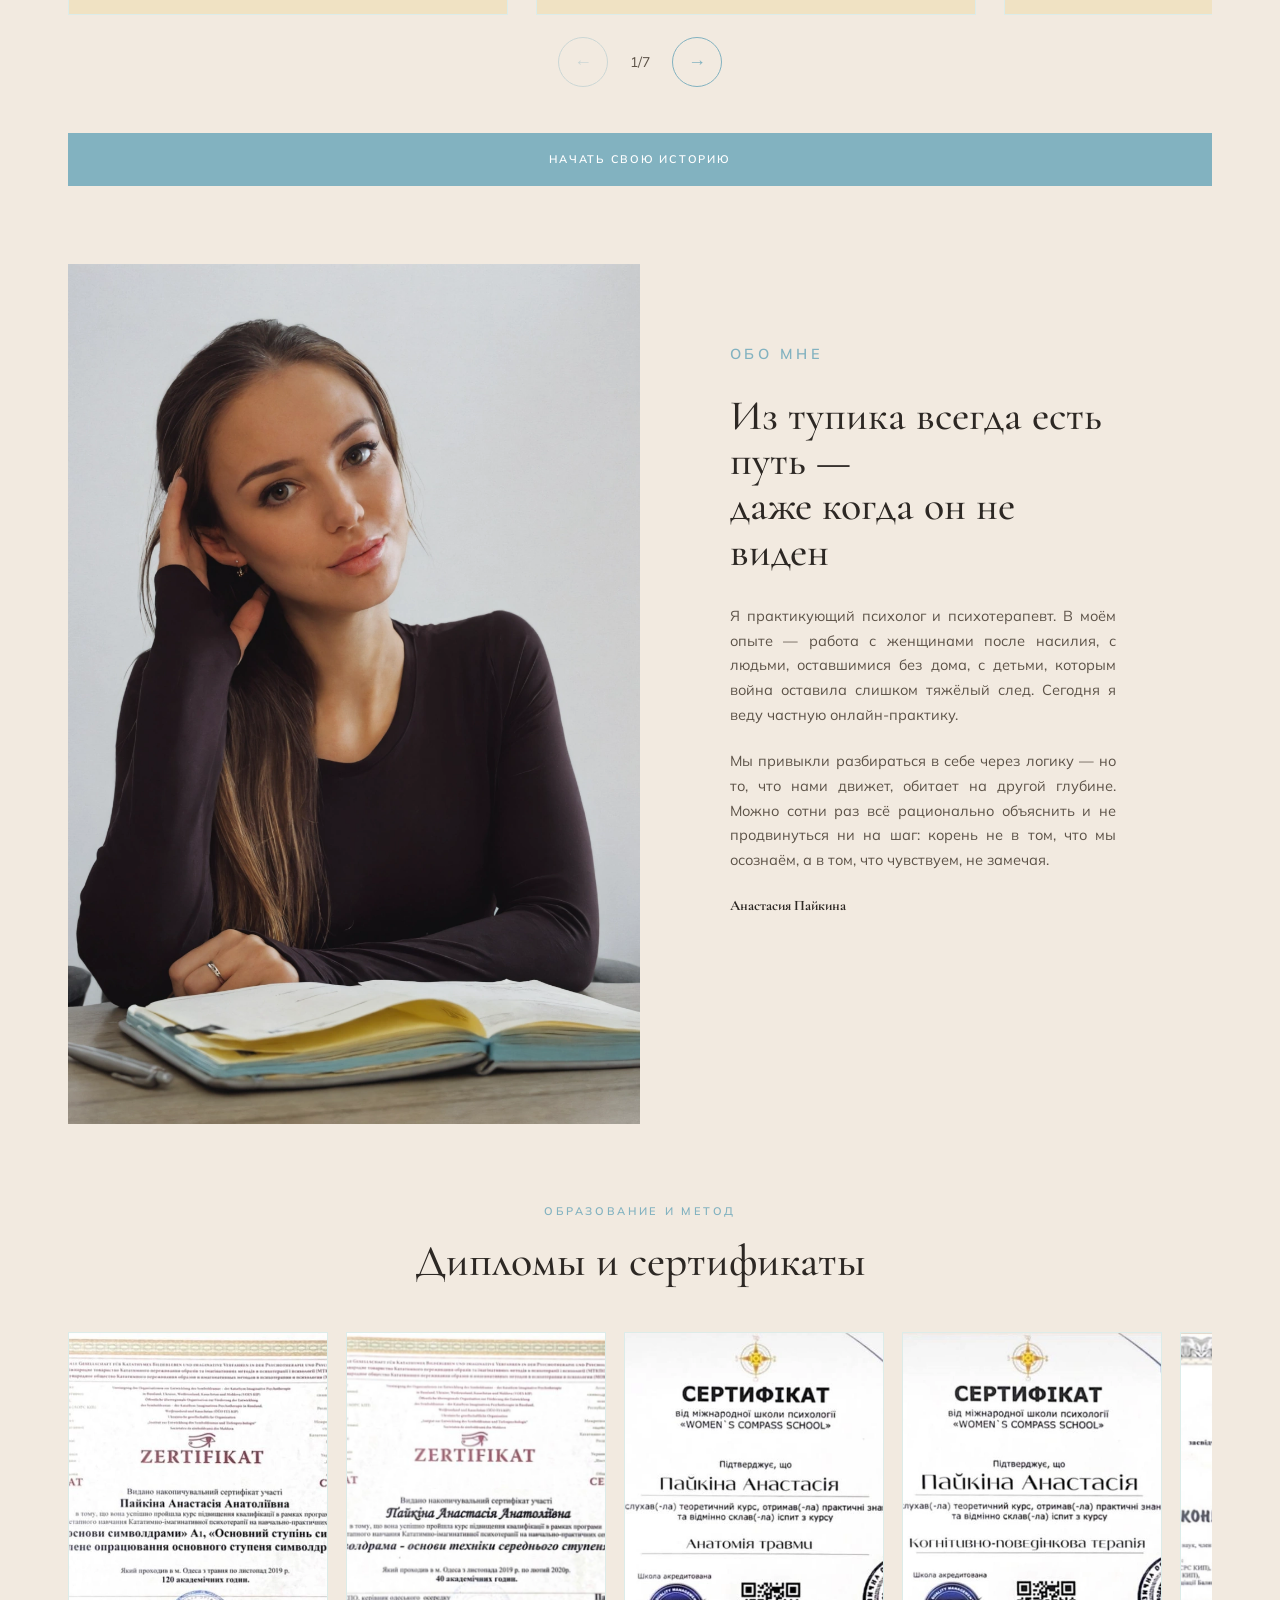
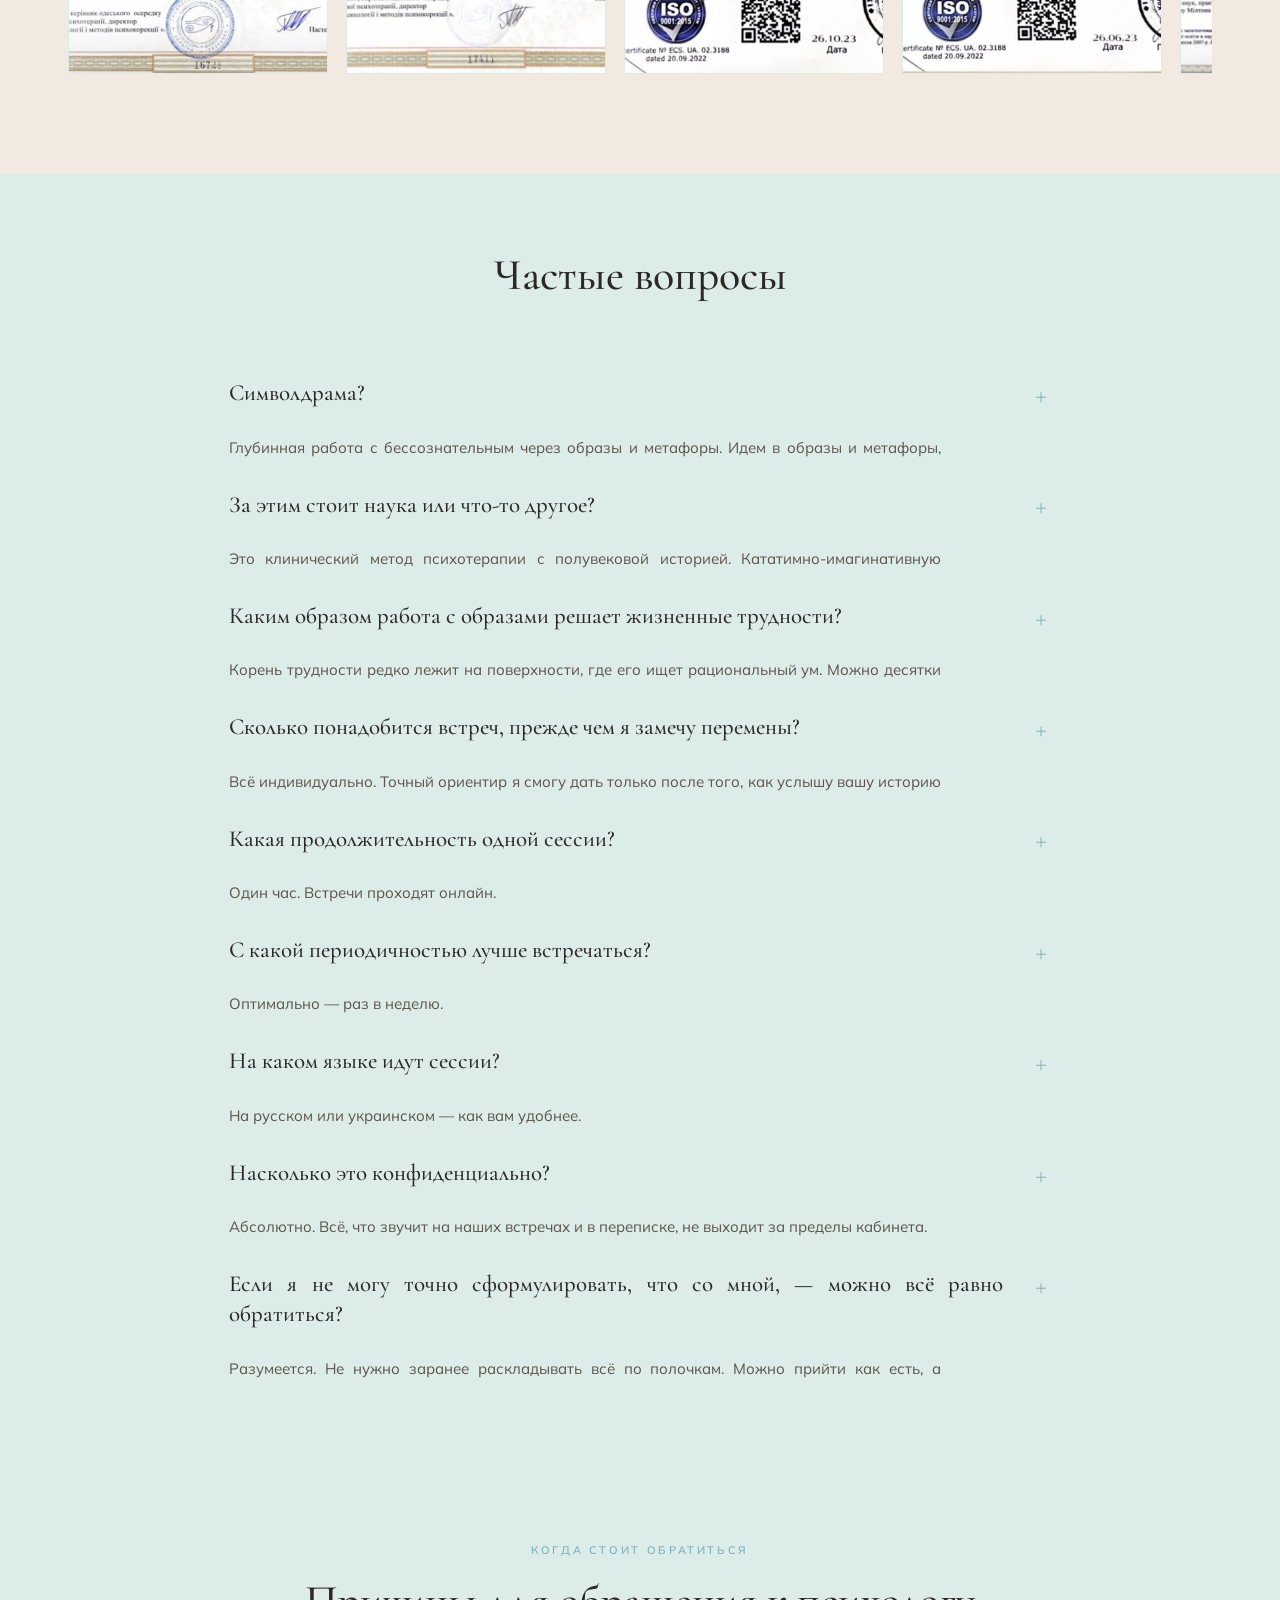
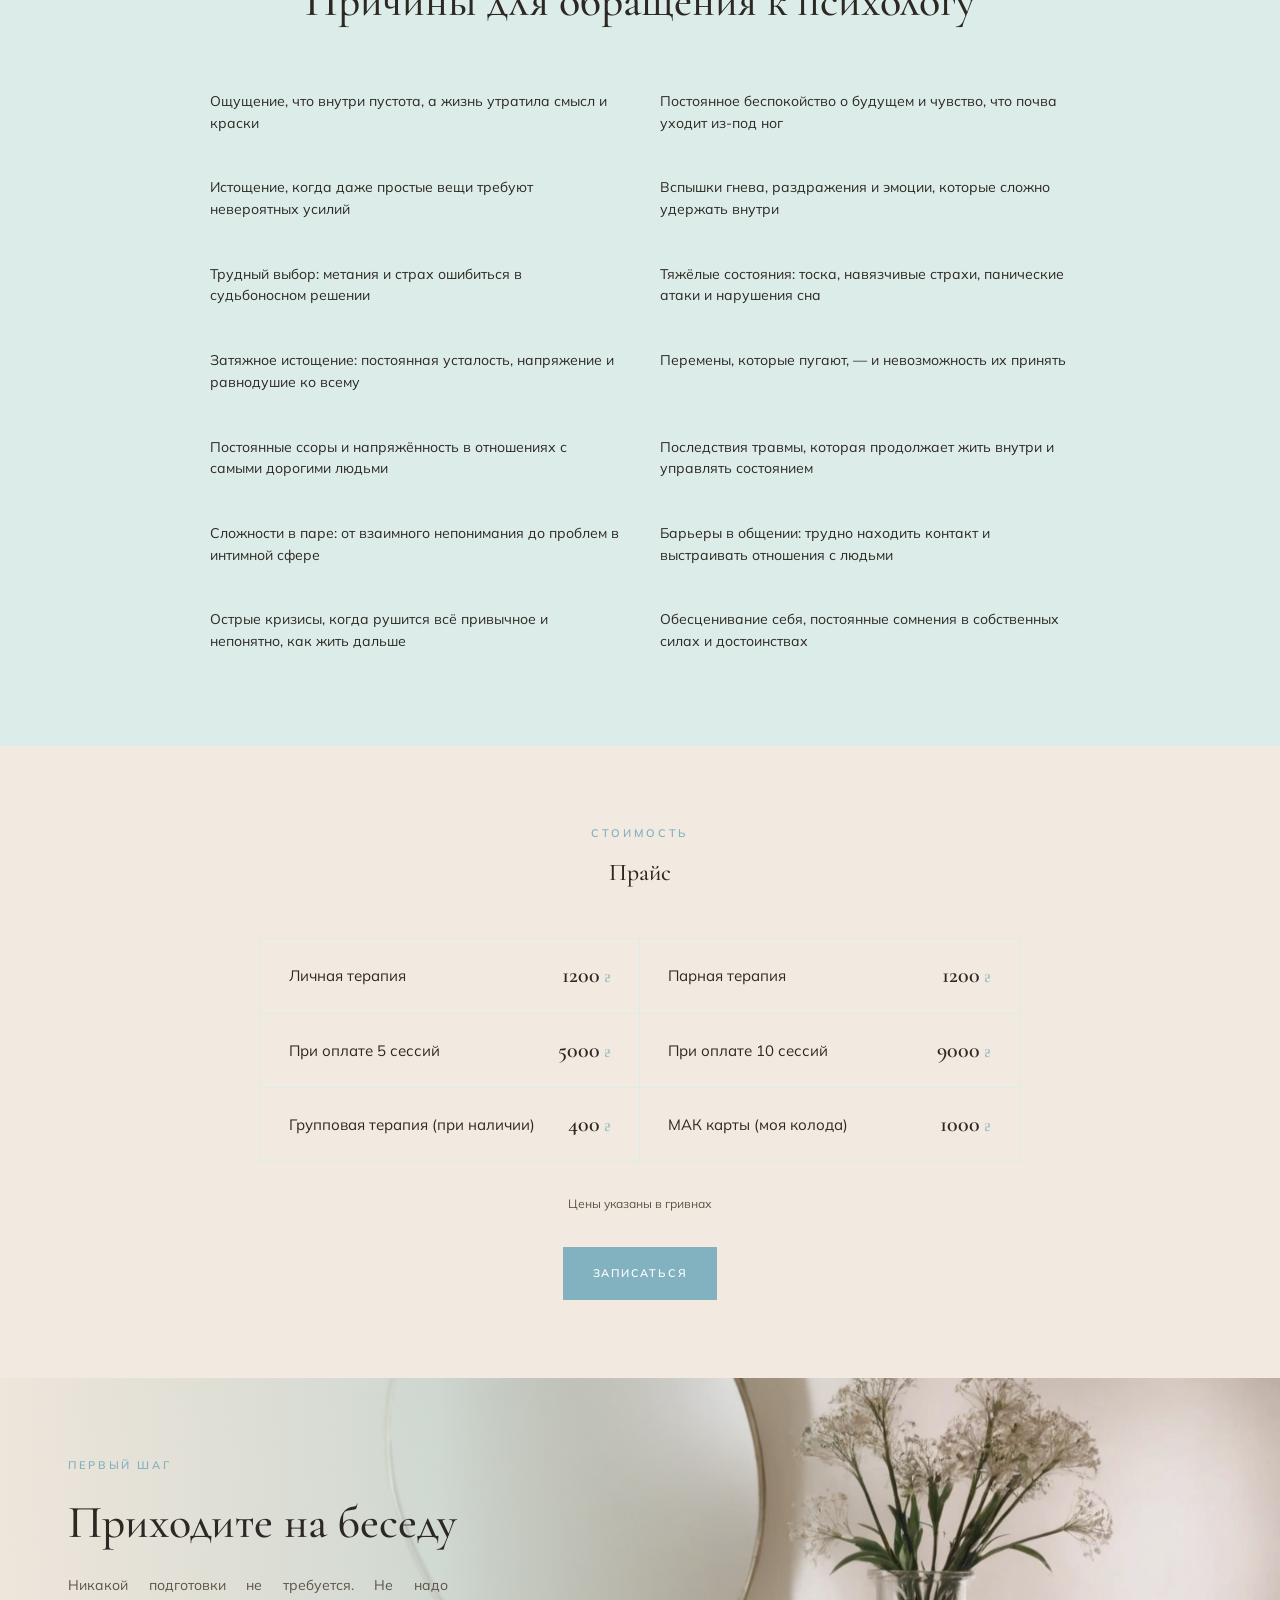
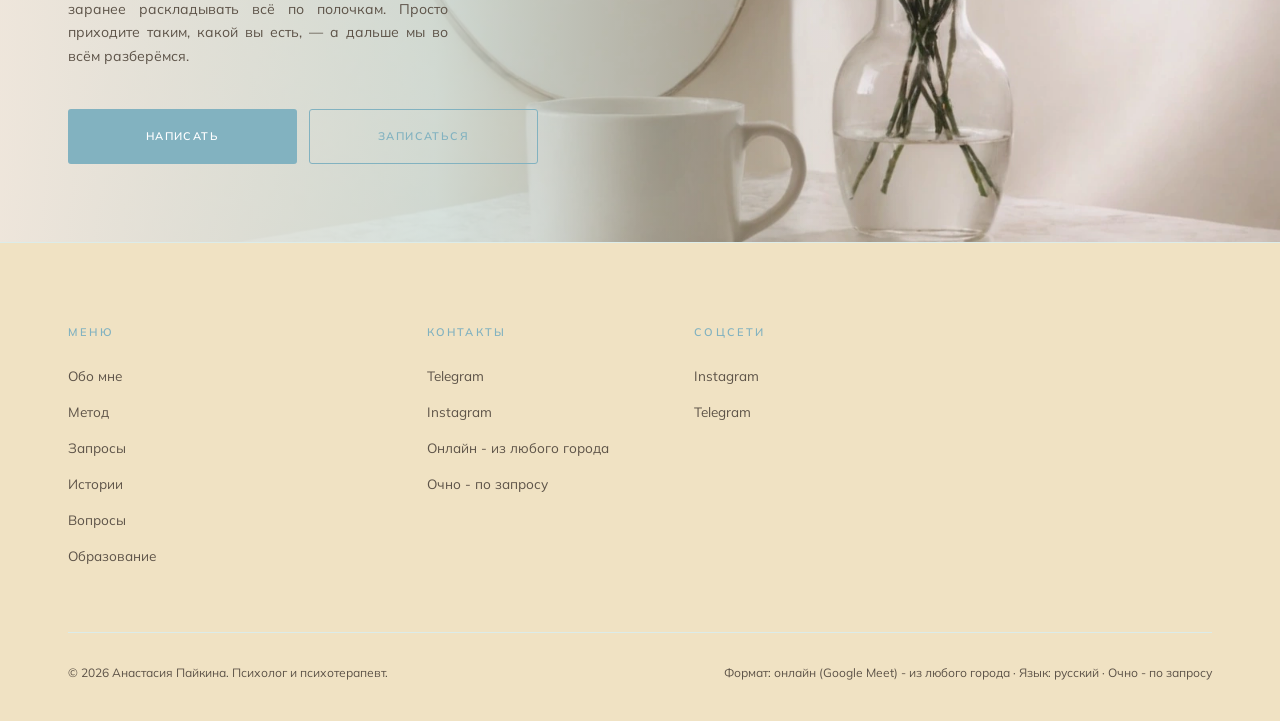
==== commit d1ea1c5b: "new sections" ====
--- a/index.html
+++ b/index.html
@@ -112,9 +112,11 @@
 <section class="hero" id="hero">
   <div class="hero-grid">
     <div class="hero-content">
-      <p class="eyebrow" data-i18n="hero.eyebrow">Психотерапия онлайн — бережно и глубоко</p>
-      <h1 data-i18n="hero.h1">Нести всё на себе — <strong>не единственный</strong> путь</h1>
-      <p class="hero-p" data-i18n="hero.p">Знакомая тревога, которая не уходит. Одни и те же сценарии в отношениях. Внутренняя тяжесть, которой нет объяснения. С этим приходят ко мне — и шаг за шагом мы добираемся до того, что прячется за словами.</p>
+      <p class="eyebrow" data-i18n="hero.eyebrow">Психотерапевт. Практикую с 2018 года</p>
+      <h1 data-i18n="hero.h1">Привет</h1>
+      <p class="hero-p" data-i18n="hero.p1">Я психотерапевт, практикую с 2018 года. Магистр психологии, автор научных публикаций и исследований. Работаю в интегративном подходе, сочетая научно обоснованные методы и глубинную психотерапию.</p>
+      <p class="hero-p" data-i18n="hero.p2">Работаю с тревожными и депрессивными состояниями, последствиями психологических травм, кризисами, сложностями в отношениях, самооценкой, РПП, сопровождением беременности и другими запросами.</p>
+      <p class="hero-p" data-i18n="hero.p3">Также работаю с психическими расстройствами: ОКР, БАР, ПРЛ, СДВГ, ПТСР и другими. При необходимости — в команде с психиатром. Хотя я бы давно заменила слово «расстройство» на «особенность».</p>
       <div class="hero-actions">
         <a href="#cta-end" class="btn btn-primary" data-i18n="hero.cta">Сделать первый шаг</a>
         <button id="howItWorksBtn" class="btn btn-ghost" aria-expanded="false" data-i18n="hero.howItWorks.btn">Как это работает</button>
@@ -129,27 +131,44 @@
   </div>
 </section>
 
+<!-- OUTCOMES -->
+<section class="outcomes">
+  <div class="container">
+    <h2 data-i18n="outcomes.h2">После терапии вы сможете</h2>
+    <ul class="outcomes-list">
+      <li data-i18n="outcomes.o1">перестать жить в постоянной тревоге;</li>
+      <li data-i18n="outcomes.o2">научиться выстраивать здоровые отношения без страха быть отвергнутым;</li>
+      <li data-i18n="outcomes.o3">перестать зависеть от чужой оценки;</li>
+      <li data-i18n="outcomes.o4">разобраться с последствиями психологических травм;</li>
+      <li data-i18n="outcomes.o5">понять причины повторяющихся жизненных сценариев;</li>
+      <li data-i18n="outcomes.o6">почувствовать внутреннюю устойчивость даже в сложные периоды жизни.</li>
+    </ul>
+  </div>
+</section>
+
 <!-- SERVICES -->
 <section class="services" id="services">
   <div class="container">
     <p class="eyebrow" data-i18n="services.eyebrow">Темы, с которыми приходят</p>
-    <h2 data-i18n="services.h2">С чем я помогаю</h2>
+    <h2 data-i18n="services.h2">С чем я работаю</h2>
     <div class="cards three">
-      <div class="card">
-        <h3 data-i18n="services.card1.h3">Когда трудно внутри</h3>
-        <p data-i18n="services.card1.p">Постоянное напряжение и тревожный фон, который не отпускает. Ощущение, что вы себе не хозяин — и тяжёлый след прошлого, который никак не стирается.</p>
-        <a href="#cta-end" class="card-link" data-i18n="services.card1.link">Понять себя</a>
-      </div>
-      <div class="card">
-        <h3 data-i18n="services.card2.h3">Когда трудно с другими</h3>
-        <p data-i18n="services.card2.p">Ссоры, которые повторяются по кругу. Дистанция, растущая в паре. Сложные чувства к родителям, которые не получается ни высказать, ни отпустить.</p>
-        <a href="#cta-end" class="card-link" data-i18n="services.card2.link">Вернуть близость</a>
-      </div>
-      <div class="card">
-        <h3 data-i18n="services.card3.h3">Когда привычный мир рушится</h3>
-        <p data-i18n="services.card3.p">Развод, переезд, потеря — момент, в котором старые опоры исчезли, а новые ещё не появились. Состояние, когда непонятно, на что опереться и куда идти дальше.</p>
-        <a href="#cta-end" class="card-link" data-i18n="services.card3.link">Найти почву</a>
-      </div>
+      <div class="card"><h3 data-i18n="services.card1.h3">Тревога, панические атаки и повышенная тревожность</h3><p data-i18n="services.card1.p">Постоянное напряжение, внезапные приступы страха и учащённое сердцебиение — тревога лишает покоя и мешает жить полной жизнью.</p></div>
+      <div class="card"><h3 data-i18n="services.card2.h3">Депрессия и потеря интереса к жизни</h3><p data-i18n="services.card2.p">Пустота внутри, отсутствие энергии и желаний, ощущение, что радость ушла навсегда.</p></div>
+      <div class="card"><h3 data-i18n="services.card3.h3">Последствия психологических травм и ПТСР</h3><p data-i18n="services.card3.p">События прошлого продолжают жить в теле и сознании, вторгаясь флешбэками, ночными кошмарами и постоянным внутренним напряжением.</p></div>
+      <div class="card"><h3 data-i18n="services.card4.h3">Эмоциональное выгорание</h3><p data-i18n="services.card4.p">Истощение, когда отдых не восстанавливает силы, а привычные дела требуют невероятных усилий и не приносят удовлетворения.</p></div>
+      <div class="card"><h3 data-i18n="services.card5.h3">Низкая самооценка и неуверенность в себе</h3><p data-i18n="services.card5.p">Ощущение собственной никчёмности, страх проявляться и постоянное сравнение себя с другими не в свою пользу.</p></div>
+      <div class="card"><h3 data-i18n="services.card6.h3">Сложности в отношениях, созависимость, расставания и развод</h3><p data-i18n="services.card6.p">Повторяющиеся конфликты, растворение в партнёре, боль расставания и неспособность выстроить здоровые границы.</p></div>
+      <div class="card"><h3 data-i18n="services.card7.h3">Проблемы с личными границами</h3><p data-i18n="services.card7.p">Трудно сказать «нет», постоянное ощущение, что вами пользуются, и неспособность защитить своё личное пространство.</p></div>
+      <div class="card"><h3 data-i18n="services.card8.h3">Чувство вины, стыда и внутренней критики</h3><p data-i18n="services.card8.p">Внутренний голос, который постоянно обвиняет, стыдит и обесценивает, не давая расслабиться ни на минуту.</p></div>
+      <div class="card"><h3 data-i18n="services.card9.h3">Навязчивые мысли и действия (ОКР)</h3><p data-i18n="services.card9.p">Мысли, которые не отпускают, и ритуалы, без которых кажется, что случится что-то страшное — состояние, изматывающее душу.</p></div>
+      <div class="card"><h3 data-i18n="services.card10.h3">Расстройства пищевого поведения (РПП)</h3><p data-i18n="services.card10.p">Сложные отношения с едой и телом, которые отнимают огромное количество душевных сил и лишают свободы выбора.</p></div>
+      <div class="card"><h3 data-i18n="services.card11.h3">Биполярное аффективное расстройство (БАР)</h3><p data-i18n="services.card11.p">Перепады от невероятного подъёма до глубокой апатии, которые сложно контролировать без профессиональной поддержки.</p></div>
+      <div class="card"><h3 data-i18n="services.card12.h3">Пограничное расстройство личности (ПРЛ)</h3><p data-i18n="services.card12.p">Эмоциональные качели, страх быть покинутым и нестабильное ощущение себя — мир, который раскачивается каждый день.</p></div>
+      <div class="card"><h3 data-i18n="services.card13.h3">СДВГ</h3><p data-i18n="services.card13.p">Трудно сосредоточиться, удержать внимание и довести дела до конца — ощущение, что вы не справляетесь с обычной жизнью.</p></div>
+      <div class="card"><h3 data-i18n="services.card14.h3">Беременность, послеродовой период и родительство</h3><p data-i18n="services.card14.p">Тревога за ребёнка, потерянное ощущение себя, усталость и давление ожиданий, с которыми сложно справиться в одиночку.</p></div>
+      <div class="card"><h3 data-i18n="services.card15.h3">Поиск себя, жизненные кризисы и потеря смысла</h3><p data-i18n="services.card15.p">Состояние, когда непонятно куда идти и зачем, а прежние ориентиры больше не дают опоры.</p></div>
+      <div class="card"><h3 data-i18n="services.card16.h3">Адаптация к переменам, переезду или утрате</h3><p data-i18n="services.card16.p">Потеря привычного мира и необходимость собрать себя заново в совершенно новых обстоятельствах.</p></div>
+      <div class="card"><h3 data-i18n="services.card17.h3">Сложности с эмоциями, импульсивностью и саморегуляцией</h3><p data-i18n="services.card17.p">Эмоции захлёстывают и управляют поведением — жизнь становится непредсказуемой и изматывающей.</p></div>
     </div>
   </div>
 </section>
@@ -169,10 +188,83 @@
   <div class="container">
     <p class="eyebrow" data-i18n="method.eyebrow">Метод</p>
     <h2 data-i18n="method.h2">Мой подход</h2>
-    <div class="method-text">
-      <p class="lead" data-i18n="method.lead">Я работаю в подходе, где к сути идут не длинными разговорами, а бережнее и глубже — через воображение.</p>
-      <p data-i18n="method.p1">Образ — это язык, на котором говорит бессознательное. Через него мы касаемся того, что правит состоянием изнутри, но не укладывается в слова: давней тревоги, того, что держит годами.</p>
-      <p data-i18n="method.p2">То, что рассудком не объяснить, через образ вдруг проясняется. А когда что-то по-настоящему увидено — оно больше не властно над вами.</p>
+    <div class="cards three">
+      <div class="card">
+        <h3 data-i18n="method.card1.h3">КПТ</h3>
+        <p data-i18n="method.card1.p">Когнитивно-поведенческая терапия — это про то, как наши мысли влияют на эмоции и поведение. Она помогает увидеть и изменить мысли, которые вызывают тревогу, страх или неуверенность. Вместо автоматических реакций вы научитесь по-новому воспринимать ситуации, управлять эмоциями и действовать осознанно.</p>
+      </div>
+      <div class="card">
+        <h3 data-i18n="method.card2.h3">ТА</h3>
+        <p data-i18n="method.card2.p">Трансактный анализ изучает жизненный сценарий, помогает разобраться, какие внутренние роли, запреты или установки управляют вашей жизнью, и подсказывает, как изменить этот сценарий, чтобы жить осознаннее и свободнее.</p>
+      </div>
+      <div class="card">
+        <h3 data-i18n="method.card3.h3">Символдрама</h3>
+        <p data-i18n="method.card3.p">Глубинная работа с бессознательным через образы и метафоры. Мы обращаемся к ним, чтобы заглянуть вглубь себя и найти ключи к своим эмоциям или решениям. Символдрама раскрывает скрытые чувства, показывает внутренние конфликты и помогает бережно их прожить.</p>
+      </div>
+      <div class="card">
+        <h3 data-i18n="method.card4.h3">Травматерапия</h3>
+        <p data-i18n="method.card4.p">Травматерапия помогает мягко прожить и переработать травматический опыт, чтобы он перестал влиять на жизнь. Через безопасное осознание и проработку эмоций человек учится заново чувствовать себя в безопасности и возвращает себе контроль над жизнью.</p>
+      </div>
+    </div>
+  </div>
+</section>
+
+<!-- PRINCIPLES -->
+<section class="principles" id="principles">
+  <div class="container">
+    <p class="eyebrow" data-i18n="principles.eyebrow">Мои принципы в работе. Ещё глубже.</p>
+    <h2 data-i18n="principles.h2">Мои принципы</h2>
+    <div class="principles-list">
+      <div class="principle-card">
+        <span class="principle-num">1.</span>
+        <h3 data-i18n="principles.p1.h3">Твоя боль — не банальна. Даже если ты сам её обесцениваешь.</h3>
+        <p data-i18n="principles.p1.p">Я не сравниваю, «у кого хуже». Я слушаю, как больно тебе.</p>
+      </div>
+      <div class="principle-card">
+        <span class="principle-num">2.</span>
+        <h3 data-i18n="principles.p2.h3">Я не пугаюсь сложных тем.</h3>
+        <p data-i18n="principles.p2.p">Тревожность, паника, дереализация, ПРЛ, БАР, РПП, суицидальные мысли — это не пугает меня. Это язык психики. И я умею его читать.</p>
+      </div>
+      <div class="principle-card">
+        <span class="principle-num">3.</span>
+        <h3 data-i18n="principles.p3.h3">Мне не надо, чтобы ты нравился.</h3>
+        <p data-i18n="principles.p3.p">Ты можешь быть «неудобным», в злости, в стыде, в протесте. Я выдержу. И помогу тебе выдержать самого себя.</p>
+      </div>
+      <div class="principle-card">
+        <span class="principle-num">4.</span>
+        <h3 data-i18n="principles.p4.h3">В терапии не бывает «слишком много».</h3>
+        <p data-i18n="principles.p4.p">Здесь ты — в масштабе. Без «утихомирь себя».</p>
+      </div>
+      <div class="principle-card">
+        <span class="principle-num">5.</span>
+        <h3 data-i18n="principles.p5.h3">Я верю, что каждый симптом — о силе.</h3>
+        <p data-i18n="principles.p5.p">Даже если эта сила пока завязана в узел. Мы его развяжем. Без насилия.</p>
+      </div>
+      <div class="principle-card">
+        <span class="principle-num">6.</span>
+        <h3 data-i18n="principles.p6.h3">Я не даю готовых ответов — я задаю сильные вопросы.</h3>
+        <p data-i18n="principles.p6.p">Мои вопросы могут шевелить старые слои. И ты можешь на них не отвечать. А можешь — услышать себя по-новому.</p>
+      </div>
+      <div class="principle-card">
+        <span class="principle-num">7.</span>
+        <h3 data-i18n="principles.p7.h3">Мы работаем не ради «успешного успеха».</h3>
+        <p data-i18n="principles.p7.p">А ради того, чтобы тебе стало легче жить. С собой. В теле. В отношениях. В этом мире.</p>
+      </div>
+      <div class="principle-card">
+        <span class="principle-num">8.</span>
+        <h3 data-i18n="principles.p8.h3">Всё, что ты приносишь, — допустимо.</h3>
+        <p data-i18n="principles.p8.p">Паузы, молчание, мат, пустота, грубость, цинизм.</p>
+      </div>
+      <div class="principle-card">
+        <span class="principle-num">9.</span>
+        <h3 data-i18n="principles.p9.h3">Я уважаю твой темп.</h3>
+        <p data-i18n="principles.p9.p">Ты можешь идти быстро. Можешь останавливаться. Я не буду гнать тебя к инсайту. Но и не дам сбежать от себя слишком далеко.</p>
+      </div>
+      <div class="principle-card">
+        <span class="principle-num">10.</span>
+        <h3 data-i18n="principles.p10.h3">Здесь безопасно быть живым.</h3>
+        <p data-i18n="principles.p10.p">Даже когда живым быть страшно.</p>
+      </div>
     </div>
   </div>
 </section>
--- a/styles/main.css
+++ b/styles/main.css
@@ -9,16 +9,23 @@
   size-adjust:104.08%;ascent-override:96.56%;descent-override:24.02%;line-gap-override:0%;
 }
 :root{
-  --cream: #F5E8E1;
-  --cream-soft: #F8EFE9;
-  --section: #EDE0D6;
-  --brown: #A88B75;
-  --brown-dark: #957864;
-  --taupe: #CCBCA8;
+  --bg-primary: #F2EAE0;
+  --bg-card: #F0E2C3;
+  --accent-light: #DCECE9;
+  --neutral: #C3DEDD;
+  --secondary: #F6C7B3;
+  --primary: #82B2C0;
+  --primary-hover: #6B9DAB;
   --ink: #2D2824;
-  --body: #7A6F62;
-  --eyebrow: #B89E82;
-  --line: #EDE0D6;
+  --body: #5D5348;
+  --cream: #F2EAE0;
+  --cream-soft: #F0E2C3;
+  --section: #DCECE9;
+  --brown: #82B2C0;
+  --brown-dark: #6B9DAB;
+  --taupe: #C3DEDD;
+  --eyebrow: #82B2C0;
+  --line: #DCECE9;
   --serif: "Cormorant Garamond", "Cormorant Fallback", Georgia, serif;
   --sans: "Mulish", "Mulish Fallback", system-ui, sans-serif;
   --sec: 78px;
@@ -164,8 +171,17 @@
 .method-text{max-width:780px;margin:0 auto;text-align:center;}
 .method h2{margin-bottom:14px;}
 .method .eyebrow{display:block;margin-bottom:18px;}
-.method p{font-size:16px;line-height:1.85;color:#645B4F;margin:0 auto 22px;max-width:660px;text-align:justify;}
+.method p{font-size:16px;line-height:1.85;color:var(--body);margin:0 auto 22px;max-width:660px;text-align:justify;}
 .method .lead{font-family:var(--serif);font-size:25px;line-height:1.5;color:var(--ink);font-weight:700;max-width:600px;margin-bottom:34px;margin-left:auto;margin-right:auto;text-align:center;}
+
+/* ---------- principles ---------- */
+.principles{padding:var(--sec) 0;background:var(--cream);text-align:center;}
+.principles .eyebrow{display:block;margin-bottom:18px;}
+.principles h2{font-size:44px;margin-bottom:56px;font-family:var(--serif);font-weight:500;}
+.principles-grid{display:grid;grid-template-columns:repeat(auto-fit,minmax(340px,1fr));gap:36px;text-align:left;max-width:1100px;margin:0 auto;}
+.principle-card{background:var(--cream-soft);border:1px solid var(--line);padding:32px 34px;}
+.principle-card h3{font-family:var(--serif);font-size:20px;color:var(--ink);font-weight:700;margin-bottom:12px;line-height:1.3;}
+.principle-card p{font-size:13.5px;color:var(--body);line-height:1.65;text-align:justify;}
 
 /* ---------- voices slider ---------- */
 .voices{padding:var(--sec) 0;background:var(--cream);}
@@ -217,7 +233,7 @@
 .education h2{margin-bottom:42px;}
 .diplomas-grid{display:flex;gap:18px;overflow-x:auto;scroll-snap-type:x mandatory;scroll-padding-left:48px;-webkit-overflow-scrolling:touch;padding:4px 0 22px;scrollbar-width:none;cursor:grab;}
 .diplomas-grid::-webkit-scrollbar{display:none;}
-.diploma-card{flex:0 0 260px;scroll-snap-align:start;background:#fff;border:1px solid var(--line);overflow:hidden;cursor:pointer;transition:transform .3s,box-shadow .3s;user-select:none;}
+.diploma-card{flex:0 0 260px;scroll-snap-align:start;background:var(--bg-card);border:1px solid var(--line);overflow:hidden;cursor:pointer;transition:transform .3s,box-shadow .3s;user-select:none;}
 .diploma-card:hover{transform:translateY(-4px);box-shadow:0 16px 40px rgba(45,40,36,.14);}
 .diploma-card img{width:100%;height:340px;object-fit:cover;display:block;}
 
@@ -276,17 +292,17 @@
 .pricing-item:nth-child(even){border-right:none;}
 .pricing-item:nth-last-child(-n+2){border-bottom:none;}
 .pricing-name{font-size:15px;color:var(--ink);}
-.pricing-price{font-family:var(--serif);font-size:22px;font-weight:600;color:#342C23;white-space:nowrap;}
-.pricing-price::after{content:"₴";margin-left:4px;font-size:16px;font-weight:500;color:#826E56;}
+.pricing-price{font-family:var(--serif);font-size:22px;font-weight:600;color:var(--ink);white-space:nowrap;}
+.pricing-price::after{content:"₴";margin-left:4px;font-size:16px;font-weight:500;color:var(--primary);}
 .pricing-note{font-size:12px;color:var(--body);margin-bottom:32px;}
 .pricing-cta{margin:0 auto;}
 
 /* ---------- cta-end ---------- */
 .cta-end{position:relative;overflow:hidden;background:var(--section);}
 .cta-end .container{position:relative;z-index:2;padding:var(--sec) 48px;}
-.cta-end .eyebrow{display:block;margin-bottom:24px;color:#826E56;}
-.cta-end h2{font-size:46px;color:#342C23;margin-bottom:26px;}
-.cta-end-p{font-size:14px;color:#605342;margin-bottom:40px;max-width:380px;text-align:justify;}
+.cta-end .eyebrow{display:block;margin-bottom:24px;color:var(--primary);}
+.cta-end h2{font-size:46px;color:var(--ink);margin-bottom:26px;}
+.cta-end-p{font-size:14px;color:var(--body);margin-bottom:40px;max-width:380px;text-align:justify;}
 .cta-end-btns{display:grid;grid-template-columns:1fr 1fr;gap:12px;max-width:470px;}
 .cta-end-btns .btn{padding:17px 18px;font-size:11px;letter-spacing:.13em;gap:9px;border-radius:3px;justify-content:center;white-space:nowrap;}
 .cta-pic{
@@ -294,7 +310,7 @@
 }
 .cta-pic img{width:100%;height:100%;object-fit:cover;object-position:right center;}
 .cta-pic picture{display:block;width:100%;height:100%;}
-.cta-pic::after{content:"";position:absolute;inset:0;background:linear-gradient(90deg, rgba(191,172,153,.96) 0%, rgba(195,176,157,.78) 34%, rgba(201,184,165,.22) 56%, rgba(201,184,165,0) 72%);}
+.cta-pic::after{content:"";position:absolute;inset:0;background:linear-gradient(90deg, rgba(242,234,224,.96) 0%, rgba(220,236,233,.78) 34%, rgba(195,222,221,.22) 56%, rgba(195,222,221,0) 72%);}
 
 /* ---------- footer ---------- */
 .footer{background:var(--cream-soft);padding:80px 0 38px;border-top:1px solid var(--line);}
@@ -337,7 +353,7 @@
   .method{padding:var(--sec) 0;}
   .quote-section{padding:var(--sec) 0;}
   .quote-section blockquote p{font-size:27px;}
-  .cta-pic::after{background:linear-gradient(90deg, rgba(191,172,153,.97) 0%, rgba(197,178,159,.82) 60%, rgba(201,184,165,.4) 100%);}
+  .cta-pic::after{background:linear-gradient(90deg, rgba(242,234,224,.97) 0%, rgba(220,236,233,.82) 60%, rgba(195,222,221,.4) 100%);}
   .footer-grid{grid-template-columns:1fr 1fr;}
   .footer-bottom{flex-direction:column;align-items:flex-start;gap:16px;}
 }
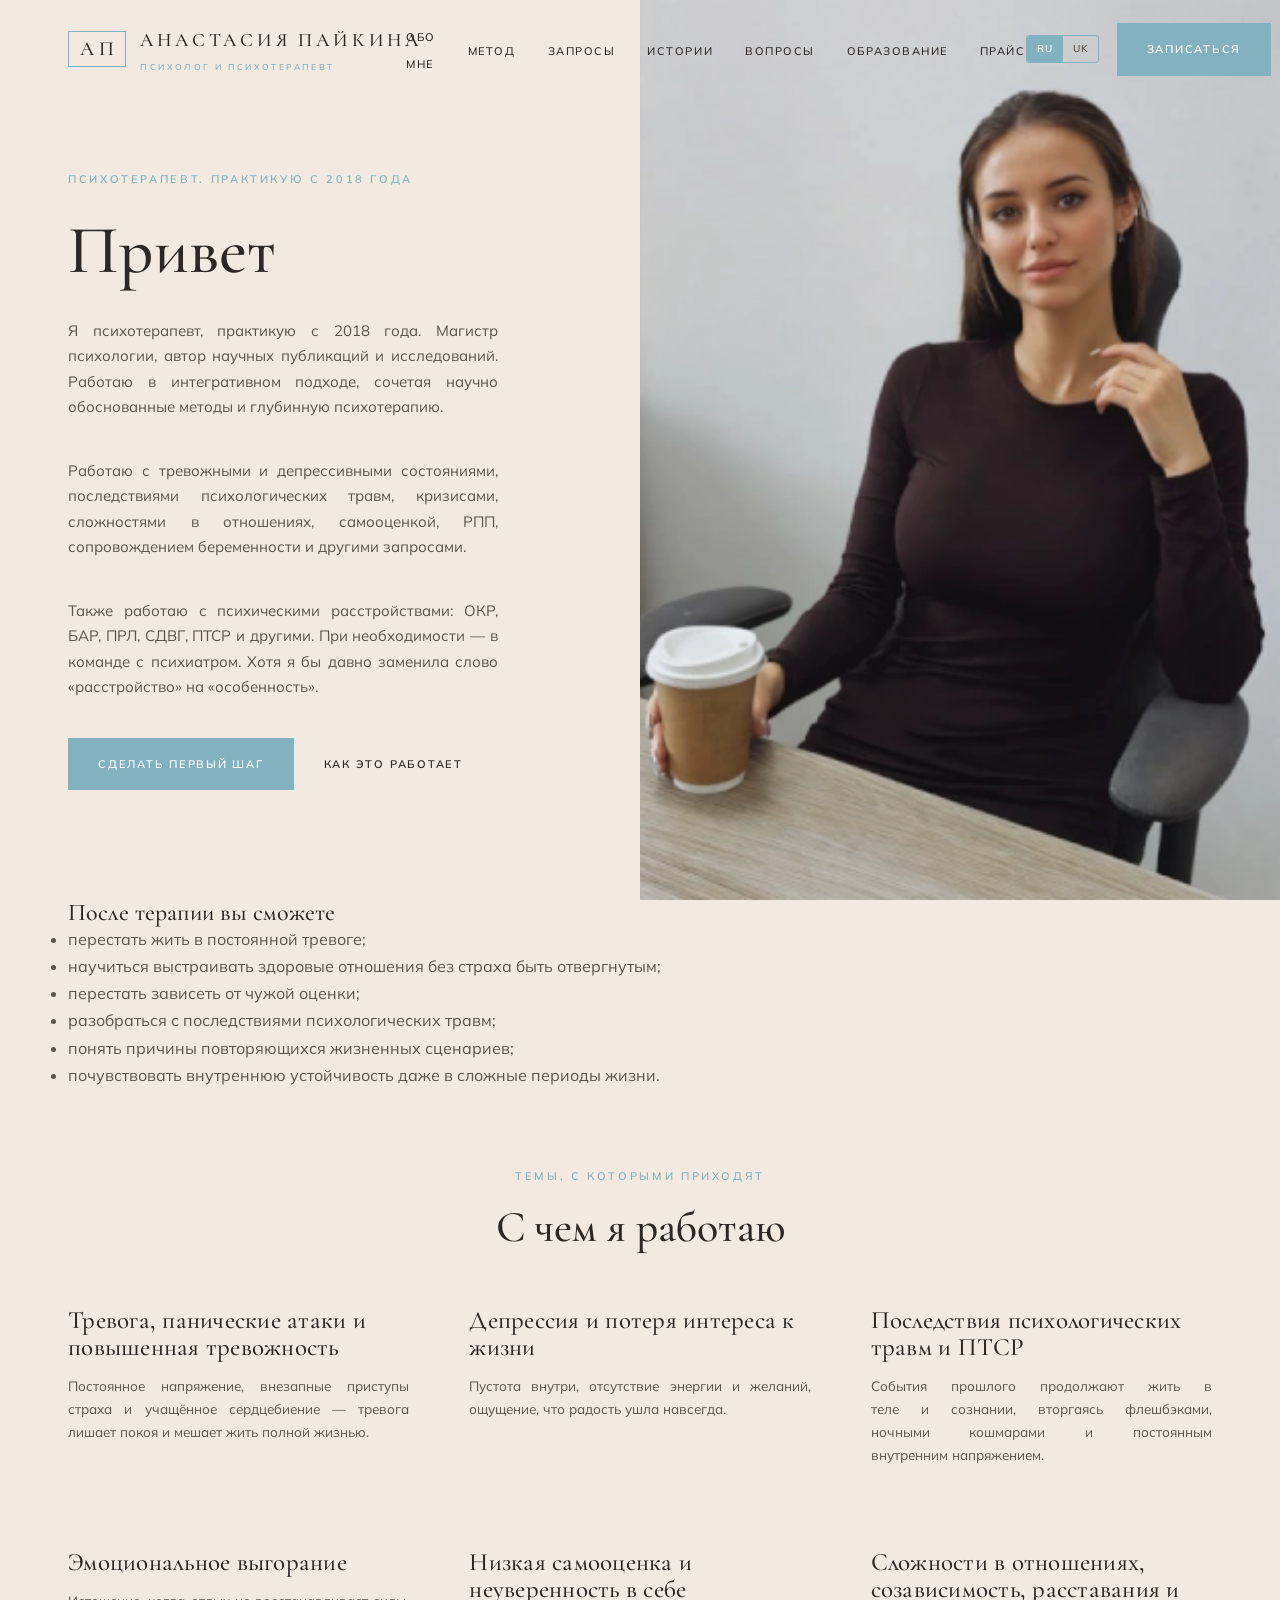
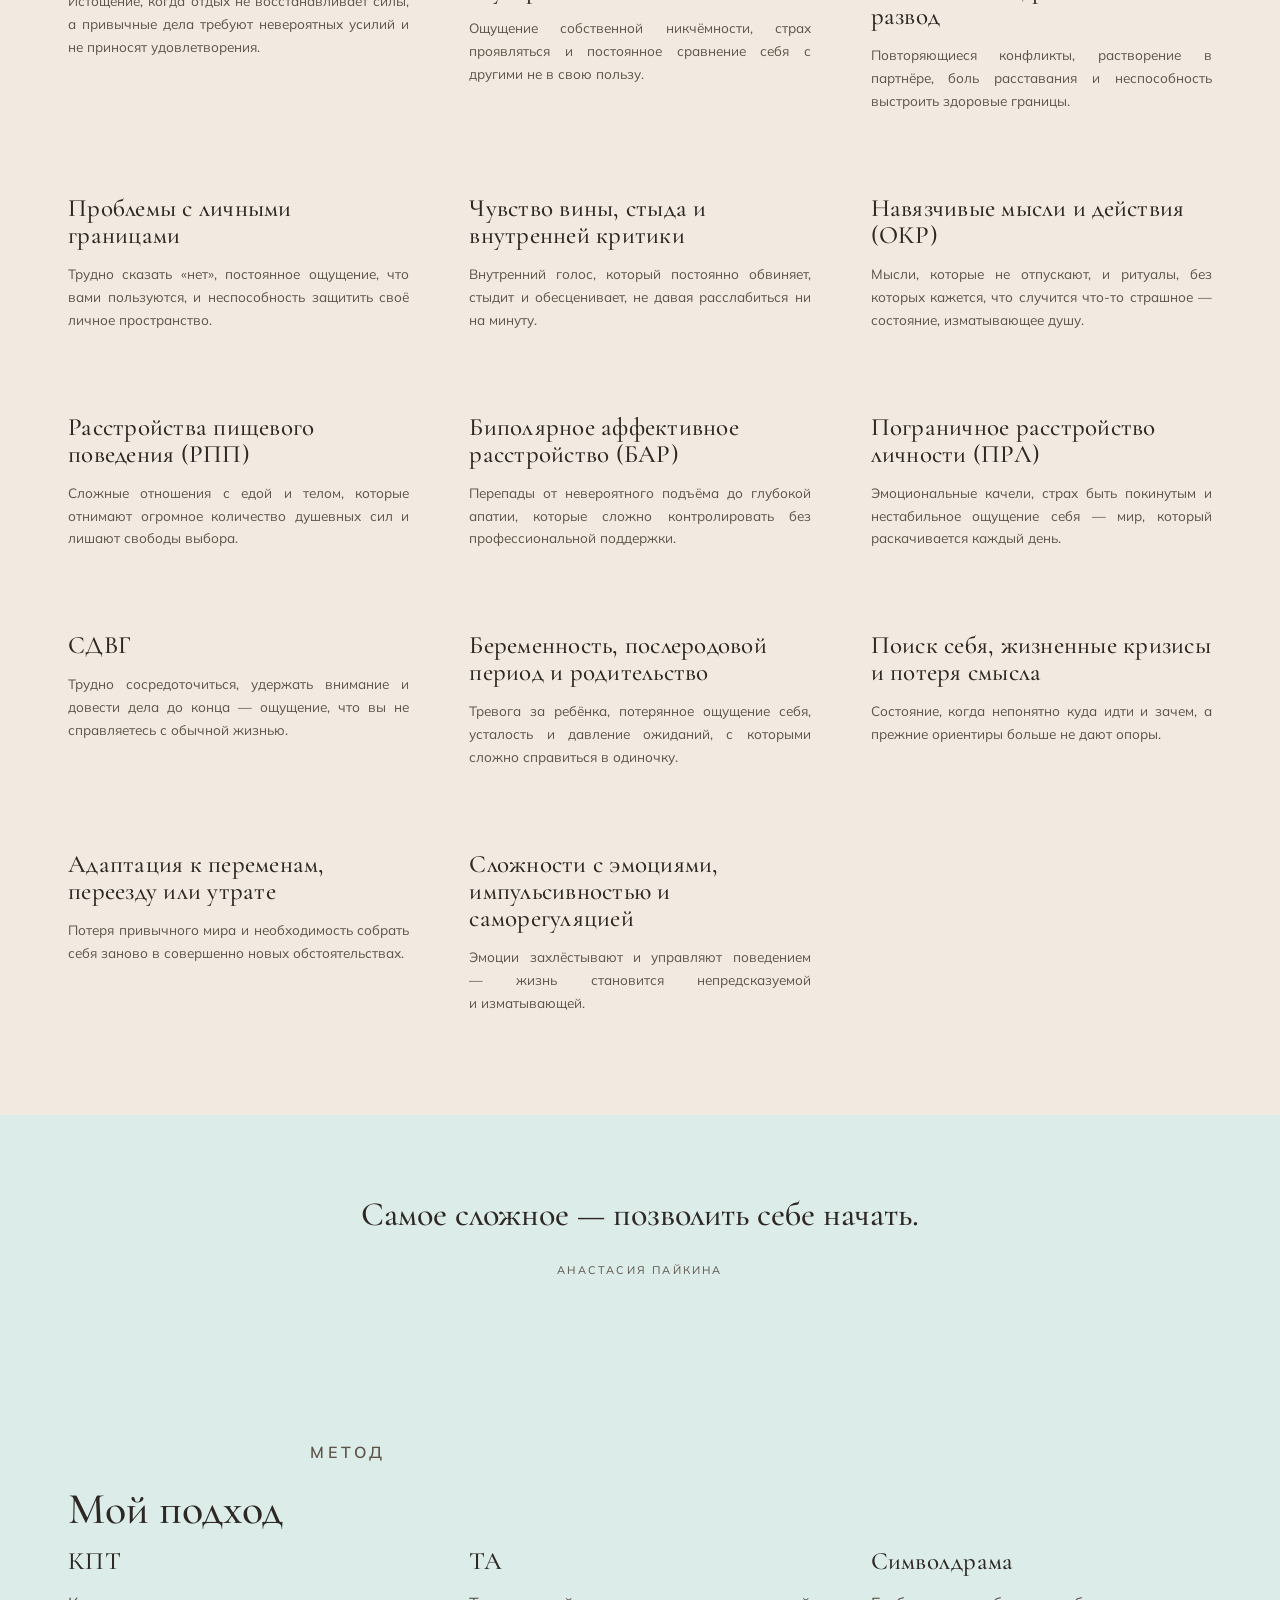
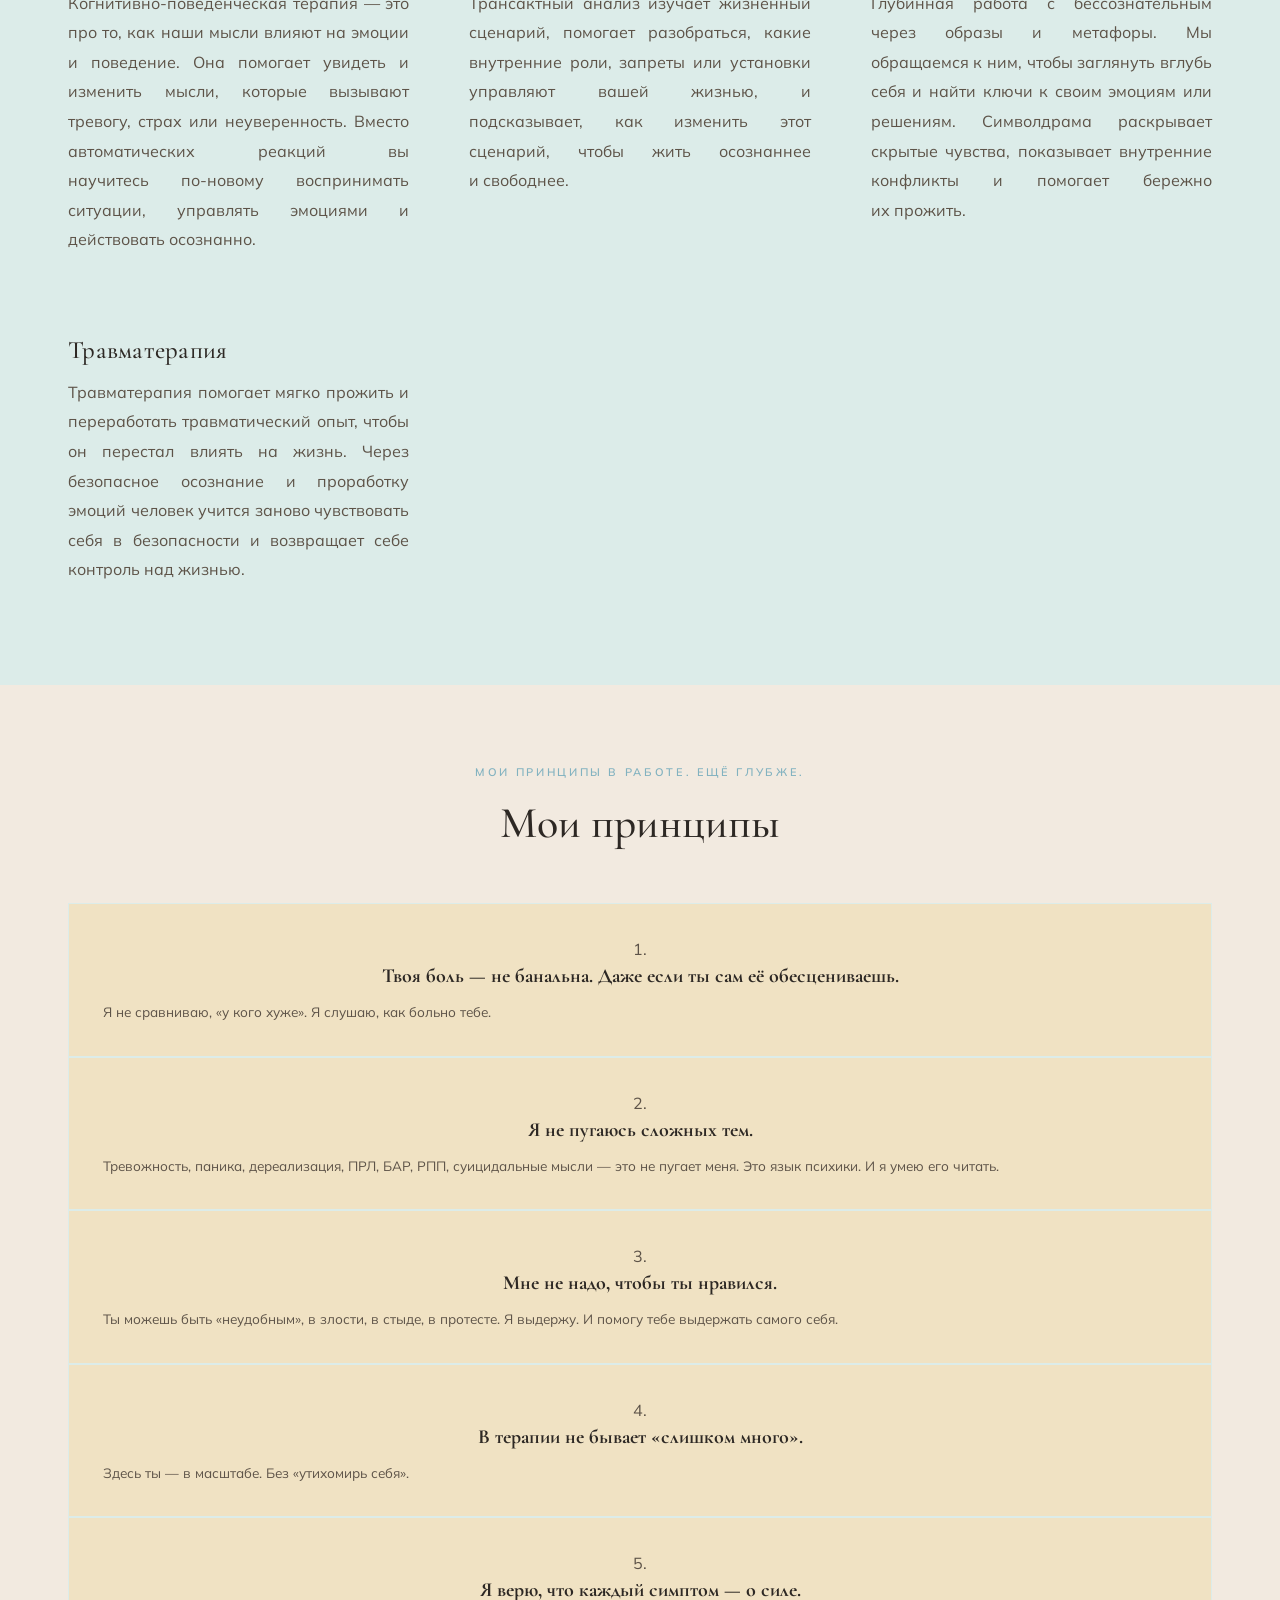
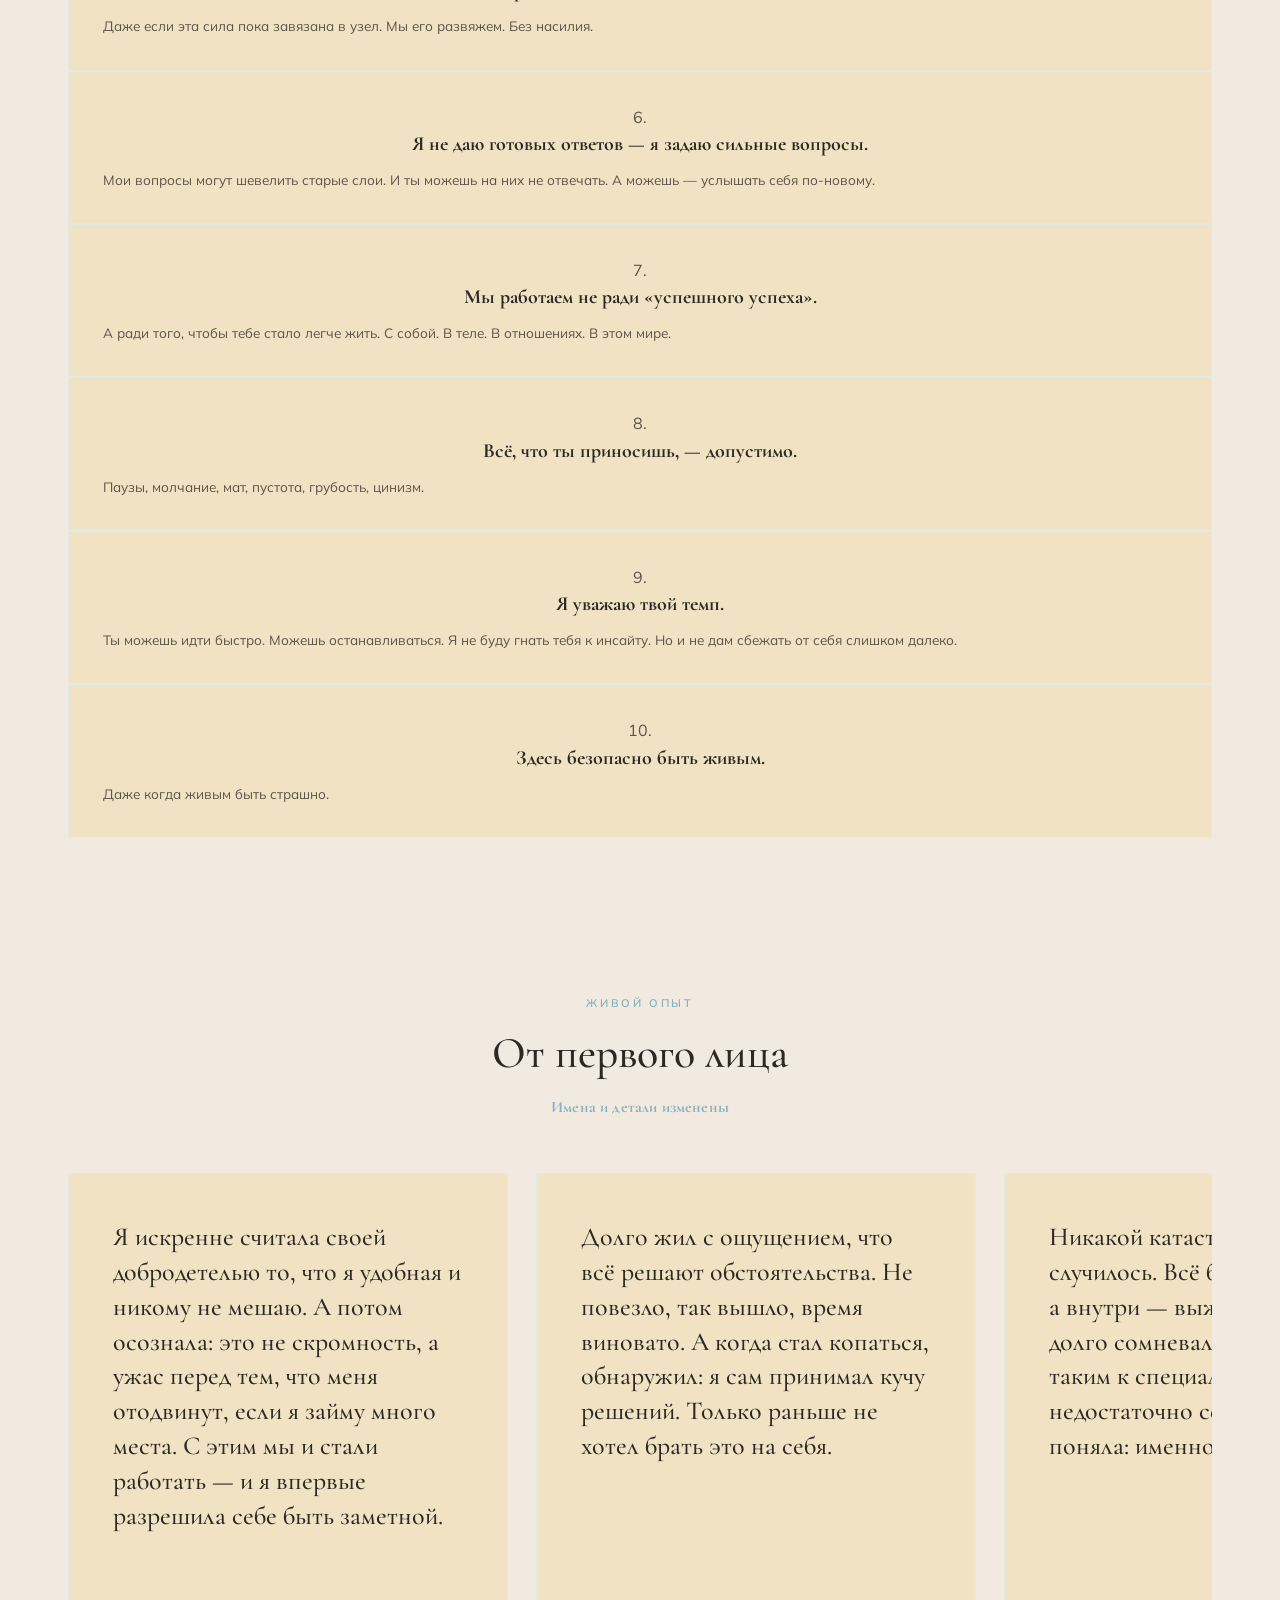
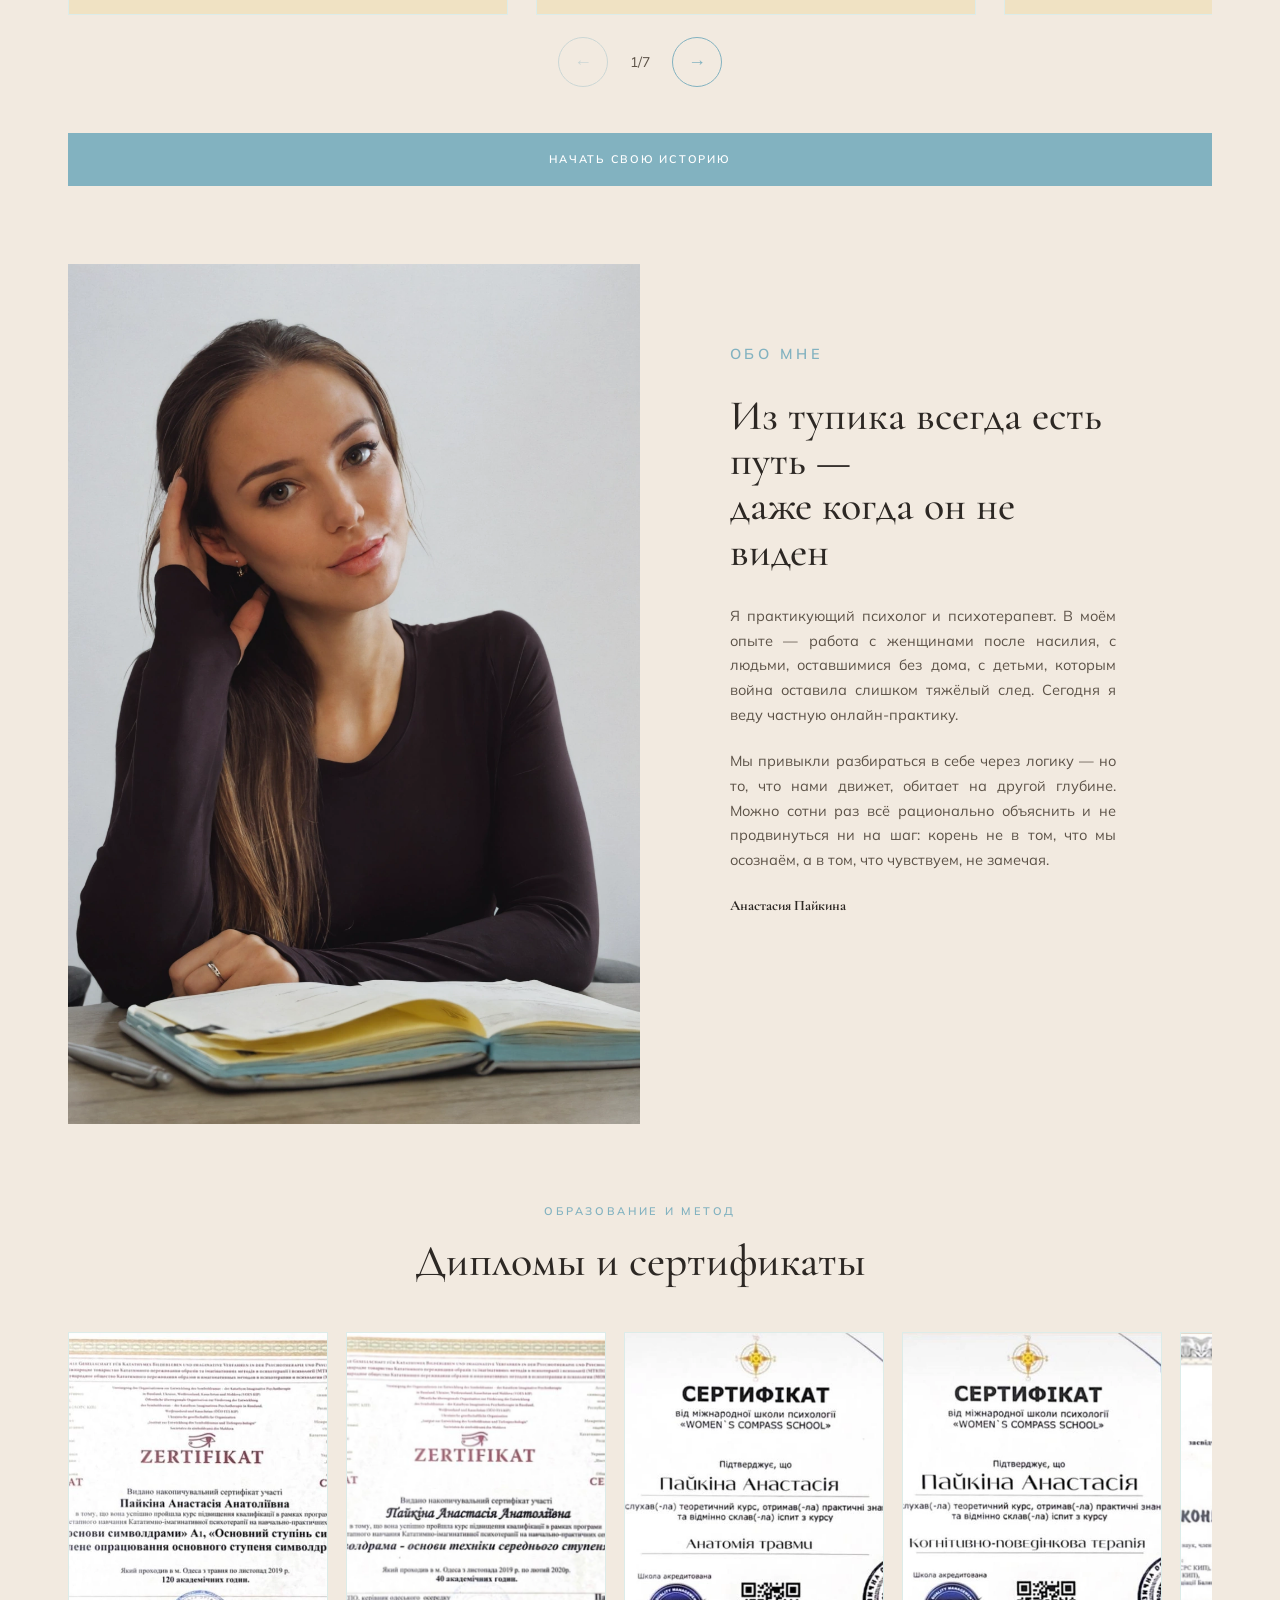
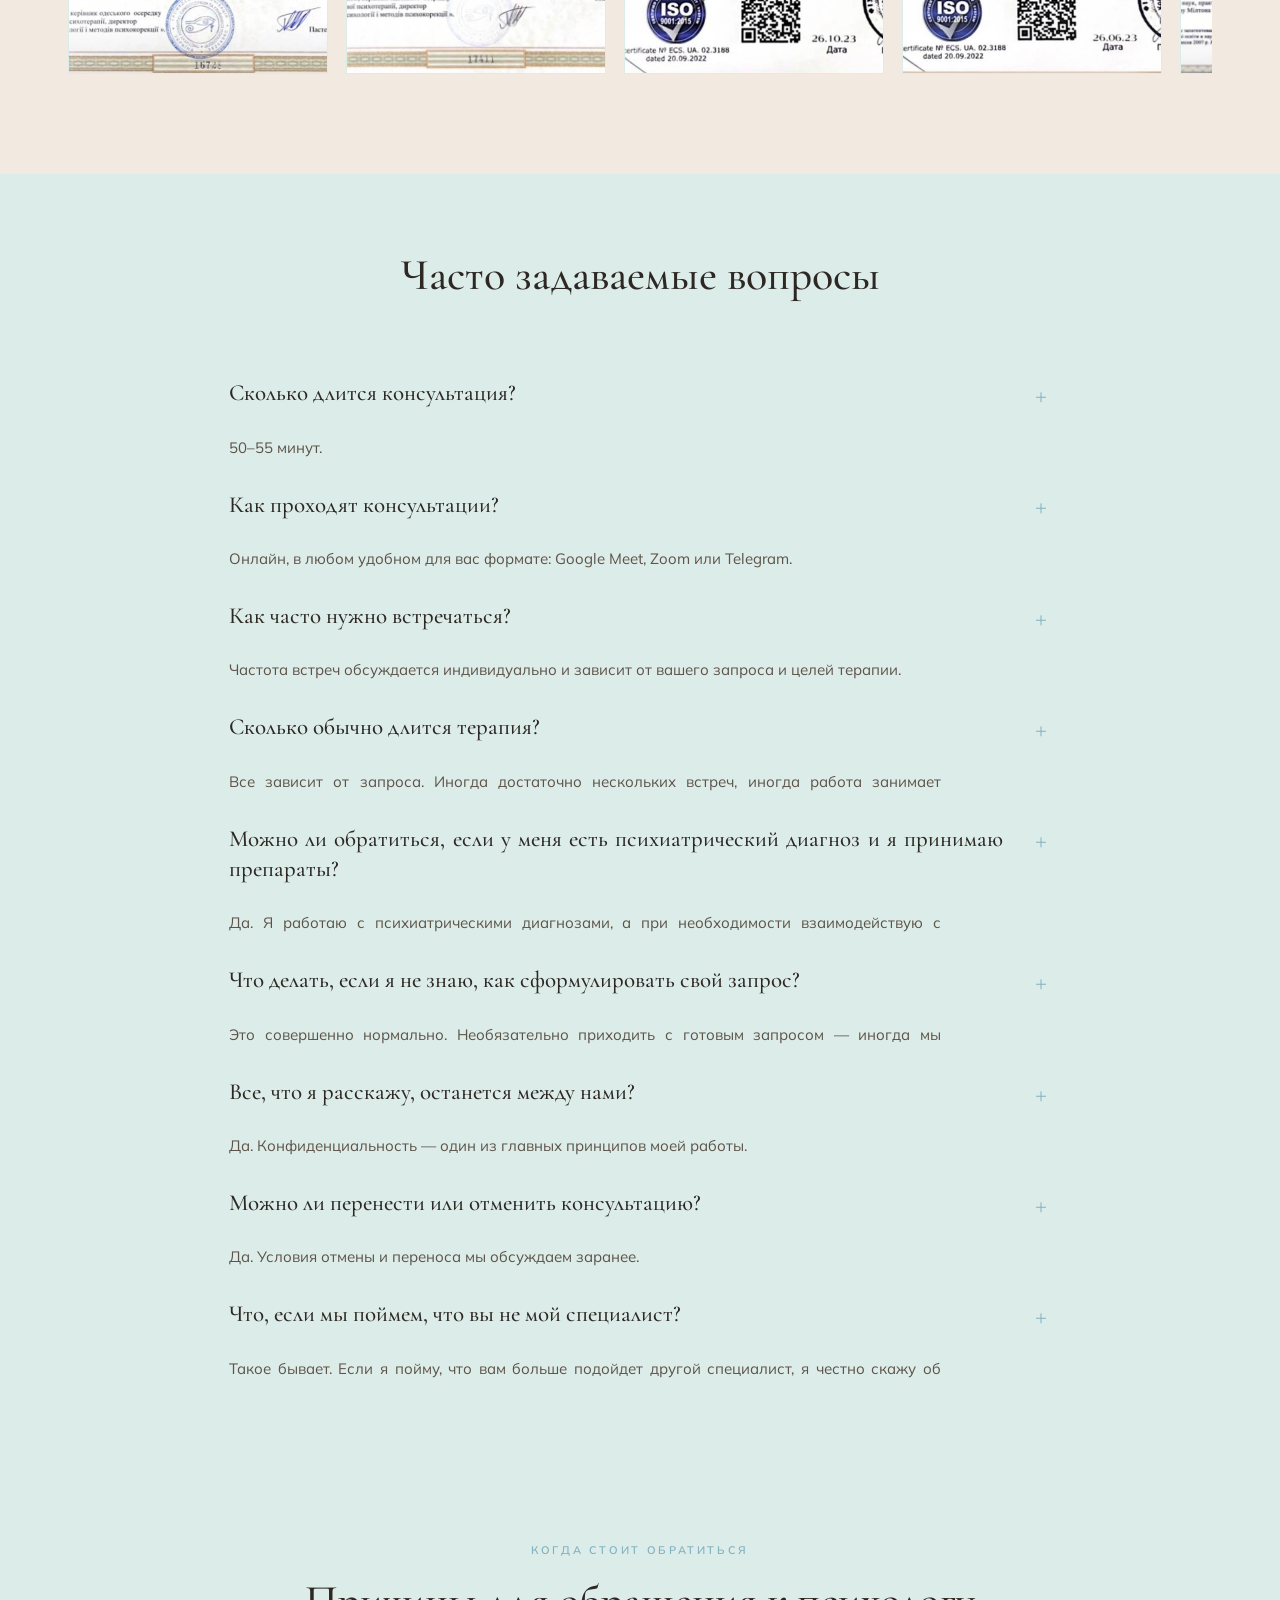
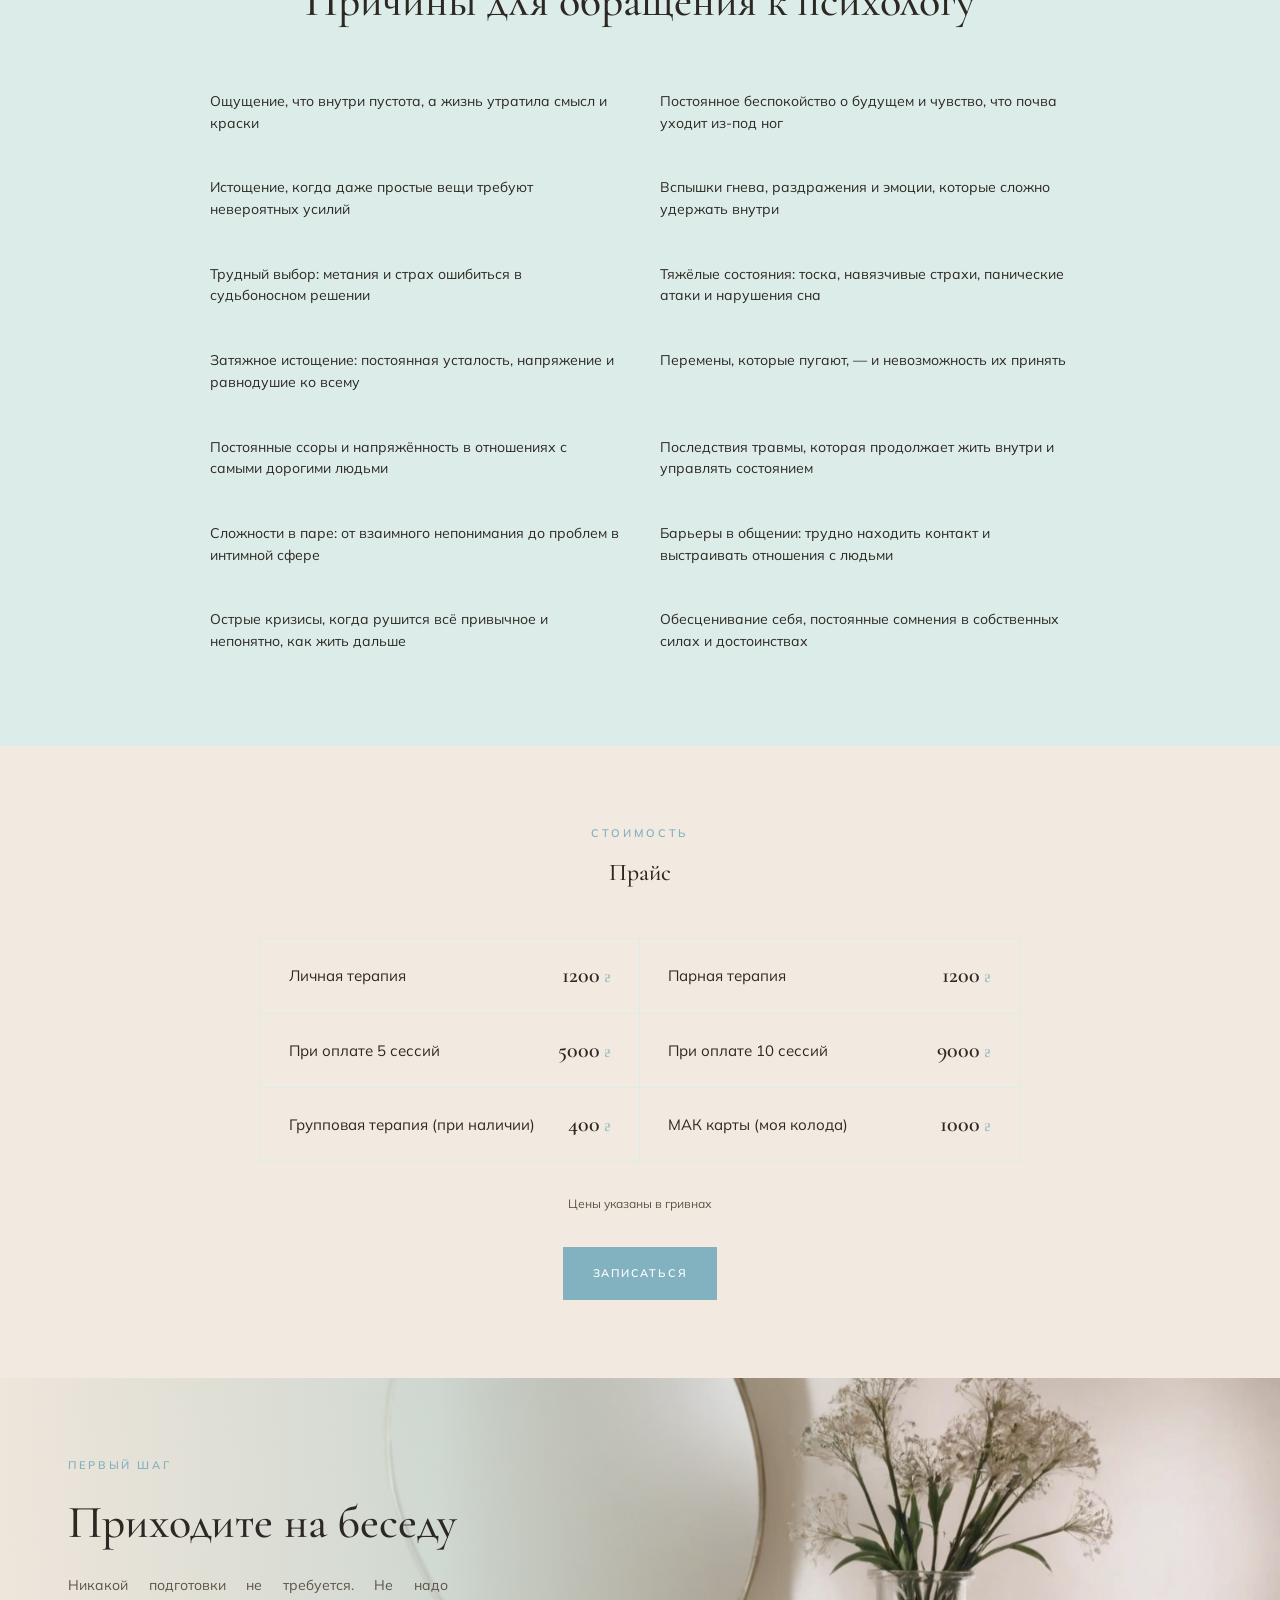
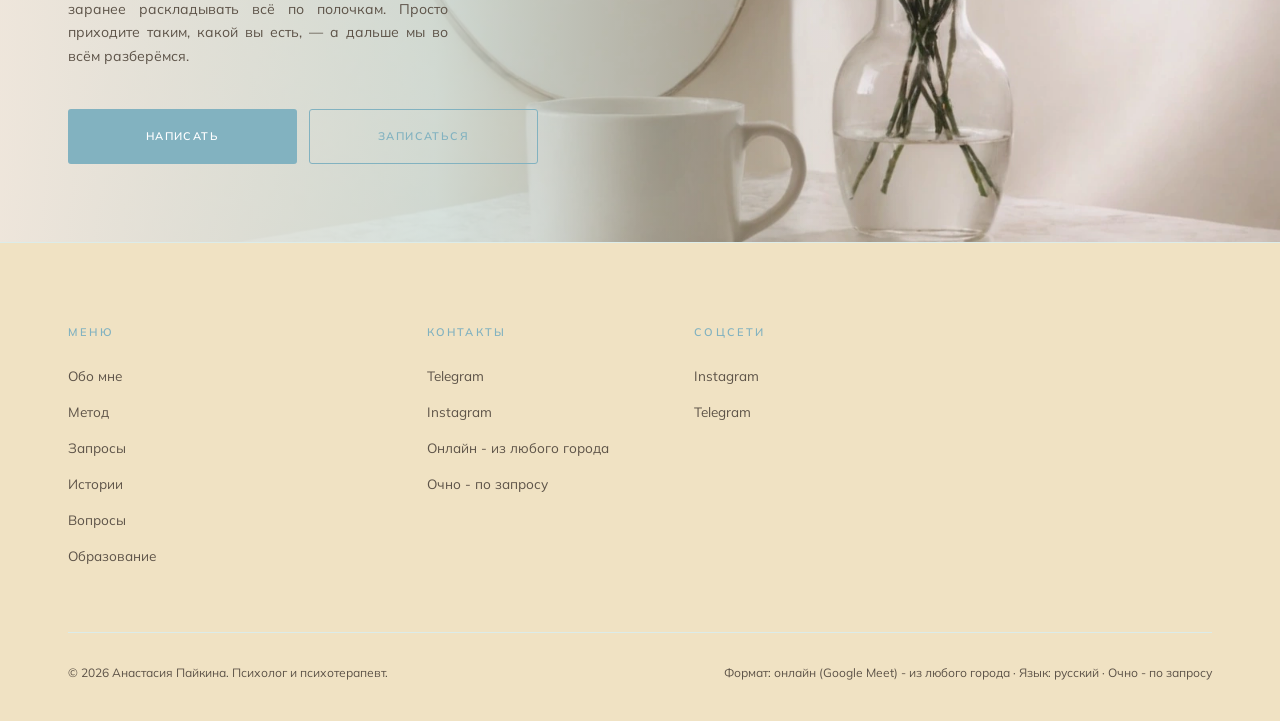
==== commit ebdd3eb7: "faq" ====
--- a/index.html
+++ b/index.html
@@ -365,48 +365,48 @@
     <dl class="faq-list">
 
       <div class="faq-item">
-        <dt><button class="faq-q" aria-expanded="false" data-i18n="faq.q1">Символдрама?</button></dt>
-        <dd class="faq-a" data-i18n="faq.a1">Глубинная работа с бессознательным через образы и метафоры. Идем в образы и метафоры, которые помогают заглянуть в бессознательное и найти там ключи к своим эмоциям или решениям. Раскрывает скрытые чувства, показывает внутренние конфликты и помогает бережно их прожить.</dd>
-      </div>
-
-      <div class="faq-item">
-        <dt><button class="faq-q" aria-expanded="false" data-i18n="faq.q2">За этим стоит наука или что-то другое?</button></dt>
-        <dd class="faq-a" data-i18n="faq.a2">Это клинический метод психотерапии с полувековой историей. Кататимно-имагинативную психотерапию создал немецкий психиатр Ханскарл Лёйнер в 1950-х, и с тех пор она применяется в клинической практике. Существуют стандарты обучения, профессиональная сертификация и научные публикации.</dd>
-      </div>
-
-      <div class="faq-item">
-        <dt><button class="faq-q" aria-expanded="false" data-i18n="faq.q3">Каким образом работа с образами решает жизненные трудности?</button></dt>
-        <dd class="faq-a" data-i18n="faq.a3">Корень трудности редко лежит на поверхности, где его ищет рациональный ум. Можно десятки раз всё себе проговорить и остаться в той же точке — потому что состоянием управляет не осознанная мысль, а глубинные слои, куда слова не проникают. Образ даёт к ним короткий доступ.</dd>
-      </div>
-
-      <div class="faq-item">
-        <dt><button class="faq-q" aria-expanded="false" data-i18n="faq.q4">Сколько понадобится встреч, прежде чем я замечу перемены?</button></dt>
-        <dd class="faq-a" data-i18n="faq.a4">Всё индивидуально. Точный ориентир я смогу дать только после того, как услышу вашу историю на ознакомительной беседе.</dd>
-      </div>
-
-      <div class="faq-item">
-        <dt><button class="faq-q" aria-expanded="false" data-i18n="faq.q6">Какая продолжительность одной сессии?</button></dt>
-        <dd class="faq-a" data-i18n="faq.a6">Один час. Встречи проходят онлайн.</dd>
-      </div>
-
-      <div class="faq-item">
-        <dt><button class="faq-q" aria-expanded="false" data-i18n="faq.q7">С какой периодичностью лучше встречаться?</button></dt>
-        <dd class="faq-a" data-i18n="faq.a7">Оптимально — раз в неделю.</dd>
-      </div>
-
-      <div class="faq-item">
-        <dt><button class="faq-q" aria-expanded="false" data-i18n="faq.q8">На каком языке идут сессии?</button></dt>
-        <dd class="faq-a" data-i18n="faq.a8">На русском или украинском — как вам удобнее.</dd>
-      </div>
-
-      <div class="faq-item">
-        <dt><button class="faq-q" aria-expanded="false" data-i18n="faq.q9">Насколько это конфиденциально?</button></dt>
-        <dd class="faq-a" data-i18n="faq.a9">Абсолютно. Всё, что звучит на наших встречах и в переписке, не выходит за пределы кабинета.</dd>
-      </div>
-
-      <div class="faq-item">
-        <dt><button class="faq-q" aria-expanded="false" data-i18n="faq.q10">Если я не могу точно сформулировать, что со мной, — можно всё равно обратиться?</button></dt>
-        <dd class="faq-a" data-i18n="faq.a10">Разумеется. Не нужно заранее раскладывать всё по полочкам. Можно прийти как есть, а разбираться будем уже вместе.</dd>
+        <dt><button class="faq-q" aria-expanded="false" data-i18n="faq.q1">Сколько длится консультация?</button></dt>
+        <dd class="faq-a" data-i18n="faq.a1">50–55 минут.</dd>
+      </div>
+
+      <div class="faq-item">
+        <dt><button class="faq-q" aria-expanded="false" data-i18n="faq.q2">Как проходят консультации?</button></dt>
+        <dd class="faq-a" data-i18n="faq.a2">Онлайн, в любом удобном для вас формате: Google Meet, Zoom или Telegram.</dd>
+      </div>
+
+      <div class="faq-item">
+        <dt><button class="faq-q" aria-expanded="false" data-i18n="faq.q3">Как часто нужно встречаться?</button></dt>
+        <dd class="faq-a" data-i18n="faq.a3">Частота встреч обсуждается индивидуально и зависит от вашего запроса и целей терапии.</dd>
+      </div>
+
+      <div class="faq-item">
+        <dt><button class="faq-q" aria-expanded="false" data-i18n="faq.q4">Сколько обычно длится терапия?</button></dt>
+        <dd class="faq-a" data-i18n="faq.a4">Все зависит от запроса. Иногда достаточно нескольких встреч, иногда работа занимает несколько месяцев или дольше. После первых сессий обычно уже можно понять примерное направление и формат терапии.</dd>
+      </div>
+
+      <div class="faq-item">
+        <dt><button class="faq-q" aria-expanded="false" data-i18n="faq.q5">Можно ли обратиться, если у меня есть психиатрический диагноз и я принимаю препараты?</button></dt>
+        <dd class="faq-a" data-i18n="faq.a5">Да. Я работаю с психиатрическими диагнозами, а при необходимости взаимодействую с психиатром. Медикаментозное лечение не мешает психотерапии — эти подходы часто дополняют друг друга.</dd>
+      </div>
+
+      <div class="faq-item">
+        <dt><button class="faq-q" aria-expanded="false" data-i18n="faq.q6">Что делать, если я не знаю, как сформулировать свой запрос?</button></dt>
+        <dd class="faq-a" data-i18n="faq.a6">Это совершенно нормально. Необязательно приходить с готовым запросом — иногда мы формулируем его уже в процессе первой встречи.</dd>
+      </div>
+
+      <div class="faq-item">
+        <dt><button class="faq-q" aria-expanded="false" data-i18n="faq.q7">Все, что я расскажу, останется между нами?</button></dt>
+        <dd class="faq-a" data-i18n="faq.a7">Да. Конфиденциальность — один из главных принципов моей работы.</dd>
+      </div>
+
+      <div class="faq-item">
+        <dt><button class="faq-q" aria-expanded="false" data-i18n="faq.q8">Можно ли перенести или отменить консультацию?</button></dt>
+        <dd class="faq-a" data-i18n="faq.a8">Да. Условия отмены и переноса мы обсуждаем заранее.</dd>
+      </div>
+
+      <div class="faq-item">
+        <dt><button class="faq-q" aria-expanded="false" data-i18n="faq.q9">Что, если мы поймем, что вы не мой специалист?</button></dt>
+        <dd class="faq-a" data-i18n="faq.a9">Такое бывает. Если я пойму, что вам больше подойдет другой специалист, я честно скажу об этом и, по возможности, порекомендую коллегу.</dd>
       </div>
 
     </dl>
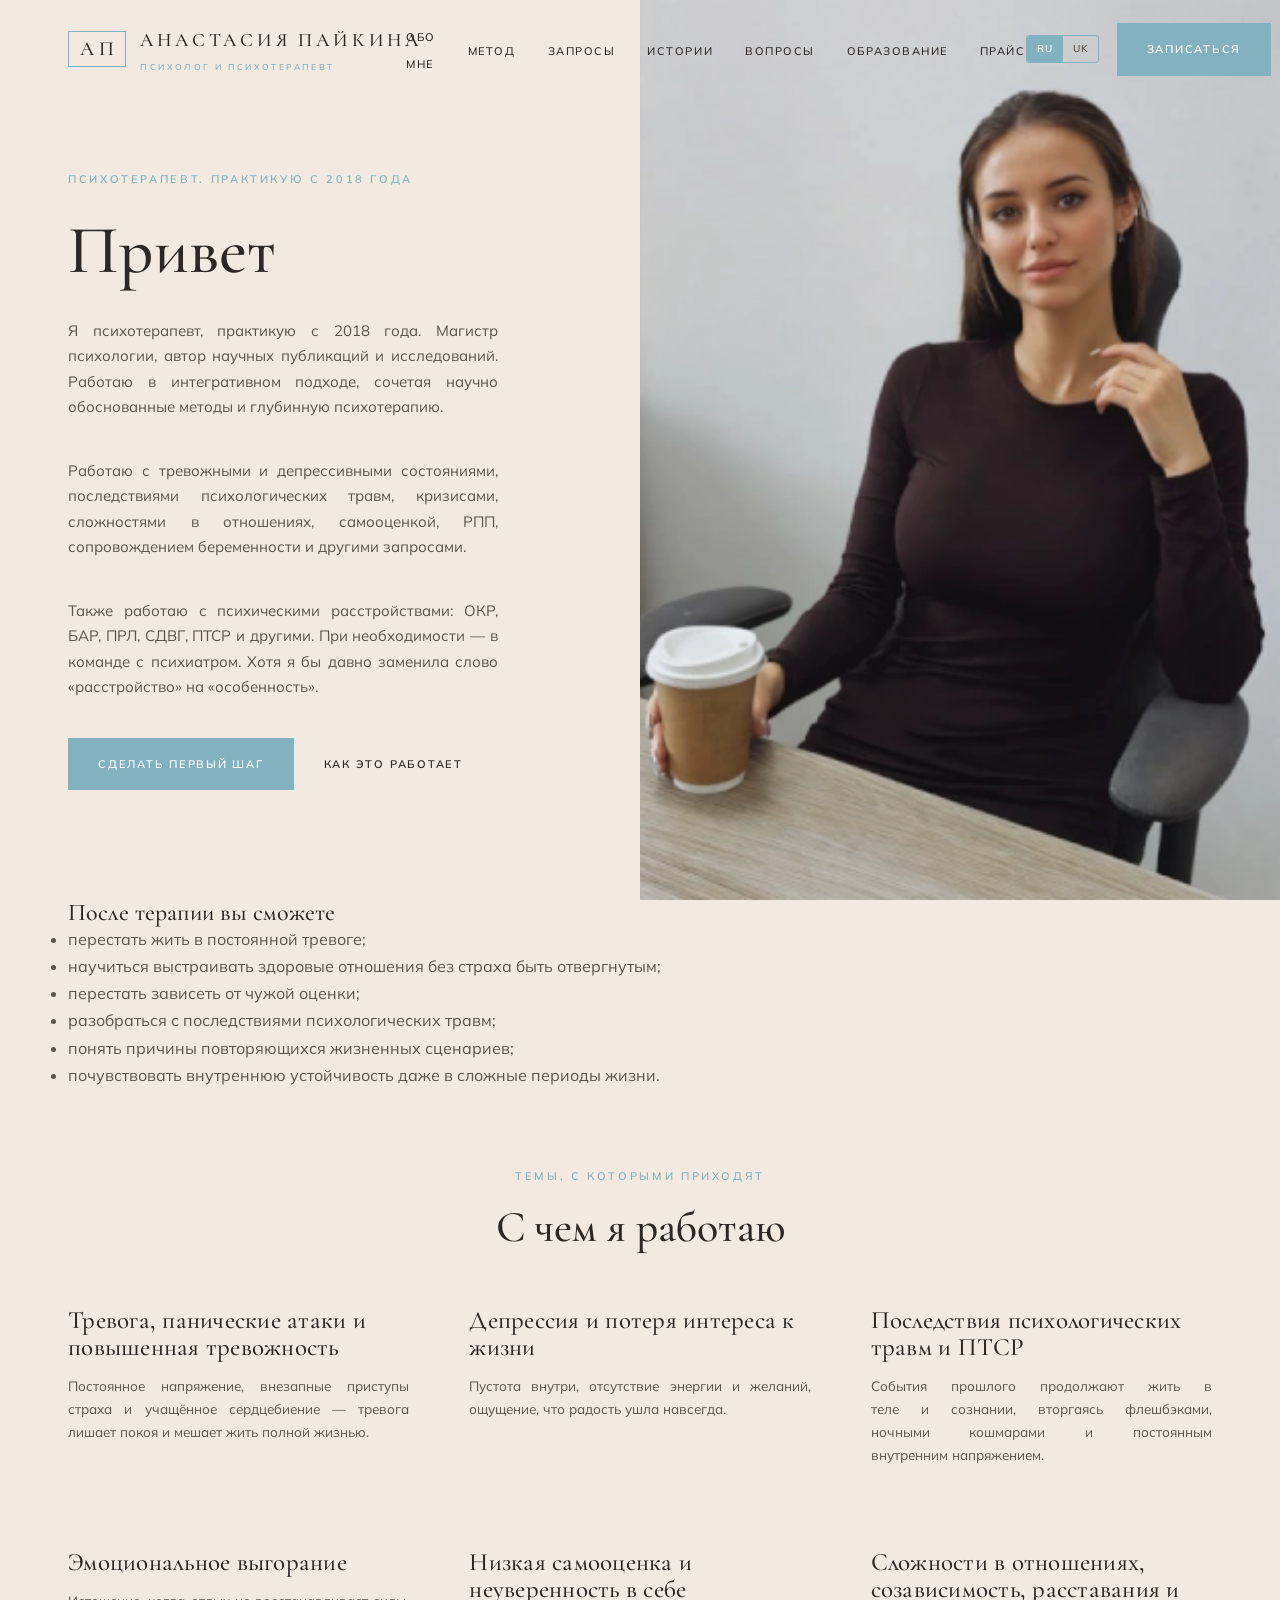
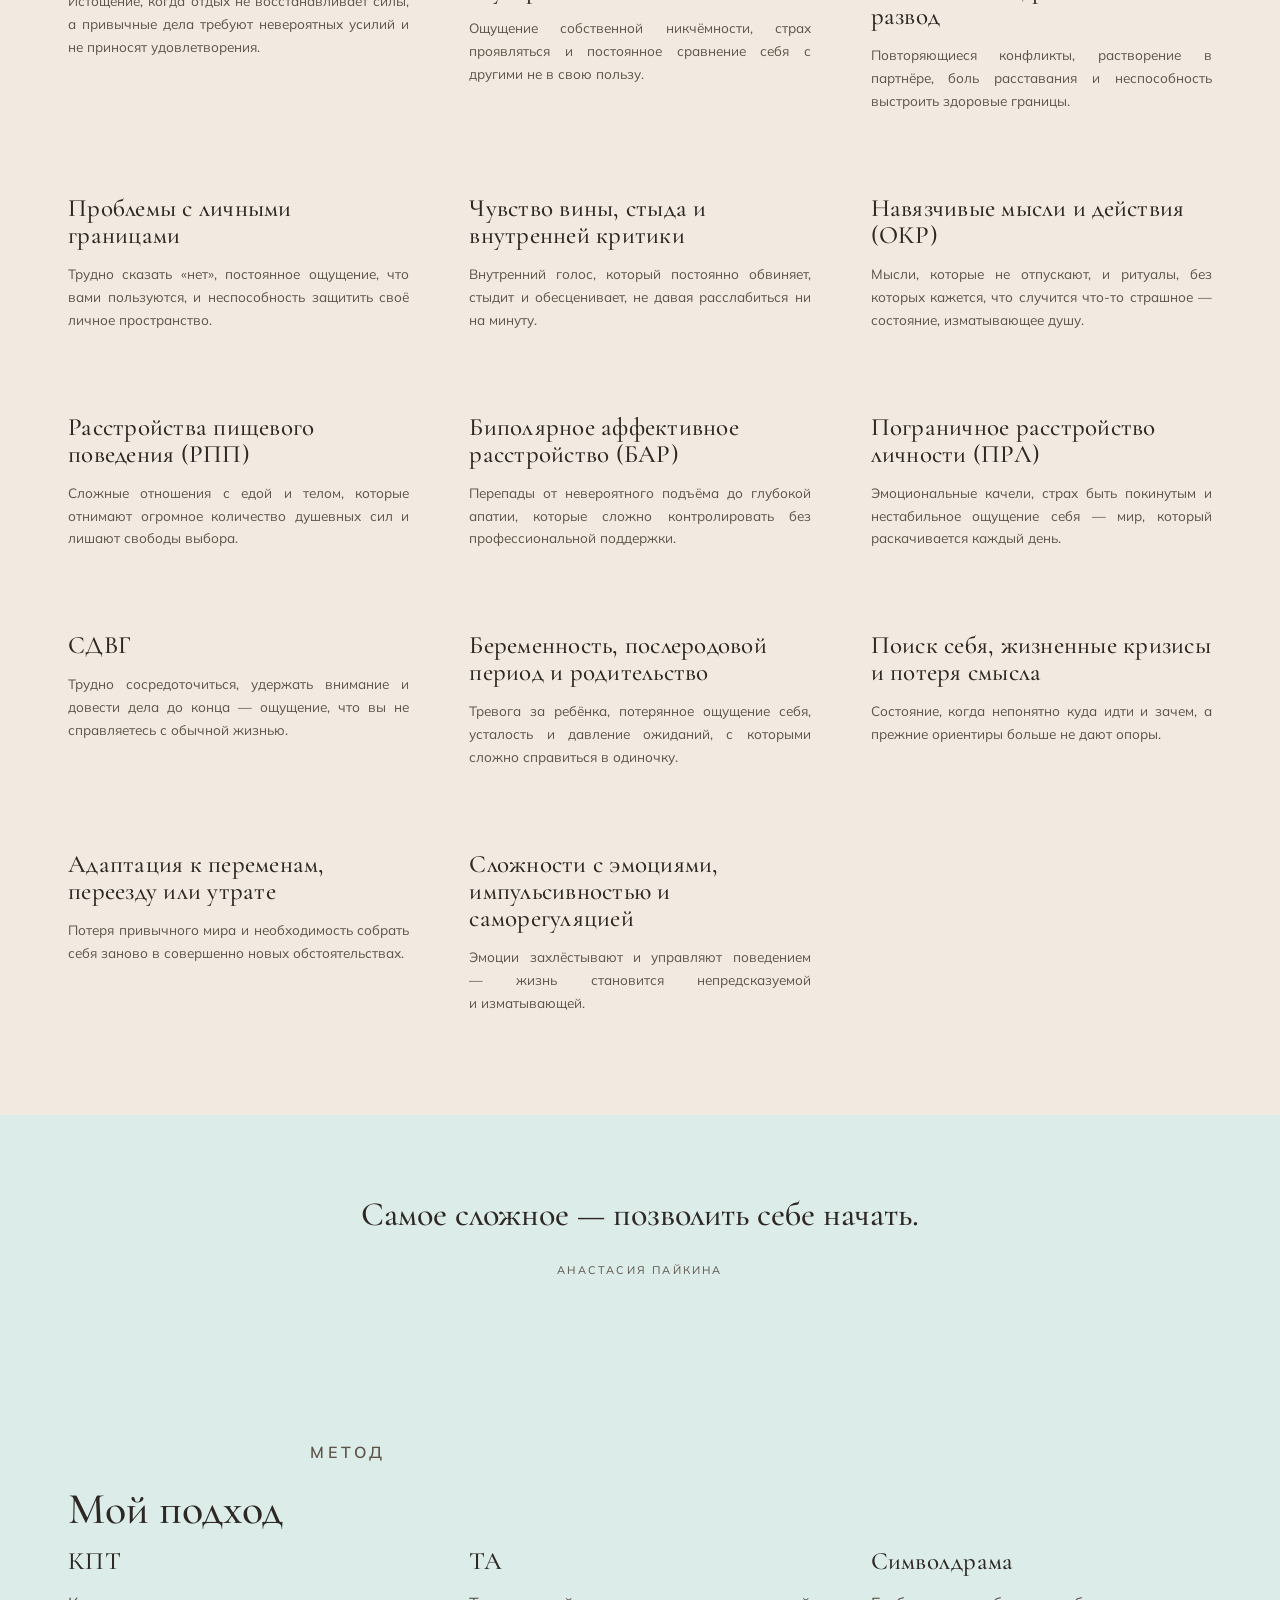
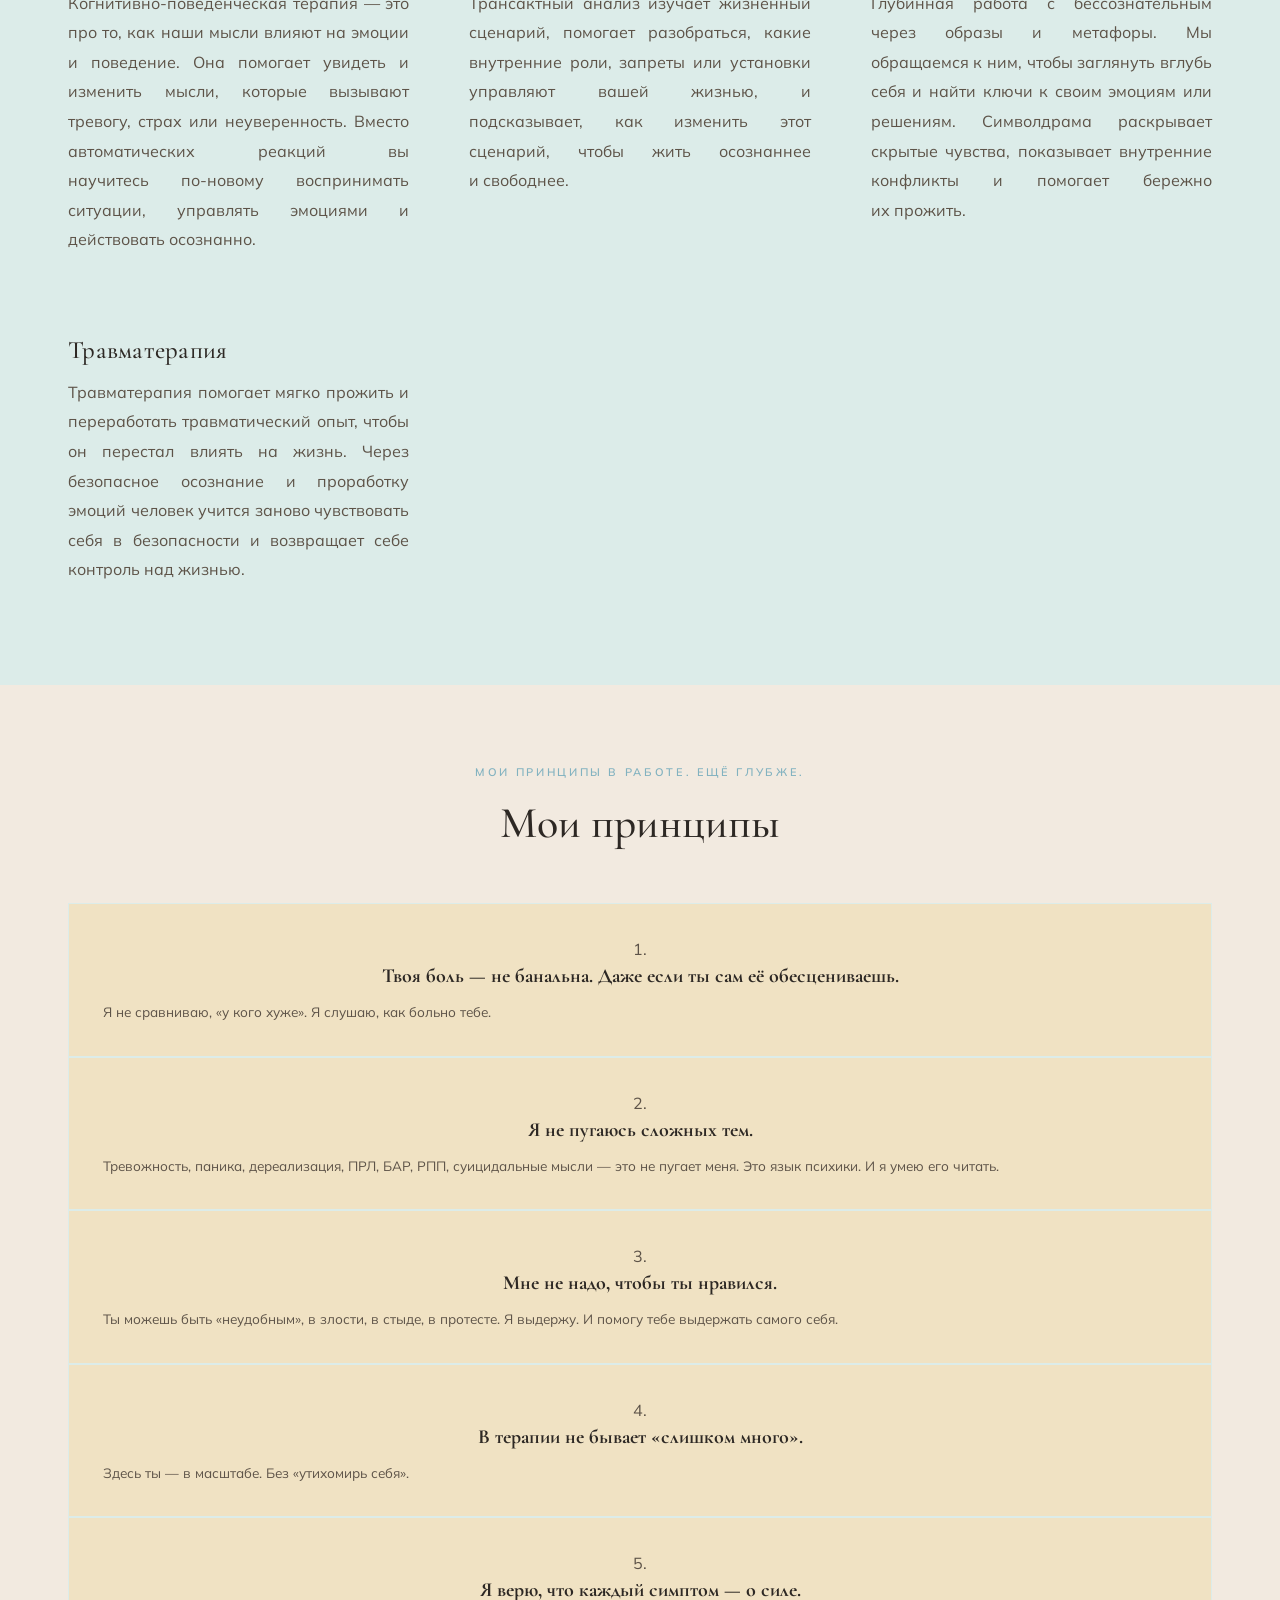
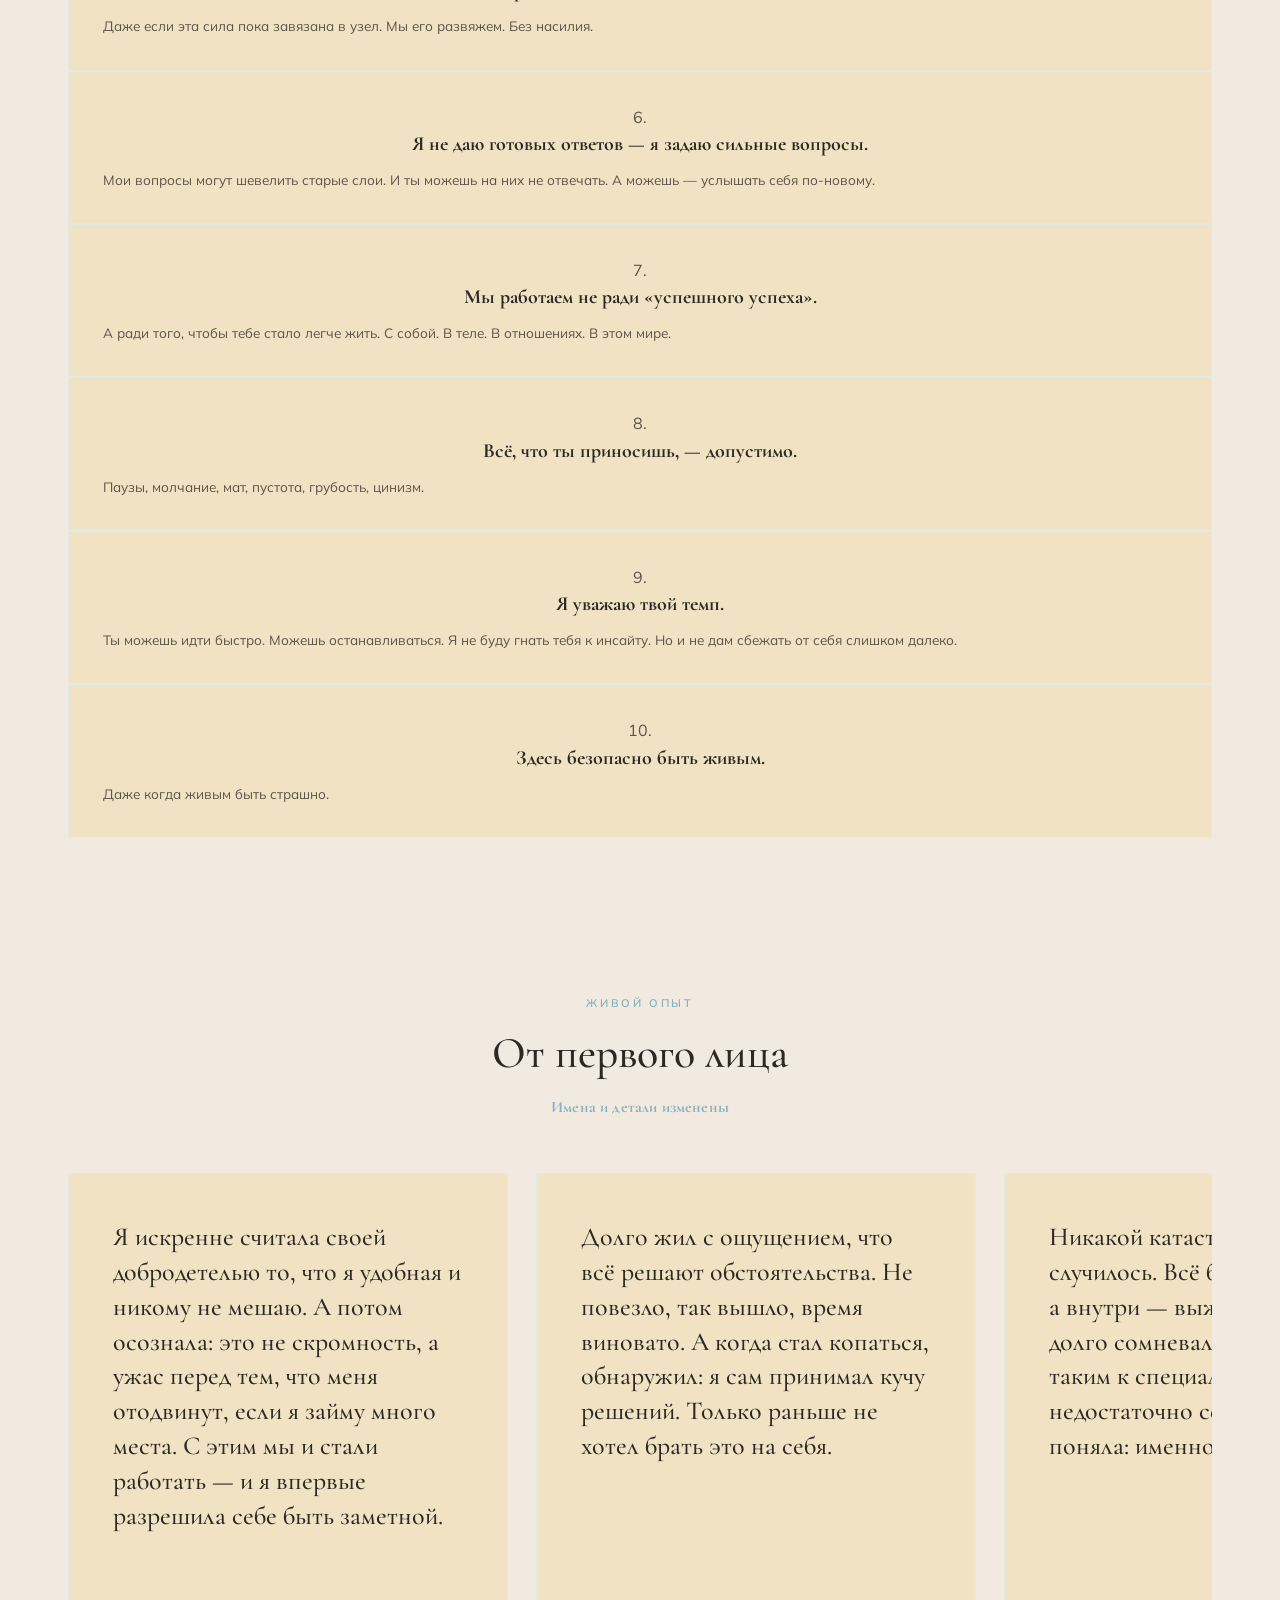
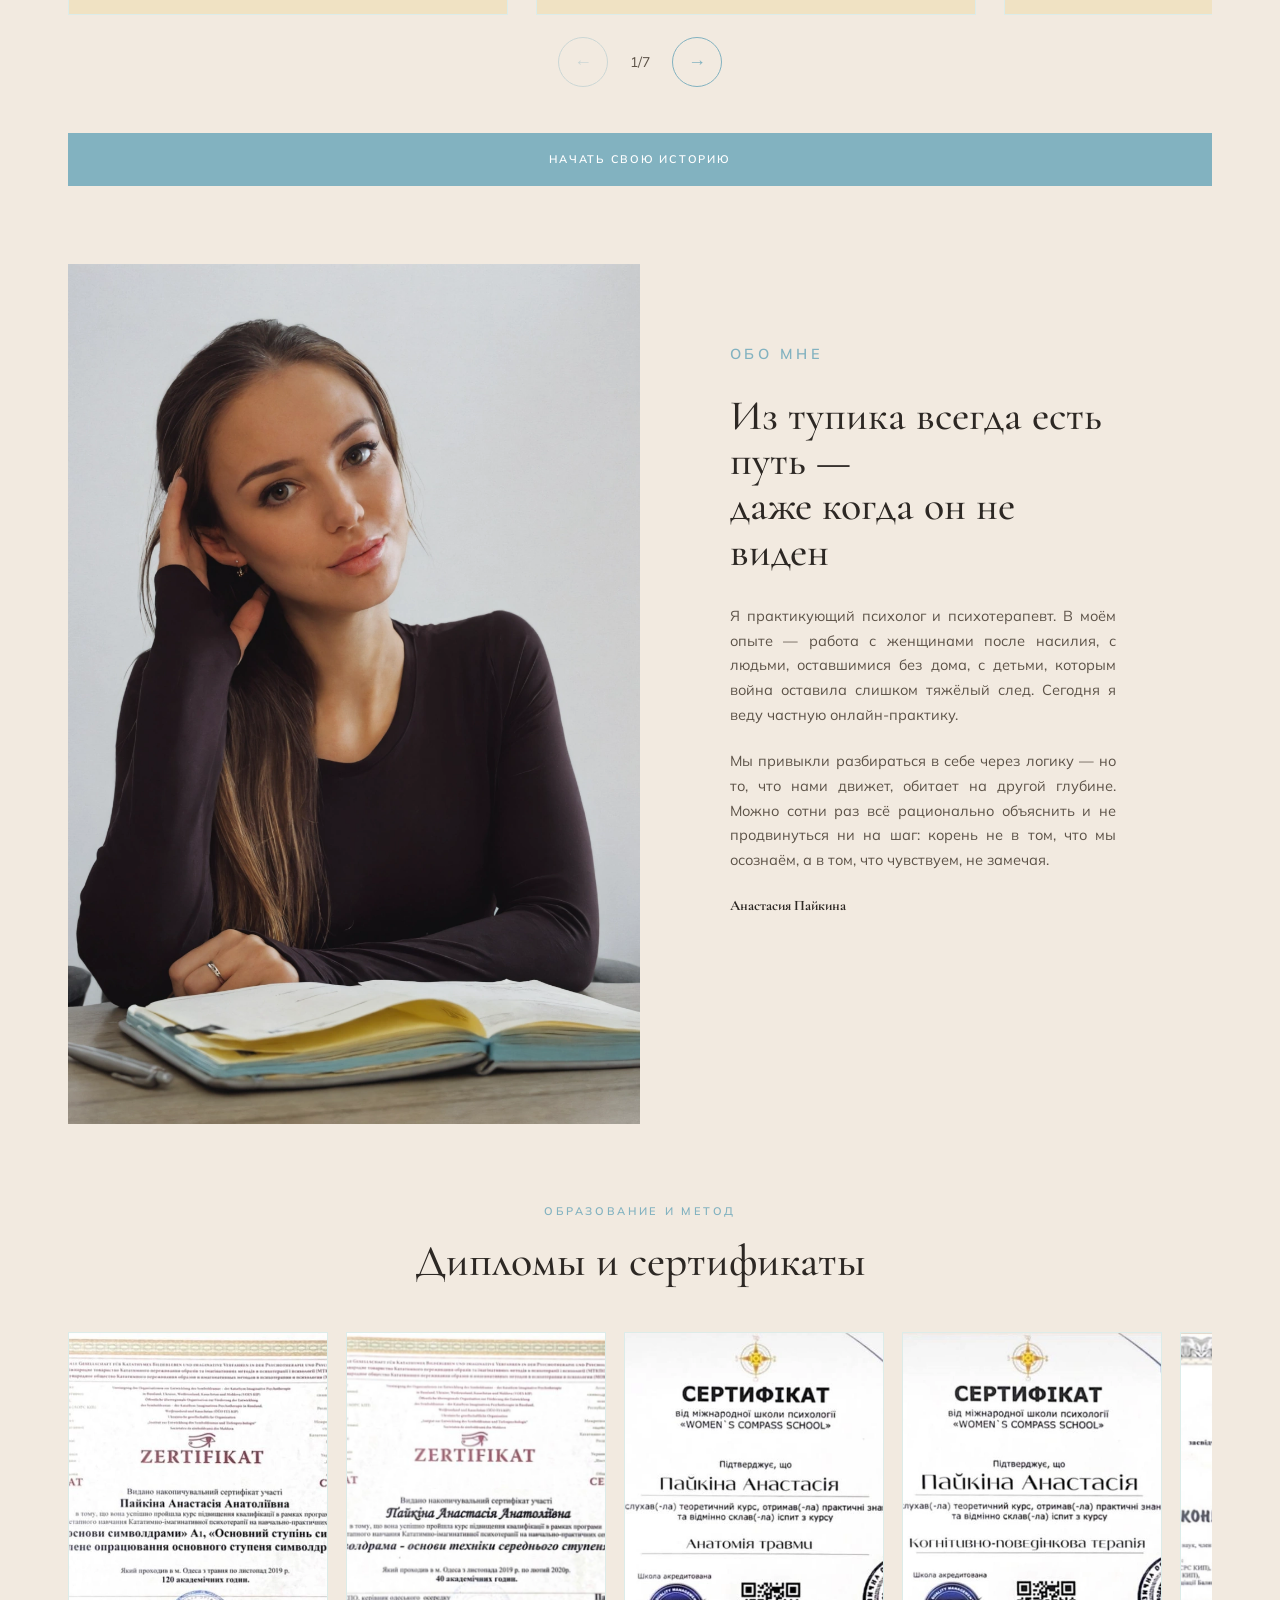
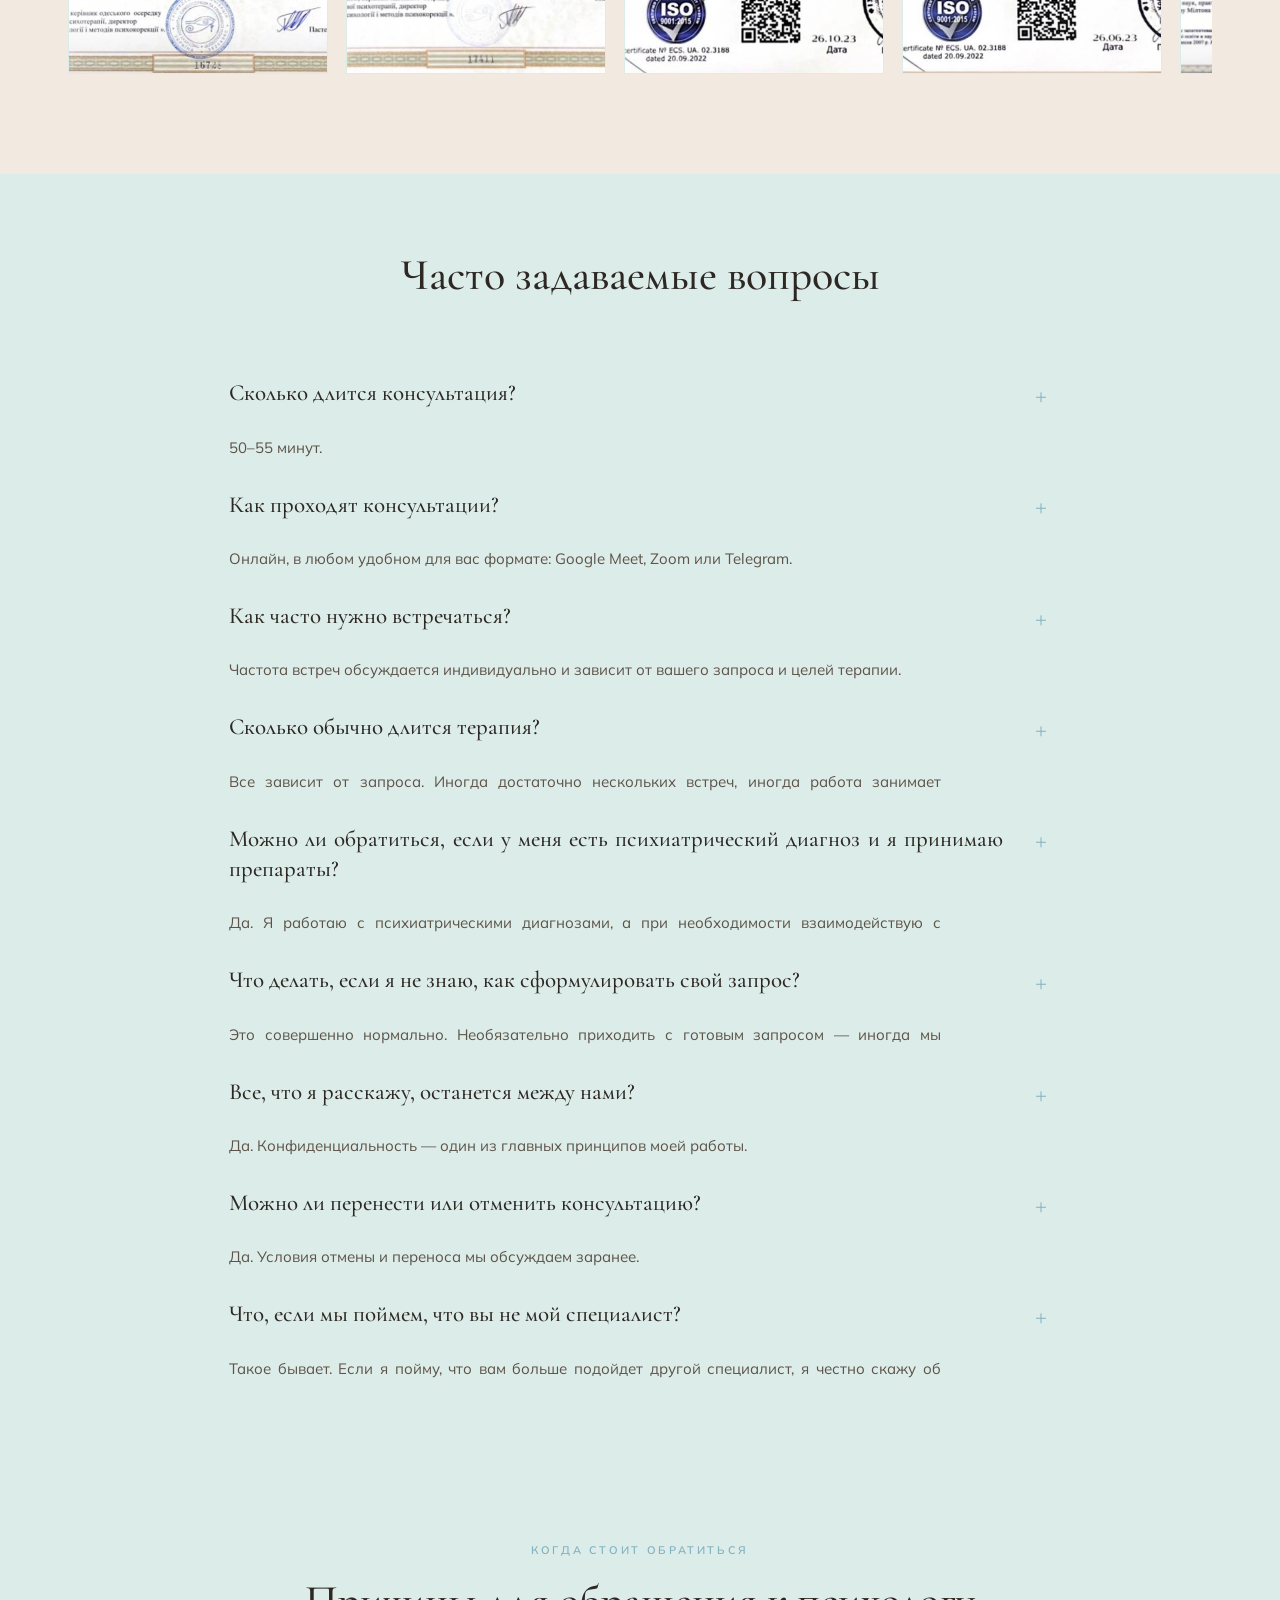
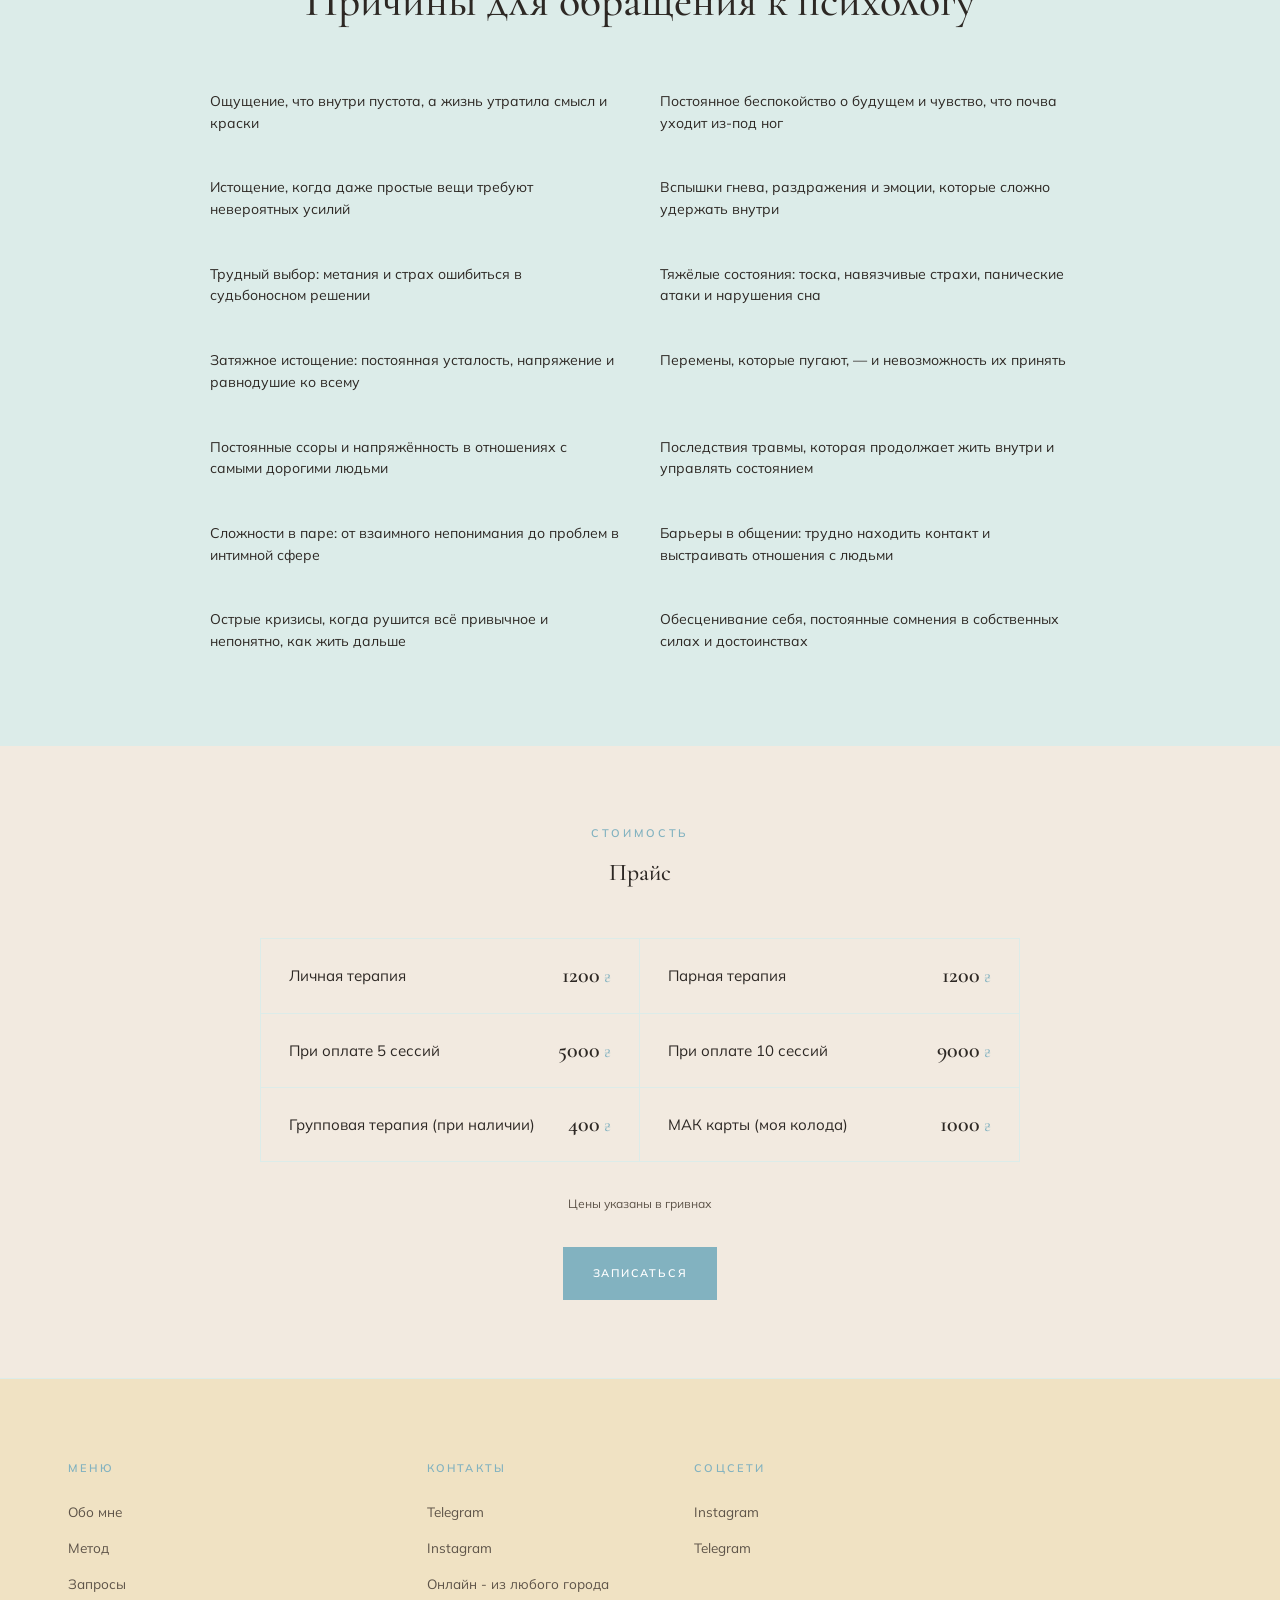
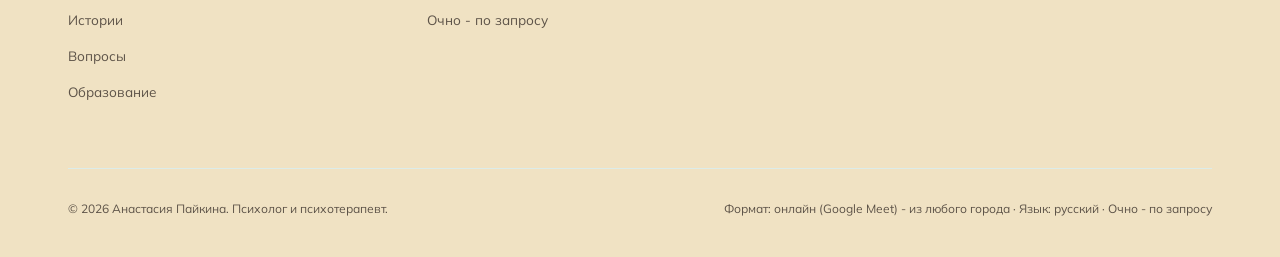
==== commit 97ecba73: "cta end remove" ====
--- a/index.html
+++ b/index.html
@@ -65,7 +65,7 @@
 <link rel="preload" as="image" href="images/hero.webp" imagesrcset="images/hero-800.webp 800w, images/hero-1200.webp 1200w, images/hero.webp 1600w" imagesizes="(max-width: 980px) 100vw, 50vw" fetchpriority="high" />
 <link rel="preload" as="style" href="https://fonts.googleapis.com/css2?family=Cormorant+Garamond:ital,wght@0,400;0,500;0,600;1,400;1,500;1,600&family=Mulish:wght@300;400;500;600&display=swap" onload="this.onload=null;this.rel='stylesheet'" />
 <noscript><link rel="stylesheet" href="https://fonts.googleapis.com/css2?family=Cormorant+Garamond:ital,wght@0,400;0,500;0,600;1,400;1,500;1,600&family=Mulish:wght@300;400;500;600&display=swap" /></noscript>
-<link rel="stylesheet" href="styles/main.css" />
+<link rel="stylesheet" href="styles/main.css?v=3" />
 </head>
 <body>
 
@@ -102,7 +102,7 @@
         <button data-lang="ru" aria-pressed="true" aria-label="Русский" class="active">RU</button>
         <button data-lang="uk" aria-pressed="false" aria-label="Українська">UK</button>
       </div>
-      <a href="#cta-end" class="btn btn-primary" data-i18n="cta.book">Записаться</a>
+      <a href="https://telegram.me/Paykina_your_psy" class="btn btn-primary" target="_blank" rel="noopener noreferrer" data-i18n="cta.book">Записаться</a>
     </div>
   </div>
   <div class="header-line"></div>
@@ -118,7 +118,7 @@
       <p class="hero-p" data-i18n="hero.p2">Работаю с тревожными и депрессивными состояниями, последствиями психологических травм, кризисами, сложностями в отношениях, самооценкой, РПП, сопровождением беременности и другими запросами.</p>
       <p class="hero-p" data-i18n="hero.p3">Также работаю с психическими расстройствами: ОКР, БАР, ПРЛ, СДВГ, ПТСР и другими. При необходимости — в команде с психиатром. Хотя я бы давно заменила слово «расстройство» на «особенность».</p>
       <div class="hero-actions">
-        <a href="#cta-end" class="btn btn-primary" data-i18n="hero.cta">Сделать первый шаг</a>
+        <a href="https://telegram.me/Paykina_your_psy" class="btn btn-primary" target="_blank" rel="noopener noreferrer" data-i18n="hero.cta">Сделать первый шаг</a>
         <button id="howItWorksBtn" class="btn btn-ghost" aria-expanded="false" data-i18n="hero.howItWorks.btn">Как это работает</button>
       </div>
       <div id="howItWorksDesc" class="how-it-works-desc" data-i18n="hero.howItWorks.desc">К сути мы добираемся не долгими разговорами, а через образ — язык, на котором говорит подсознание. Первый шаг — бесплатный звонок, потом полноценная сессия, а затем двигаемся в комфортном вам темпе.</div>
@@ -291,7 +291,7 @@
         <button id="voicesNext" class="voices-arrow" aria-label="Вперёд" data-i18n-aria="arrows.next">&rarr;</button>
       </div>
     </div>
-    <a href="#cta-end" class="btn btn-primary voices-cta" data-i18n="voices.cta">Начать свою историю</a>
+    <a href="https://telegram.me/Paykina_your_psy" class="btn btn-primary voices-cta" target="_blank" rel="noopener noreferrer" data-i18n="voices.cta">Начать свою историю</a>
   </div>
 </section>
 
@@ -469,24 +469,7 @@
       </div>
     </div>
     <p class="pricing-note" data-i18n="pricing.note">Цени указаны в гривнах</p>
-    <a href="#cta-end" class="btn btn-primary pricing-cta" data-i18n="pricing.cta">Записаться</a>
-  </div>
-</section>
-
-<!-- CTA END -->
-<section class="cta-end" id="cta-end">
-  <picture class="cta-pic">
-    <source srcset="images/cta.webp" type="image/webp" />
-    <img src="images/cta.png" alt="" width="400" height="400" loading="lazy" />
-  </picture>
-  <div class="container">
-    <p class="eyebrow" data-i18n="cta.end.eyebrow">Первый шаг</p>
-    <h2 data-i18n="cta.end.h2">Приходите на беседу</h2>
-    <p class="cta-end-p" data-i18n="cta.end.p">Никакой подготовки не требуется. Не надо заранее раскладывать всё по полочкам. Просто приходите таким, какой вы есть, — а дальше мы во всём разберёмся.</p>
-    <div class="cta-end-btns">
-      <a href="https://telegram.me/Paykina_your_psy" class="btn btn-primary" target="_blank" rel="noopener noreferrer" data-i18n="cta.write">НАПИСАТЬ</a>
-      <a href="https://telegram.me/Paykina_your_psy" class="btn btn-secondary" target="_blank" rel="noopener noreferrer" data-i18n="cta.book">Записаться</a>
-    </div>
+    <a href="https://telegram.me/Paykina_your_psy" class="btn btn-primary pricing-cta" target="_blank" rel="noopener noreferrer" data-i18n="pricing.cta">Записаться</a>
   </div>
 </section>
 
@@ -529,6 +512,6 @@
   </div>
 </footer>
 
-<script src="scripts/main.js" defer></script>
+<script src="scripts/main.js?v=3" defer></script>
 </body>
 </html>
--- a/styles/main.css
+++ b/styles/main.css
@@ -297,20 +297,6 @@
 .pricing-note{font-size:12px;color:var(--body);margin-bottom:32px;}
 .pricing-cta{margin:0 auto;}
 
-/* ---------- cta-end ---------- */
-.cta-end{position:relative;overflow:hidden;background:var(--section);}
-.cta-end .container{position:relative;z-index:2;padding:var(--sec) 48px;}
-.cta-end .eyebrow{display:block;margin-bottom:24px;color:var(--primary);}
-.cta-end h2{font-size:46px;color:var(--ink);margin-bottom:26px;}
-.cta-end-p{font-size:14px;color:var(--body);margin-bottom:40px;max-width:380px;text-align:justify;}
-.cta-end-btns{display:grid;grid-template-columns:1fr 1fr;gap:12px;max-width:470px;}
-.cta-end-btns .btn{padding:17px 18px;font-size:11px;letter-spacing:.13em;gap:9px;border-radius:3px;justify-content:center;white-space:nowrap;}
-.cta-pic{
-  position:absolute;inset:0;z-index:1;
-}
-.cta-pic img{width:100%;height:100%;object-fit:cover;object-position:right center;}
-.cta-pic picture{display:block;width:100%;height:100%;}
-.cta-pic::after{content:"";position:absolute;inset:0;background:linear-gradient(90deg, rgba(242,234,224,.96) 0%, rgba(220,236,233,.78) 34%, rgba(195,222,221,.22) 56%, rgba(195,222,221,0) 72%);}
 
 /* ---------- footer ---------- */
 .footer{background:var(--cream-soft);padding:80px 0 38px;border-top:1px solid var(--line);}
@@ -353,7 +339,6 @@
   .method{padding:var(--sec) 0;}
   .quote-section{padding:var(--sec) 0;}
   .quote-section blockquote p{font-size:27px;}
-  .cta-pic::after{background:linear-gradient(90deg, rgba(242,234,224,.97) 0%, rgba(220,236,233,.82) 60%, rgba(195,222,221,.4) 100%);}
   .footer-grid{grid-template-columns:1fr 1fr;}
   .footer-bottom{flex-direction:column;align-items:flex-start;gap:16px;}
 }
@@ -381,6 +366,3 @@
   .footer-grid{grid-template-columns:1fr;}
   .diploma-modal-close{top:8px;right:10px;text-shadow:0 1px 6px rgba(0,0,0,.6);}
 }
-@media(max-width:480px){
-  .cta-end-btns{grid-template-columns:1fr;max-width:340px;gap:12px;}
-}
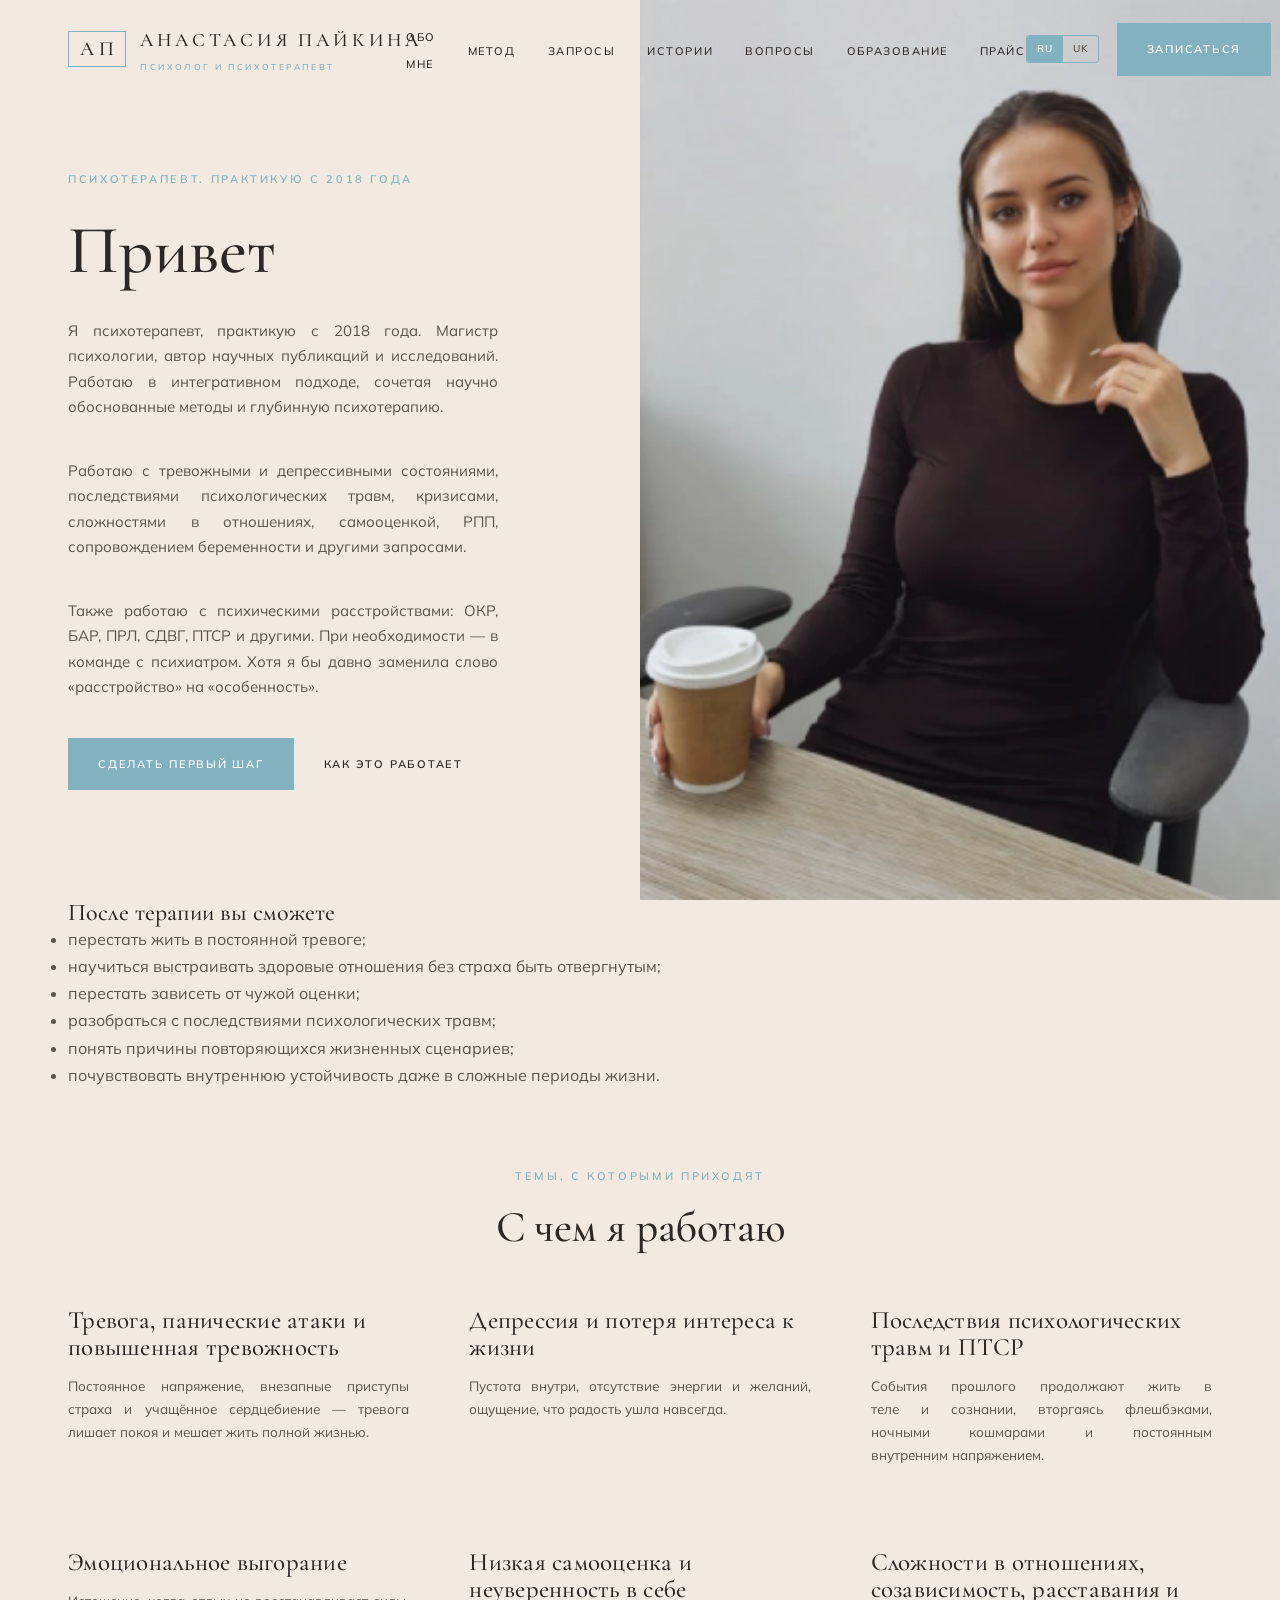
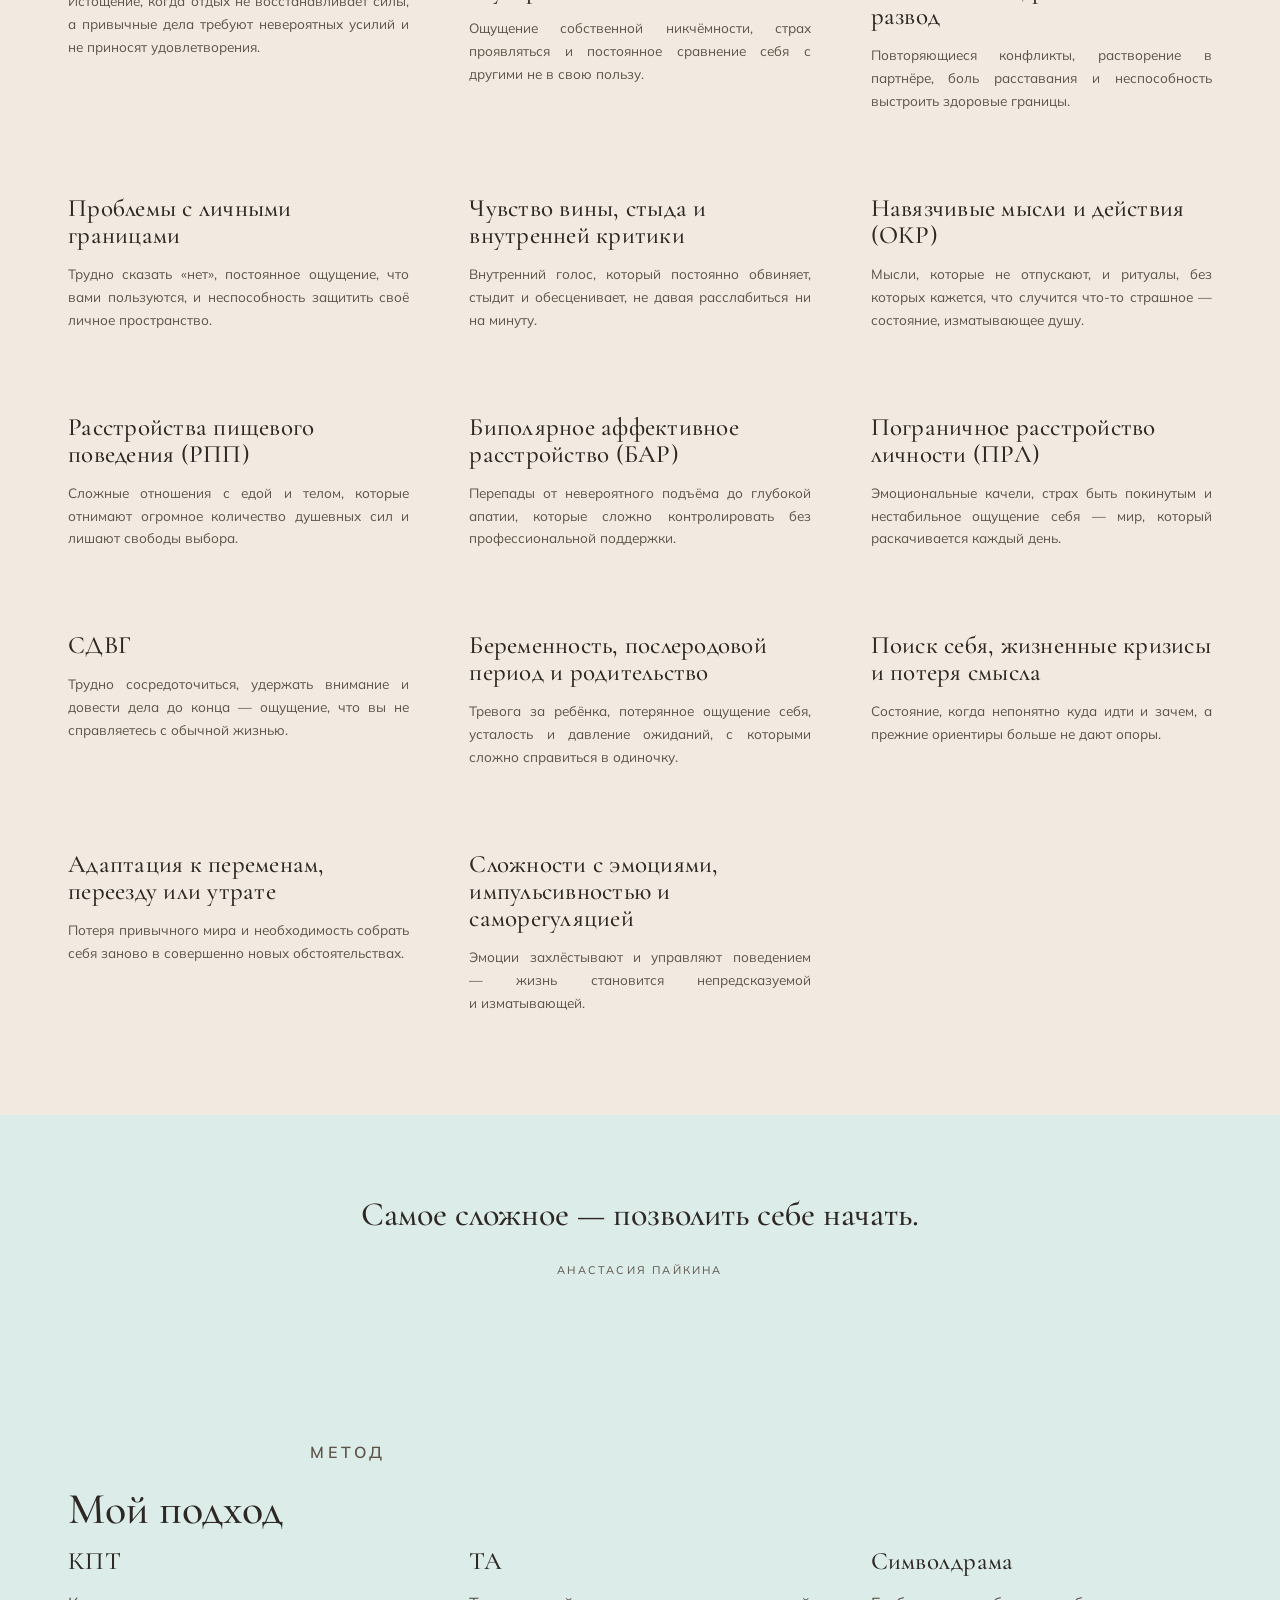
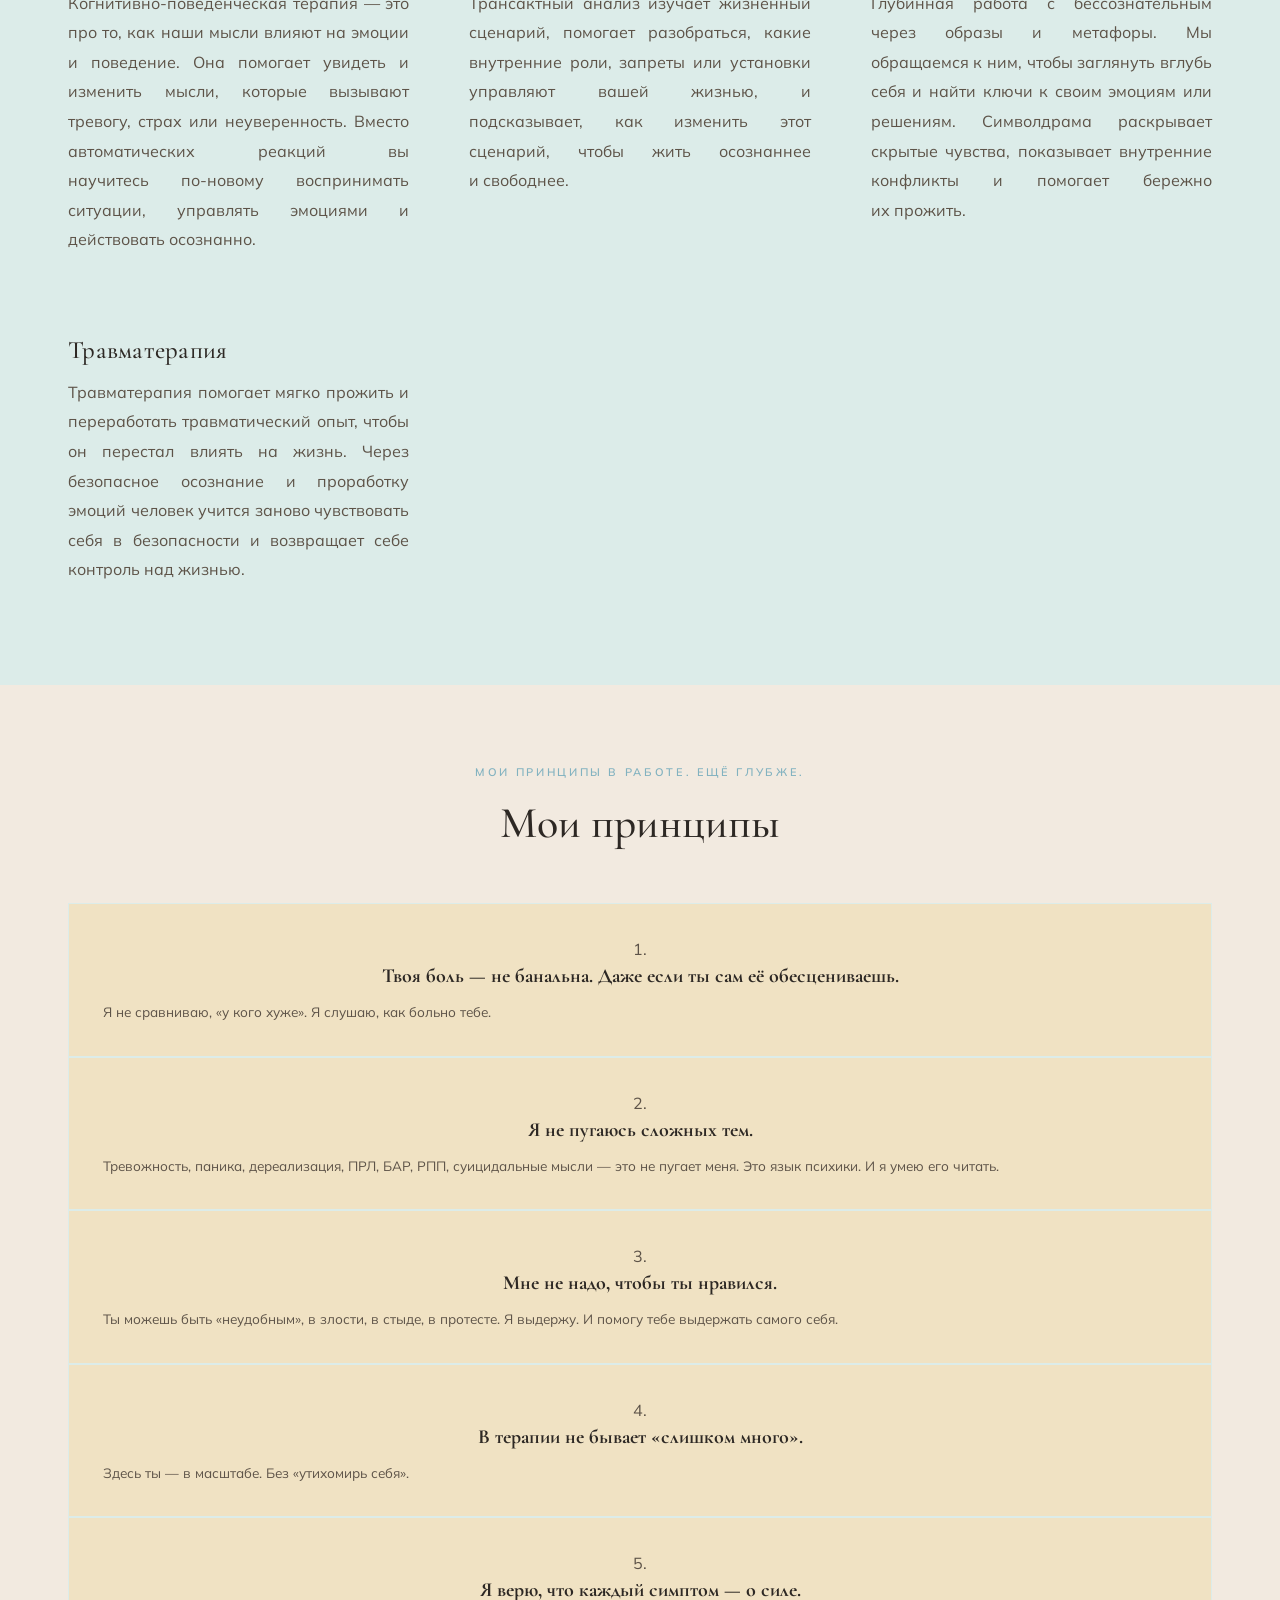
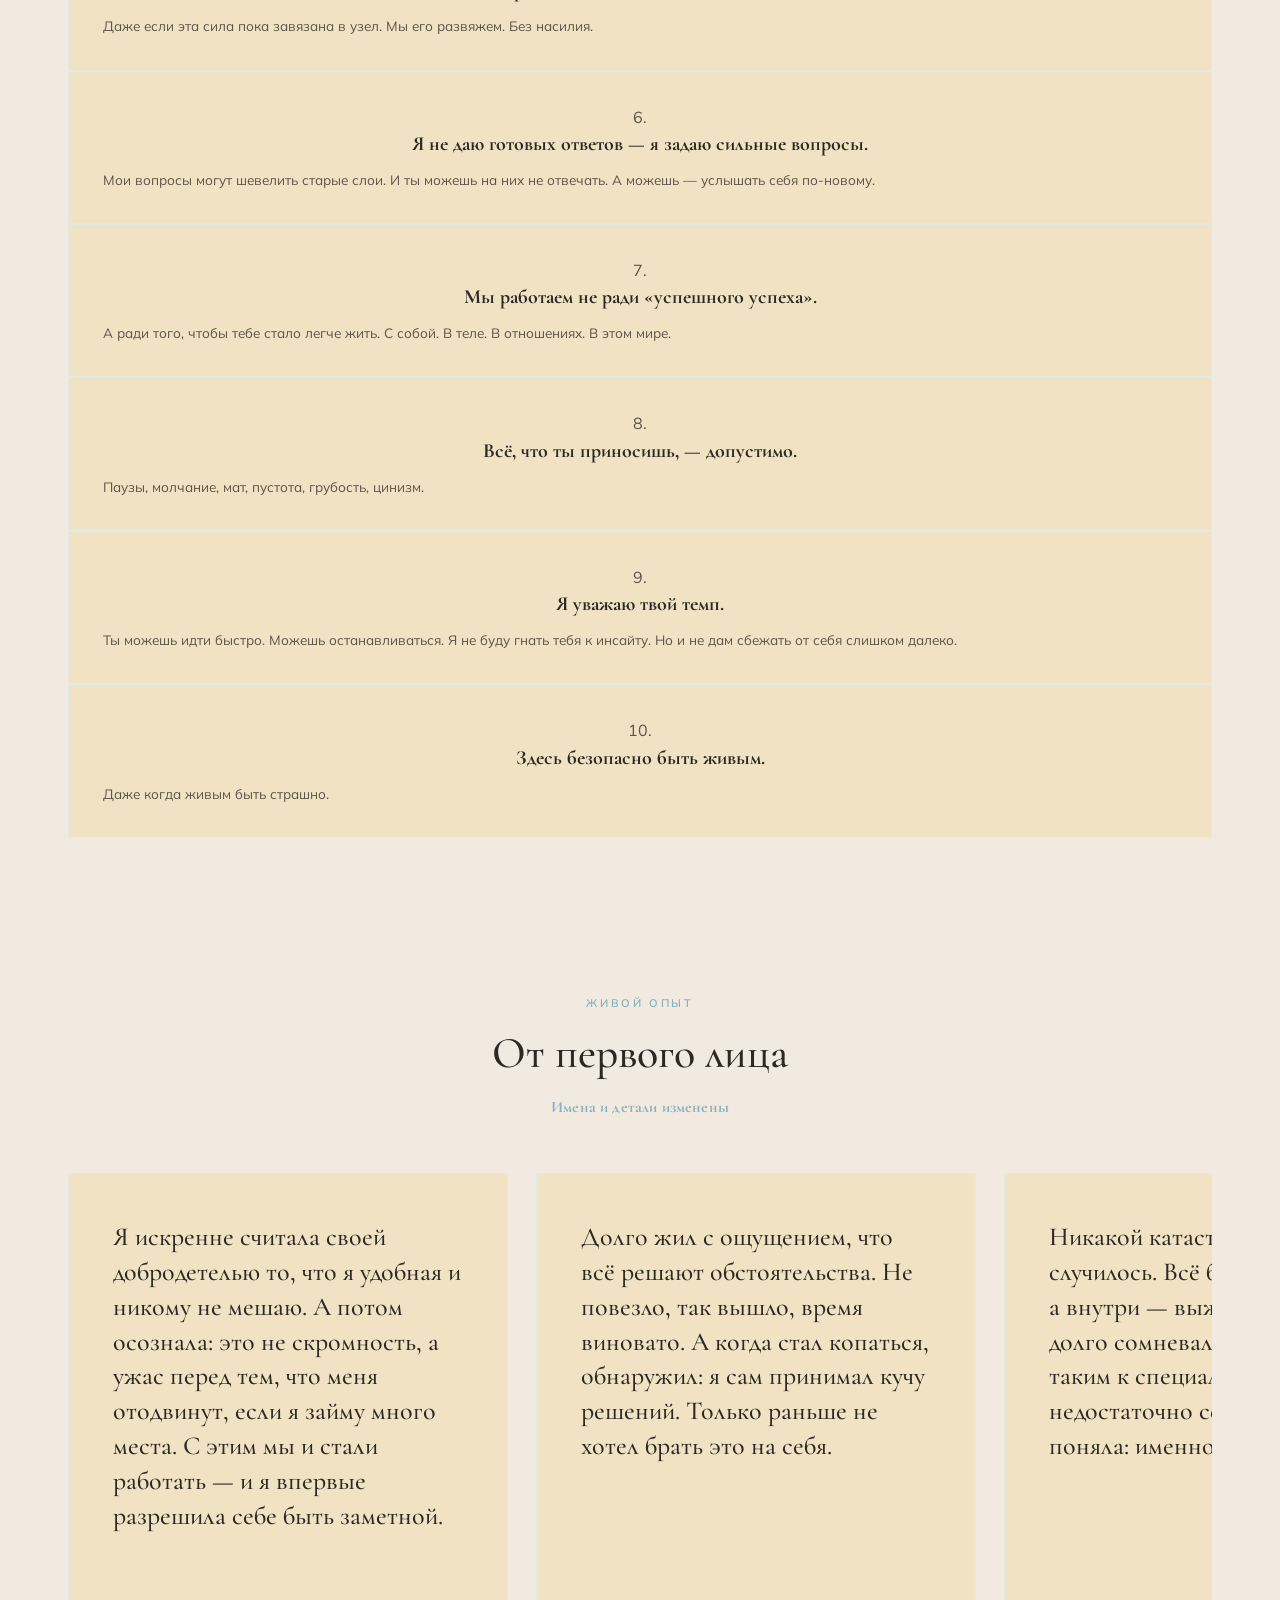
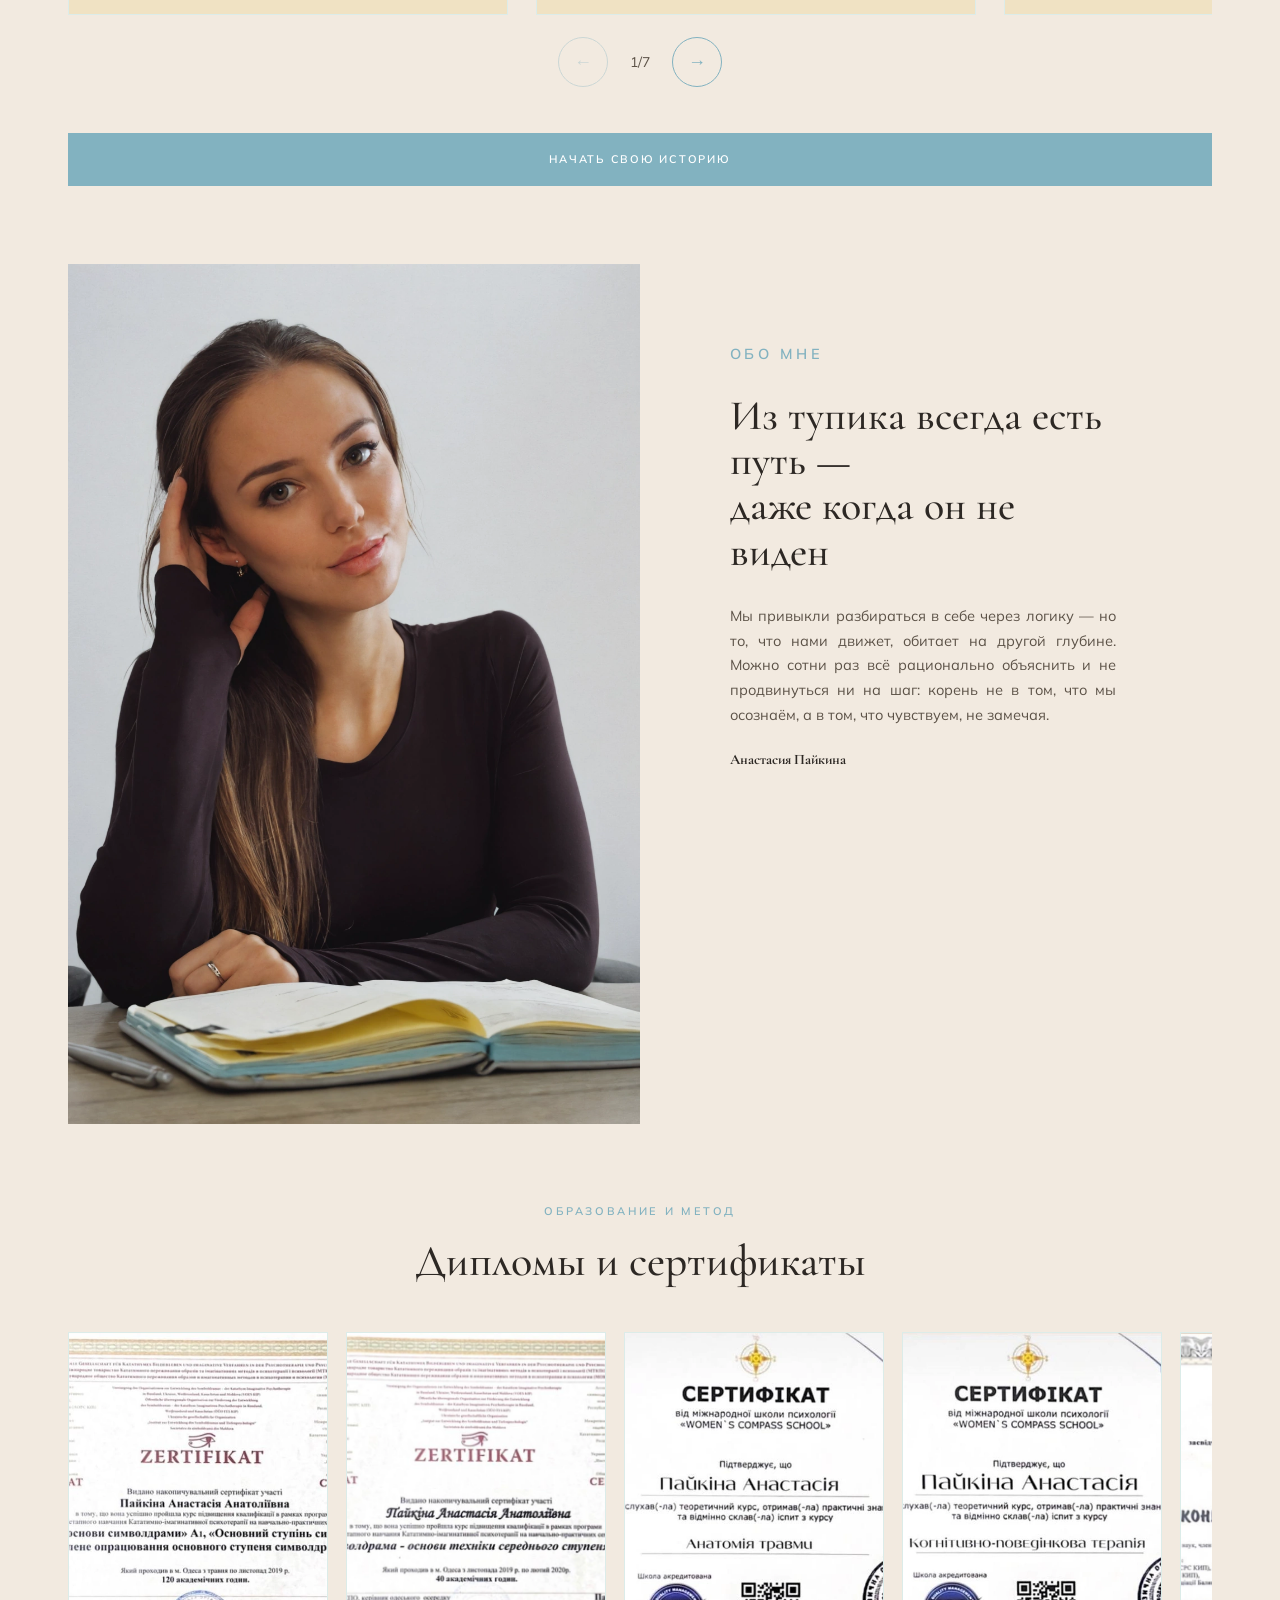
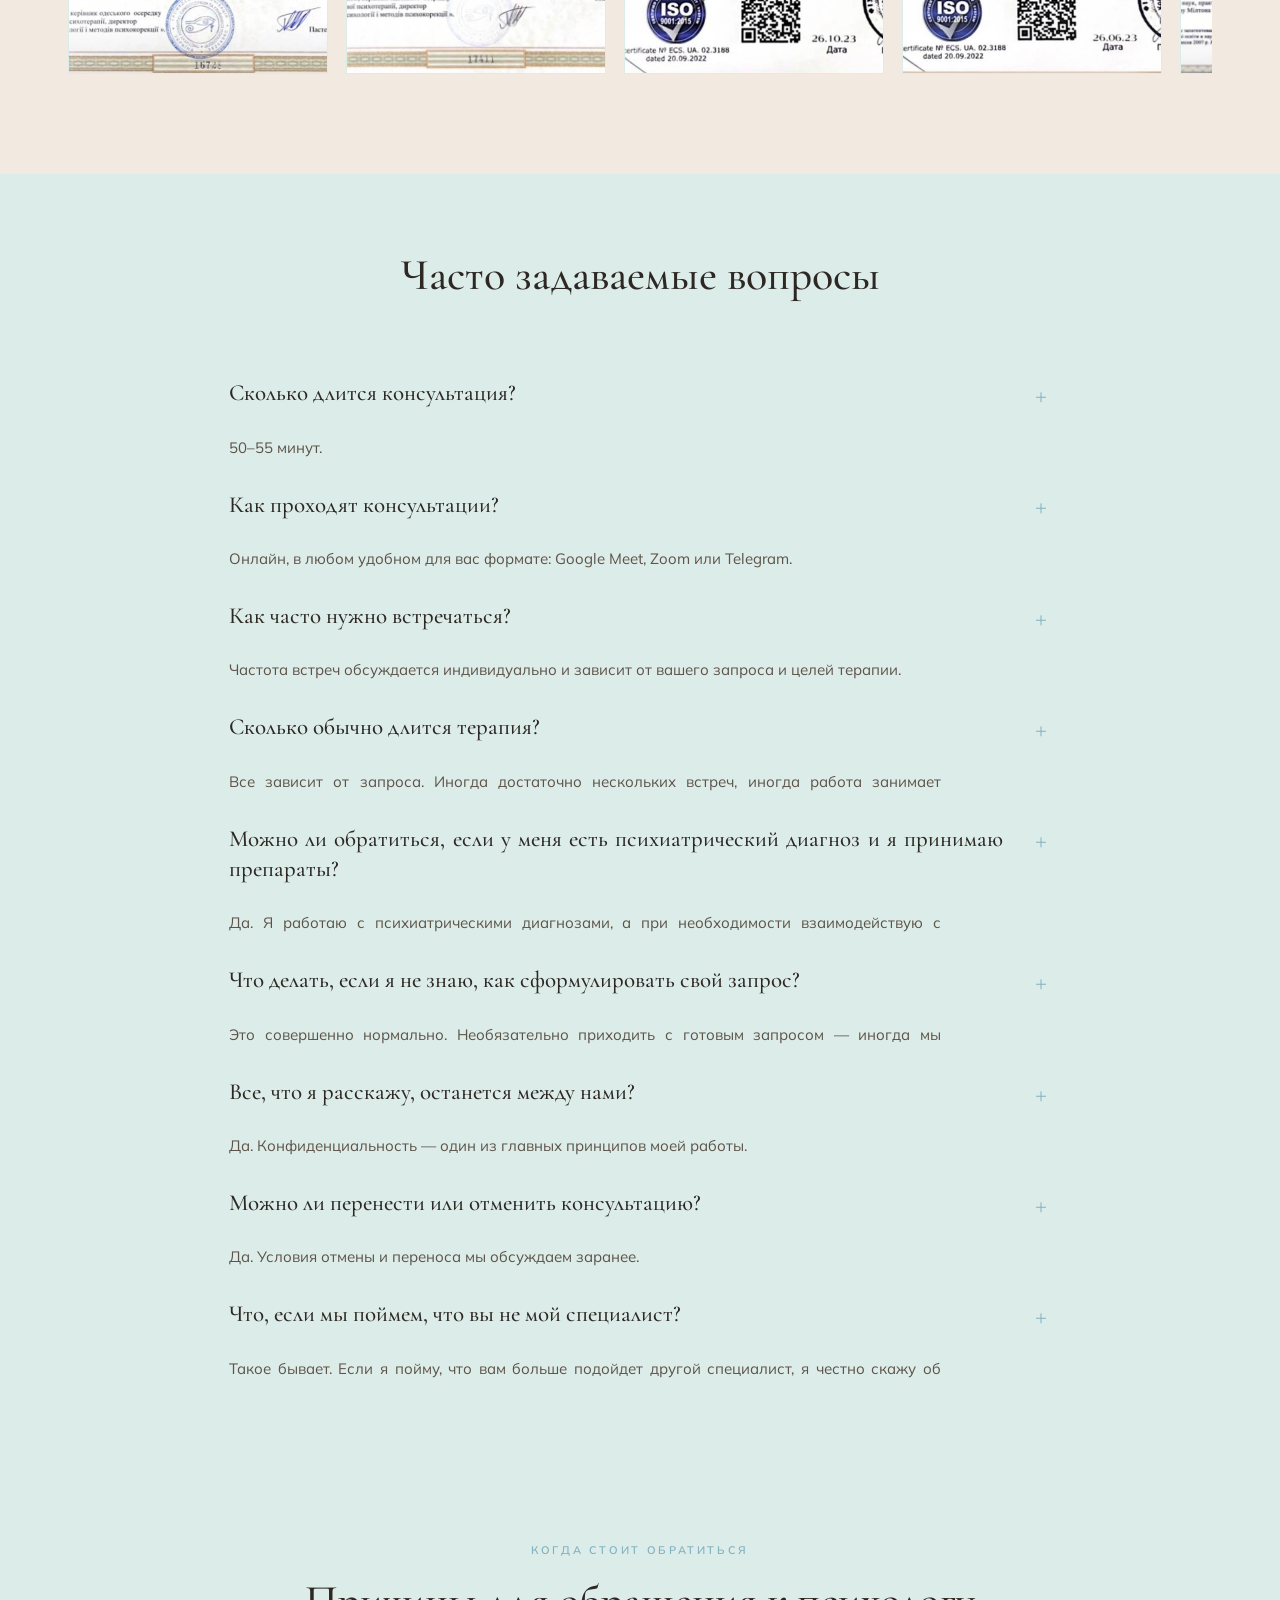
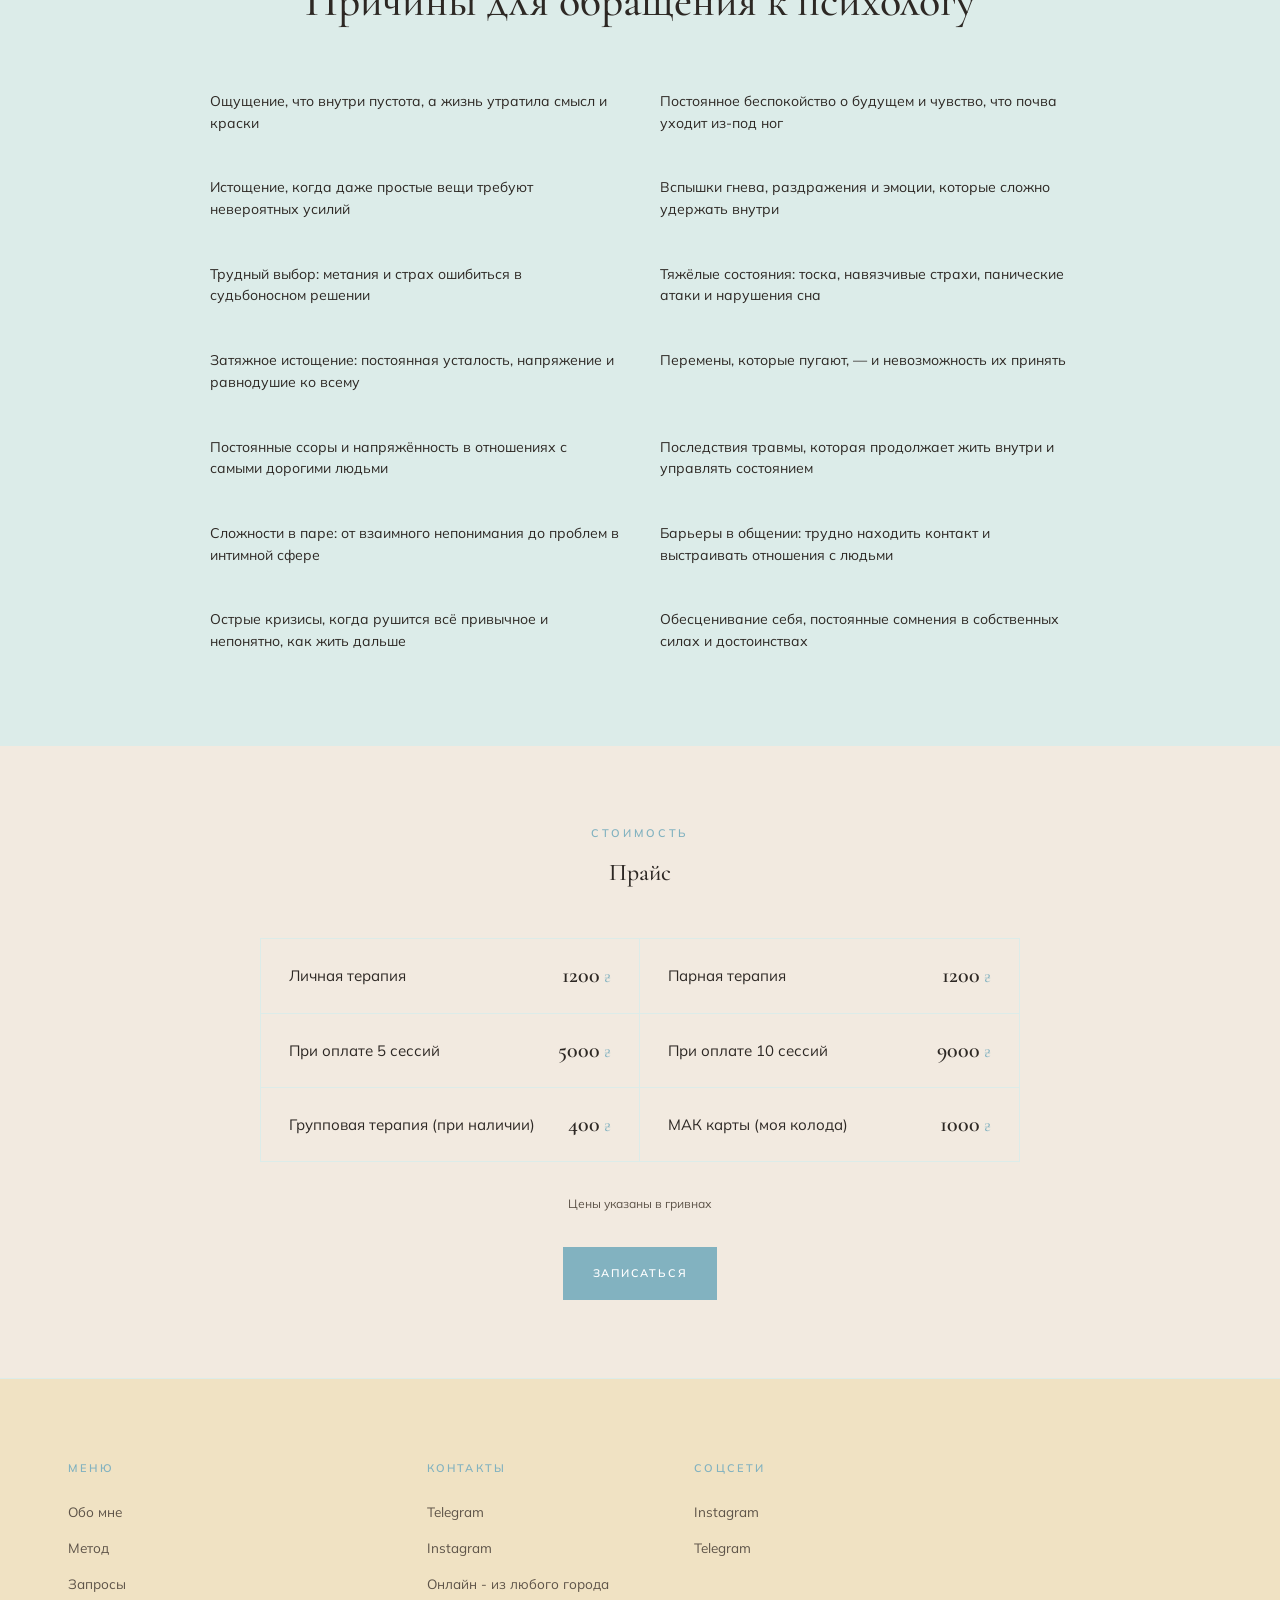
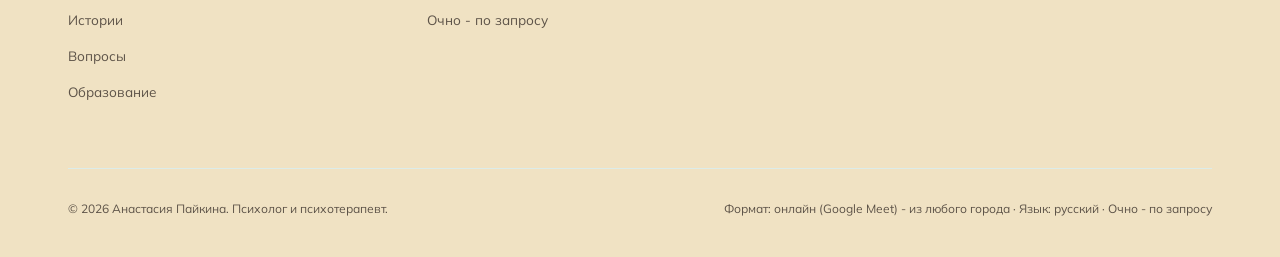
==== commit b061caf3: "fix about" ====
--- a/index.html
+++ b/index.html
@@ -306,7 +306,6 @@
       <div class="about-content">
         <p class="eyebrow" data-i18n="about.eyebrow">Обо мне</p>
         <h2 data-i18n="about.h2">Из тупика всегда есть путь —<br/>даже когда он не виден</h2>
-        <p data-i18n="about.p1">Я практикующий психолог и психотерапевт. В моём опыте — работа с женщинами после насилия, с людьми, оставшимися без дома, с детьми, которым война оставила слишком тяжёлый след. Сегодня я веду частную онлайн-практику.</p>
         <p data-i18n="about.p2">Мы привыкли разбираться в себе через логику — но то, что нами движет, обитает на другой глубине. Можно сотни раз всё рационально объяснить и не продвинуться ни на шаг: корень не в том, что мы осознаём, а в том, что чувствуем, не замечая.</p>
         <p class="about-signature" data-i18n="about.signature">Анастасия Пайкина</p>
       </div>
